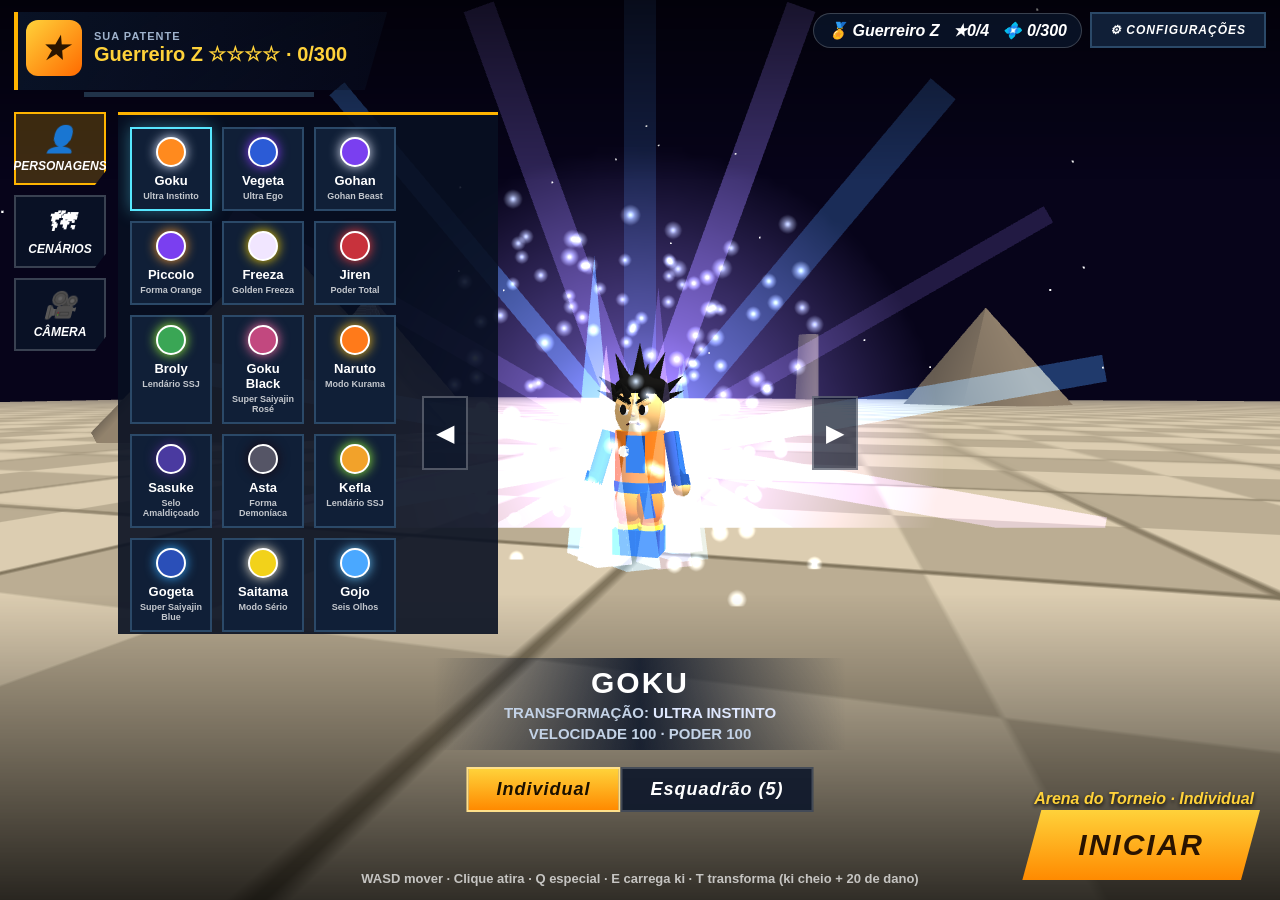
==== index.html @ 12350e58 "meu primeiro commit" ====
<!DOCTYPE html>
<html lang="pt-BR">
  <head>
    <meta charset="UTF-8" />
    <base href="./" />
    <title>Dragon Ball Royale 3D</title>
    <style>
      html, body {
        margin: 0;
        height: 100%;
        background: #07041a;
        color: white;
        font-family: Arial, sans-serif;
      }
      body {
        display: grid;
        place-items: center;
      }
      .msg {
        text-align: center;
        padding: 20px 32px;
        border: 1px solid rgba(255,255,255,0.15);
        background: rgba(255,255,255,0.04);
      }
      a {
        color: #ffd23a;
      }
    </style>
    <script>
      window.addEventListener('DOMContentLoaded', () => {
        const target = new URL('./_t.html', window.location.href).href;
        window.location.replace(target);
      });
    </script>
  </head>
  <body>
    <div class="msg">
      <p>Carregando o jogo...</p>
      <p><a href="./_t.html">Clique aqui se a página não abrir automaticamente.</a></p>
    </div>
  </body>
</html>
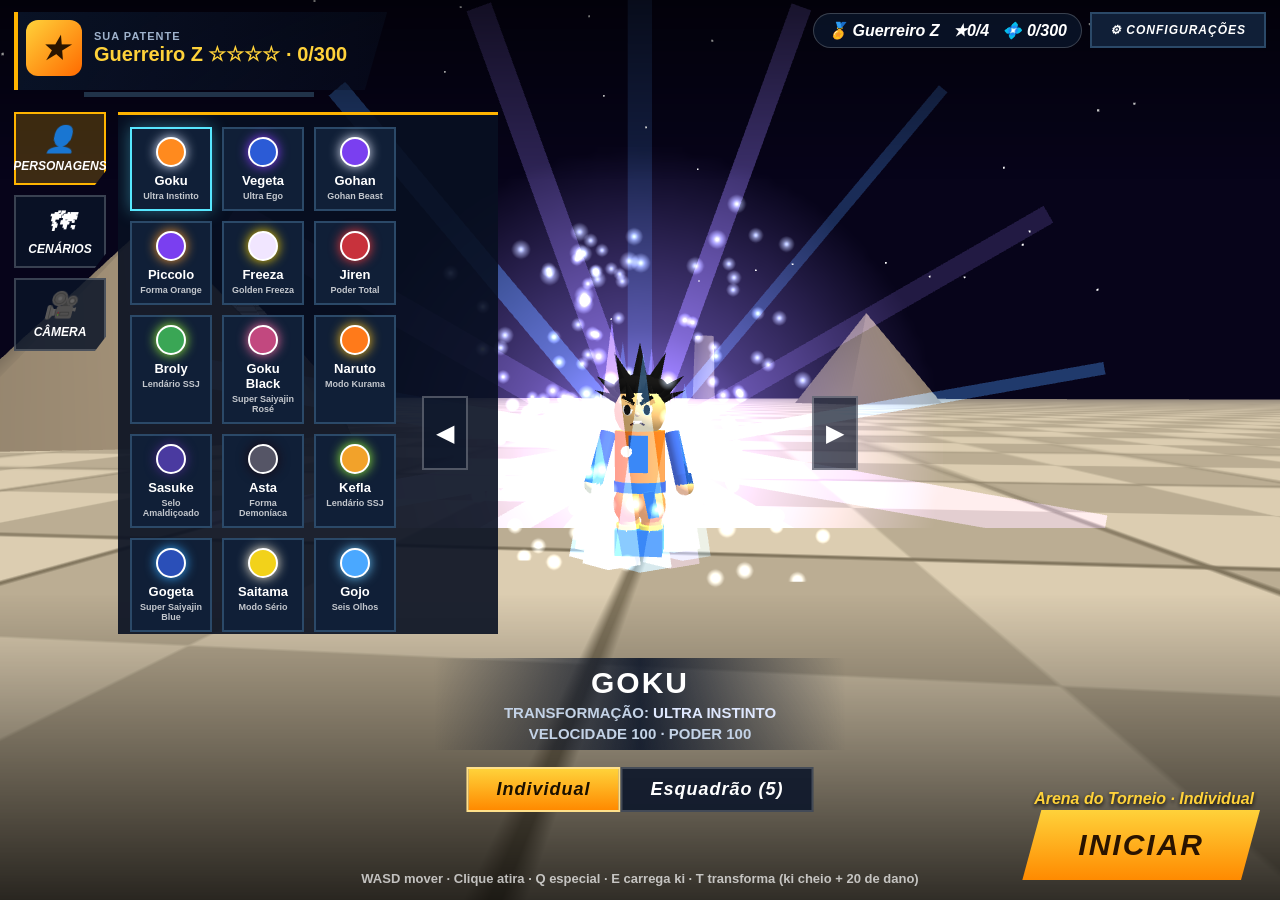
==== commit fcbc539c: "test" ====
--- a/index.html
+++ b/index.html
@@ -1,42 +1,997 @@
 <!DOCTYPE html>
-<html lang="pt-BR">
-  <head>
-    <meta charset="UTF-8" />
-    <base href="./" />
-    <title>Dragon Ball Royale 3D</title>
-    <style>
-      html, body {
-        margin: 0;
-        height: 100%;
-        background: #07041a;
-        color: white;
-        font-family: Arial, sans-serif;
-      }
-      body {
-        display: grid;
-        place-items: center;
-      }
-      .msg {
-        text-align: center;
-        padding: 20px 32px;
-        border: 1px solid rgba(255,255,255,0.15);
-        background: rgba(255,255,255,0.04);
-      }
-      a {
-        color: #ffd23a;
-      }
-    </style>
-    <script>
-      window.addEventListener('DOMContentLoaded', () => {
-        const target = new URL('./_t.html', window.location.href).href;
-        window.location.replace(target);
-      });
-    </script>
-  </head>
-  <body>
-    <div class="msg">
-      <p>Carregando o jogo...</p>
-      <p><a href="./_t.html">Clique aqui se a página não abrir automaticamente.</a></p>
-    </div>
-  </body>
-</html>
+<!-- saved from url=(0092)https://4a681928-9f82-4ae0-ad4b-dd89c631c37a.frame.claudeusercontent.com/_f/1793658716-8a2f/ -->
+<html lang="pt-BR" data-theme="dark" style="color-scheme: dark;"><head><meta http-equiv="Content-Type" content="text/html; charset=UTF-8"><!-- frame-runtime --><script>window.__FRAME_PREAMBLE={"v":1,"cred":"cookie","capabilities":{"artifact":"artifact.CVa6a1-R.js","assets":"assets.DG69nuOE.js","comments":"comments.BnsN5UXJ.js","db":"db.CCPy_cYa.js","desktop":"desktop.DuQm2Hig.js","dictation":"dictation.C9bJoIZV.js","downloads":"downloads.BLg1QCW0.js","embed":"embed.DL8CVLpf.js","endpoints":"endpoints.Cgd32w2P.js","files":"files.BWjhUR2a.js","mcp":"mcp.RT0IhfK0.js","network":"network.B5UA9Su4.js","paste":"paste.BXT-6GsY.js","permissions":"permissions.YN66judO.js","reads":"reads.Ch7Jwxh7.js","room":"room.DcZfm17Q.js","sample":"sample.DwGzO02I.js","self":"artifact.CVa6a1-R.js","tts":"tts.DT7xqCtz.js","user":"user.DWCNmu2k.js"},"transforms":"_transforms.Das7Hqys.js","comments":"_comments.BA-4Fjvp.js","translate":"_translate.DnEmLa3t.js","ldx":"_ldx.CwGHU7dr.js"}                                                                                                                                                                        </script><script>(function(){"use strict";function pr(t){return t==="cookie"||t==="query"?t:void 0}function mr(t){return typeof t=="number"&&Number.isSafeInteger(t)&&t>0?t:void 0}var so=3e5;function vr(t,e){try{const r=t("navigation")[0],n=[r.responseStart,r.redirectEnd-r.redirectStart,r.domContentLoadedEventStart,e(),r.connectEnd-r.domainLookupStart,r.responseStart-r.requestStart];r.requestStart>0||(n.length=4);for(let a=0;a<n.length;a++)if(n[a]>=0&&n[a]<=3e5)n[a]=n[a]|0;else{if(a<4)return;n.length=4}return n}catch{return}}var _r=["light","dark","system"],yr=/^[A-Za-z0-9_-]{1,64}$/,Ot=/^[a-zA-Z_:][a-zA-Z0-9_:.-]{0,127}$/,gr=new Set(["class","hidden","value","checked","style","title","alt","placeholder","lang","dir","role","tabindex","disabled","readonly","contenteditable","open","colspan","rowspan"]);function wr(t){const e=t.toLowerCase();return e.startsWith("data-")||e.startsWith("aria-")||gr.has(e)}var Pt="data-ldx-props";function br(t,e){if(e.toLowerCase()===Pt)return!0;const r=t.getAttribute(Pt);if(r===null)return!1;try{const n=JSON.parse(r);if(n===null||typeof n!="object"||Array.isArray(n))return!0;const a=e.toLowerCase();return Object.keys(n).some(s=>s.toLowerCase()===a)}catch{return!0}}var io="http://www.w3.org/1999/xhtml",Er="http://www.w3.org/2000/svg",Sr=new Set(["script","style","iframe","noscript","noframes","noembed","xmp","plaintext","template","title","textarea","object","embed"]),kr=new Set(["script","style"]);function Ar(t){const e=t.localName.toLowerCase();return t.namespaceURI==="http://www.w3.org/1999/xhtml"?!Sr.has(e):t.namespaceURI===Er?!kr.has(e):!1}function at(t,e){return t===e||(t===160||t===32)&&(e===160||e===32)}function Rr(t,e){const r=t.length,n=e.length;let a=0;for(;a<r&&a<n&&at(t.charCodeAt(a),e.charCodeAt(a));)a++;let s=0;for(;s<r-a&&s<n-a&&at(t.charCodeAt(r-1-s),e.charCodeAt(n-1-s));)s++;return{p:a,s}}function Tr(t,e){const r=t.firstChild;if(t.childNodes.length!==1||r===null||r.nodeType!==Node.TEXT_NODE){t.textContent=e;return}const n=r.data,a=n.length,s=e.length,{p:l,s:u}=Rr(n,e);l===a&&u===0&&a===s||r.replaceData(l,a-l-u,e.slice(l,s-u));const A=r.data,E=t.ownerDocument.getSelection?.()??null,v=E!==null&&E.rangeCount>0&&(E.anchorNode===r||E.focusNode===r)?{anchor:E.anchorNode,anchorOffset:E.anchorOffset,focus:E.focusNode,focusOffset:E.focusOffset}:null;let h=-1,R=-1;for(let g=0;g<A.length&&g<e.length;g++){const O=A.charCodeAt(g),S=e.charCodeAt(g);O!==S&&at(O,S)&&(h<0&&(h=g),R=g)}const M=h>=0;if(M&&r.replaceData(h,R-h+1,e.slice(h,R+1)),M&&v!==null&&v.anchor!==null&&v.focus!==null)try{E.setBaseAndExtent(v.anchor,v.anchorOffset,v.focus,v.focusOffset)}catch{}}var Lr=new Set(["html","head","body","frameset"]);function Or(t){return t.namespaceURI==="http://www.w3.org/1999/xhtml"&&Lr.has(t.localName)}function Pr(t){if(t===null||typeof t!="object")return!1;const e=t;if(typeof e.target!="string"||!yr.test(e.target)||e.text!==void 0&&typeof e.text!="string")return!1;if(e.attrsSet!==void 0){if(e.attrsSet===null||typeof e.attrsSet!="object")return!1;for(const[r,n]of Object.entries(e.attrsSet))if(!Ot.test(r)||typeof n!="string")return!1}if(e.attrsRemoved!==void 0){if(!Array.isArray(e.attrsRemoved))return!1;for(const r of e.attrsRemoved)if(typeof r!="string"||!Ot.test(r))return!1}return!0}function Mr(t,e){if(t===null||typeof t!="object")return!1;const{seq:r,elements:n}=t;if(typeof r!="number"||!Number.isSafeInteger(r)||!Array.isArray(n)||n.length===0||n.length>64)return!1;for(let a=0;a<n.length;a++)if(!e(n[a]))return!1;return!0}function Nr(t){return t===null||typeof t!="object"?!1:Mr(t.__frame_patch,Pr)}function Cr(t){if(t===null||typeof t!="object")return!1;const e=t.__frame_init;return e!==null&&typeof e=="object"}function Fr(t){return t!==null&&typeof t=="object"&&t.__frame_size_poke===!0}function Hr(t){if(t===null||typeof t!="object")return!1;const e=t.__frame_host_visible;return e!==null&&typeof e=="object"&&typeof e.visible=="boolean"}function Ir(t){if(t===null||typeof t!="object")return!1;const e=t.__frame_theme;if(e===null||typeof e!="object")return!1;const r=e.theme;return typeof r=="string"&&_r.includes(r)}var jr=["ok","empty","snapshot_error","snapshot_timeout","unclonable","oversize","unavailable","restore_error","withheld"],xr=["TypeError","RangeError","ReferenceError","SyntaxError","DataCloneError","QuotaExceededError","AbortError","TimeoutError","SecurityError","Error","other"];function Dr(t){return typeof t=="string"&&xr.includes(t)?t:"other"}var Br=Object.freeze({until:null,now:!1}),qr="__claude_hot",Ur="__claude_hot_in",Kr=/^__claude_hot(?:_in)?(?::|$)/,Mt=/^[0-9a-z]{1,32}$/,st=t=>t===void 0?qr:"__claude_hot:"+t,Me=t=>t===void 0?Ur:"__claude_hot_in:"+t;function $r(t,e){const r=[];for(let n=0;n<t.length;n++){const a=t.key(n);a!==null&&a!==e&&Kr.test(a)&&r.push(a)}for(const n of r)t.removeItem(n)}function zr(t){let e=null;try{e=q(JSON.parse(t)?.hot)}catch{return null}return e===null||typeof e.k!="string"||!Mt.test(e.k)?null:ve(e.g)?{k:e.k,g:e.g}:{k:e.k}}var lo=262144,Gr=3e3,Wr=5e3,Nt=/^[a-z0-9._:-]{1,64}$/,Vr=["none","hot-restart","hard-reload"],Xr=["asset","doc","added","removed"],Yr=1500,Jr=/^[0-9a-f]{64}$/;function q(t){return t!==null&&typeof t=="object"?t:null}function ve(t){return typeof t=="number"&&Number.isInteger(t)&&t>=0&&t<2**31}function Ct(t){return t===void 0||typeof t=="number"&&Number.isFinite(t)}function Zr(t){return t===void 0||typeof t=="string"&&Nt.test(t)}function Ft(t){const e=q(t);return e!==null&&(e.until===null||typeof e.until=="number"&&Number.isFinite(e.until))&&typeof e.now=="boolean"}function it(t){const e=q(t);return e!==null&&typeof e.ver=="string"&&e.ver.length<=128&&Ct(e.seq)&&typeof e.handoff=="string"&&jr.includes(e.handoff)&&Zr(e.note)}function Ht(t){const e=q(t);return e!==null&&ve(e.gen)&&(e.phase==="final"||e.phase==="pending")&&(e.from===null||it(e.from))}function Qr(t){const e=q(t);return e!==null&&e.kv===1&&ve(e.gen)&&it(e.from)&&Object.hasOwn(e,"data")}function en(t){const e=q(t);return e!==null&&e.__frame_hot_snapshot===!0&&ve(e.gen)&&typeof e.timeoutMs=="number"&&e.timeoutMs>=0&&e.timeoutMs<=6e4&&(e.handoff===void 0||typeof e.handoff=="boolean")&&(e.deadline===void 0||Ft(e.deadline))&&Ct(e.seq)&&(e.note===void 0||typeof e.note=="string")&&(e.key===void 0||typeof e.key=="string")}function tn(t){const e=q(t);return e!==null&&e.__frame_hot_start===!0&&ve(e.gen)&&it(e.from)}function rn(t){return typeof t=="string"&&t.length>=1&&t.length<=128}function It(t){return q(t)!==null&&!Array.isArray(t)}function nn(t){const e=q(t);return e!==null&&e.__frame_cap_grant===!0&&typeof e.cap=="string"&&rn(e.ver)&&(e.grant===void 0||It(e.grant))&&(e.budgets===void 0||It(e.budgets)&&Object.values(e.budgets).every(Number.isFinite))&&(e.brokerGen===void 0||ve(e.brokerGen))}function on(t){const e=q(t);return e!==null&&e.__frame_cap_rewired===!0&&(e.caps===void 0||Array.isArray(e.caps)&&e.caps.every(r=>typeof r=="string"))&&(e.brokerGen===void 0||ve(e.brokerGen))}function We(t){const e=q(t);return e!==null&&typeof e.ver=="string"&&e.ver.length<=128&&Number.isFinite(e.seq)}function jt(t){if(t==null||typeof t=="string")return!0;const e=q(t);return e!==null&&typeof e.doc=="string"&&typeof e.profile=="string"}function an(t){const e=q(t);return e!==null&&typeof e.path=="string"&&Xr.includes(e.kind)&&jt(e.from)&&jt(e.to)}function sn(t){return t===null?null:Object.freeze(t.filter(an))}function ln(t){const e=q(t);return e!==null&&e.__frame_hot_update===!0&&Number.isFinite(e.id)&&We(e.from)&&We(e.to)&&(e.changed===null||Array.isArray(e.changed))&&Vr.includes(e.required)&&Ft(e.deadline)&&typeof e.verdictTimeoutMs=="number"&&e.verdictTimeoutMs>=0&&e.verdictTimeoutMs<=6e4&&(e.preflight===void 0||typeof e.preflight=="string"&&Jr.test(e.preflight))}function cn(t){const e=q(t);return e!==null&&e.__frame_hot_readdress===!0&&We(e.from)&&We(e.to)}var _e=/^[\w.-]+\.js$/;function un(t,e,r){return r?"inert":typeof e=="string"&&_e.test(e)?t?[e]:"inert":t?"inert":"framed"}var xt=Object.freeze({[Symbol("claude.hot.restart")]:!0});function Dt(t,e){let r;try{r=t??sessionStorage}catch{return null}const n=st(e?.k),a=Me(e?.k);let s=null;try{s=r.getItem(n)}catch{}try{r.removeItem(n)}catch{}try{$r(r,a)}catch{}let l=null;if(s!==null&&!(e!==null&&e.g===void 0))try{const u=JSON.parse(s);Qr(u)&&(e===null||u.gen===e.g)&&(l=u)}catch{}if(l===null)try{r.removeItem(a)}catch{}return l}function Bt(){const t=/^\/_f\/([^/]{1,128})\//.exec(location.pathname);return t?t[1]:""}var fn=/^[^/\\?#]{1,128}$/,lt=t=>fn.test(t)&&t!=="."&&t!=="..";function qt(t,e,r){const n=new URL(t),a="/_f/"+e+"/";if(!e||!n.pathname.startsWith(a)||!lt(r))return null;const s=n.search.slice(1).split("&").filter(l=>!/^__frame_t(?:=|$)/.test(l)).join("&");return n.origin+"/_f/"+r+"/"+n.pathname.slice(a.length)+(s?"?"+s:"")+n.hash}var Ve="{}";function Ne(t){if(!t)return null;const e={ver:t.ver,handoff:t.handoff};return t.seq!==void 0&&(e.seq=t.seq),t.note!==void 0&&(e.note=t.note),e}function Ut(t,e){return t!==null&&t.note===void 0&&e?.note!==void 0?{...t,note:e.note}:t}function Kt(t){const e=t?.k;return e!==null&&typeof e=="object"?e:void 0}function dn(t,e,r,n=null){const a=setTimeout,s=clearTimeout,l=queueMicrotask,u=performance.now.bind(performance),A=new TextEncoder;let E=null,v=null;try{E=history,v=E.replaceState.bind(E)}catch{}const h=(...o)=>{try{console.warn(...o)}catch{}};let R=Bt(),M=null;try{M=sessionStorage}catch{}const g={storage:M,fetch:typeof fetch=="function"?fetch.bind(globalThis):null,entry:location.origin+location.pathname+location.search,ver:R,priors:[],key:n?.k};let O=n?.k;const S=typeof requestAnimationFrame=="function"?requestAnimationFrame:o=>a(()=>o(u()),16);let p=e?.data??{},B=Ne(e?.from),z=e?.gen??0,G=e!==null,J=!1,W=!1,D=null,T=!1;const x=new AbortController;let V=null,j=null,ne=null,ge=!1,se=()=>{};const X=new Promise(o=>{se=o});let we=!1,Qe=!1,Ae=!1,c,m=null,w=!1,N=!1,H=!1,U=!1,K=!1,oe=!1;const le=o=>{for(const f of[st(o),Me(o)])try{M?.removeItem(f)}catch{}},$=(o,f)=>{try{f!==null&&r.post(o,f)}catch{}},be=()=>K||=H&&(j===null||U),ie=()=>{const o={__frame_hot:!0,ready:j!==null,accept:ne!==null,demand:!0};oe=!K,oe&&(o.booting=!0),we&&(o.readData=!0),Ae&&(o.threw=!0),m?.assess&&(o.preflight=!0),$(o,D)};let xe=!1,De=!1,me=!1,Be=!1;const ce=()=>{xe||!T||me||(xe=!0,$({__frame_reveal_hold:!0},"*"))},Re=()=>new Promise(o=>{let f,d=0;const y=C=>{if(f===void 0)f=C;else if(C!==f||++d>=8){o();return}try{S(y)}catch{o()}};try{S(y)}catch{o()}}),qe=()=>{me=!0,$({__frame_reveal_ready:!0},"*")},Ue=o=>{De||(De=!0,o.then(f=>{if(f===!1)return;let d=null;try{d=m?.settle?.()??null}catch{}return(d===null?Re():new Promise(y=>{a(y,50),Promise.resolve(d).then(y,y)}).then(Re)).then(qe)}))},Ke=()=>{if(Be||!me)return;Be=!0;const o=()=>{try{m?.afterReveal?.()}catch{}};o(),Re().then(()=>{o(),qe()})},Ee=(o=!1)=>{if(ge||j===null||!G||!W)return;ge=!0;const f=j,d=p;l(()=>{let y;try{y=f(d)}catch(F){throw se(!1),F}let C=!1;try{C=typeof y?.then=="function"}catch{}if(!C){se(!0);return}Promise.resolve(y).then(()=>se(!0),F=>{se(!1),l(()=>{throw F})})}),Ue(o?X:r.dcl.then(()=>X))},Se=o=>typeof o=="string"&&Nt.test(o)?o:void 0,$e=o=>{const f={__frame_hot_restart:!0},d=Se(o?.note);d!==void 0&&(f.note=d),o?.required==="hard-reload"&&(f.required="hard-reload"),$(f,D)},et=Object.freeze({get data(){return W||(Qe=!0),!G&&!we&&(we=!0,W&&ie()),p},get from(){return B},get gen(){return z},signal:x.signal,snapshot(o){typeof o=="function"&&(V=o)},ready(o){typeof o!="function"||j!==null||(j=o,ce(),ie(),J&&$({__frame_hot_ready:!0,gen:z},D),Ee())},accept(o){typeof o=="function"&&(ne=o,ie())},restart(o){const f={note:o?.note,required:o?.required};if(W){$e(f);return}const d=c;c={note:Se(d?.note)??f.note,required:d?.required==="hard-reload"||f.required==="hard-reload"?"hard-reload":void 0}}});let ae=null,Te=()=>{};const tt=new Promise(o=>{Te=o});let Et=null;const ze=()=>Et??=r.dcl.then(()=>{let o=!1;try{o=ae!==null&&ae.expect()}catch{}if(!o)return;const f=ae.maxMs;return new Promise(d=>{tt.then(d),a(d,f)})}),Ge=()=>{if(!w||N||m===null)return;N=!0;const o=m;ze().then(()=>{try{me||o.afterStart(Kt(e),!1)}catch{}})},i=o=>{e!==null&&Qe&&(we=!0),p={},B=null,z=0;try{M?.removeItem(Me(n?.k))}catch{}e!==null&&!o&&Ue(r.dcl.then(()=>j!==null?X:void 0))},_=()=>{w=!0,Ue(ze().then(()=>j!==null?X:void 0)),Ge()};try{addEventListener("error",()=>{Ae||j!==null||(Ae=!0,ie())})}catch{}const b=()=>{a(()=>{!K&&be()&&oe&&ie()},0)};try{H=document.readyState==="complete",H||addEventListener("load",()=>{H=!0,b()},{once:!0})}catch{H=!0}be(),X.then(()=>{U=!0,b()});let k=-1,te,Y,Z=!0,St=!1,kt,rt=null;const At=o=>{const f=rt===null;rt=Z&&o[0]!=="withheld"?o:["withheld",o[1],Ve];let d=o[0];if(Z&&d!=="withheld"){const C={ver:R,handoff:d};te!==void 0&&(C.seq=te),Y!==void 0&&(C.note=Y);try{if(M===null)throw new Error("no storage");M.setItem(st(O),'{"kv":1,"gen":'+k+',"from":'+JSON.stringify(C)+(kt!==void 0?',"k":'+JSON.stringify(kt):"")+',"data":'+(d==="ok"?o[2]:Ve)+"}")}catch{d="unavailable"}}else{d="withheld",le(O);try{m?.release?.()}catch{}}const y={__frame_hot_snapshotted:!0,gen:k,handoff:d,bytes:o[1]};o[3]!==void 0&&(y.errName=o[3]),$(y,D),f&&(d==="snapshot_error"||d==="unclonable"||d==="oversize")&&h("claude.hot: snapshot",d,o[3])},Le=o=>{try{return Dr(o?.name)}catch{return"other"}},Oe=(o,f,d=0)=>At(f===void 0?[o,d,Ve]:[o,d,Ve,Le(f)]),Jn=o=>{if(o.gen<=k)return;const f=k>=0;if(k=o.gen,te=o.seq,Y=Se(o.note),typeof o.key=="string"&&Mt.test(o.key)&&o.key!==O&&(le(O),O=o.key),Z&&=o.handoff!==!1,f){rt!==null?At(rt):St&&$({__frame_hot_held:!0,gen:k},D);return}x.abort();const d=Object.freeze({handoff:Z,timeoutMs:o.timeoutMs,deadline:o.deadline??Br}),y=V,C=()=>{if(Z)try{kt=m?.capture()}catch{}if(y===null){Oe("empty");return}let L=!1;const Q=a(()=>{L||(L=!0,Oe("snapshot_timeout"))},Math.max(0,d.timeoutMs));Promise.resolve().then(()=>y(d)).then(Pe=>{if(L)return;L=!0,s(Q);let ue;try{ue=JSON.stringify(Pe)}catch(Rt){Oe("unclonable",Rt);return}if(typeof ue!="string"){Oe("unclonable");return}let fe=ue.length;try{fe=A.encode(ue).length}catch{}if(fe>262144){Oe("oversize",void 0,fe);return}At(["ok",fe,ue])},Pe=>{L||(L=!0,s(Q),Oe("snapshot_error",Pe))})};let F=null;try{F=m?.holdForIme()??null}catch{}if(F===null)C();else{St=!0,$({__frame_hot_held:!0,gen:k},D);const L=()=>{St=!1,C()};F.then(L,L)}},Zn=o=>{if(!J||G||j===null||o.gen!==z)return;let f=null;try{f=Dt(M,n&&{k:n.k,g:o.gen})}catch{}if(f!==null&&f.gen!==o.gen){f=null;try{M?.removeItem(Me(n?.k))}catch{}}p=f?.data??{},B=Ut(Ne(f?.from??o.from),Ne(o.from)),f!==null&&(z=f.gen),G=!0,J=!1;const d=Kt(f);X.then(y=>{try{y&&m?.afterStart(d,!0)}catch{}}),Ee(!0)},ur=o=>{const f=R,d=g.entry;let y="",C,F=null;try{if(y=location.href,C=E.state,F=qt(y,f,o),F!==null)if(v(C,"",F),location.pathname.startsWith("/_f/"+o+"/"))F=location.href;else return{failed:"navigate event canceled"}}catch(L){return{failed:Le(L)}}R=g.ver=o,g.priors.push(f)>8&&g.priors.splice(1,1);try{g.entry=qt(d,f,o)??d}catch{}return[F,f,d,y,C]},Qn=({from:o,to:f})=>{let d,y;if(!lt(f.ver))d="adopt_failed",y="not a version path segment";else if(f.ver===R)d="adopted";else if(!R||o.ver!==R)d="stale";else{const F=ur(f.ver);"failed"in F?(d="adopt_failed",y=F.failed):d=F[0]===null?"adopt_skipped":"adopted"}y!==void 0&&h(`claude.hot: could not move this page's URL to its new version folder /_f/${f.ver}/ (${y})`);const C={__frame_hot_readdressed:!0,to:f.ver,at:R,outcome:d};$(C,D)};let nt=0;const eo=o=>{const f=ne;if(f===null||o.id<=nt)return;nt=o.id;const d=m?.assess;if(o.preflight===void 0||d===void 0){fr(o,f);return}let y=!1;const C=Q=>{y||(y=!0,s(L),o.id===nt&&fr(o,f,Q))},F=()=>C(d.timeout(o)),L=a(F,Yr+100);d.run(o,window).then(C,F)},fr=(o,f,d)=>{let y,C=!1,F=!1,L,Q,Pe=null;const ue=I=>{if(F)return!1;if(L!==void 0&&L!==I)return h(`claude.hot: u.${I}() ignored - u.${L}() was called first`),!1;const de=L===void 0;return L=I,de},fe=I=>{L="restart",h(`claude.hot: ${I} - restarting`)},Rt=()=>{if(!ue("adopt")||o.id!==nt)return;const I=o.to.ver;if(ot.required!=="none"){fe(`u.adopt() needs required 'none', it is '${ot.required}'`);return}if(!lt(I)){fe("u.adopt() cannot address this version");return}if(!R||I===R)return;const de=ur(I);if("failed"in de){Q="adopt_failed",fe(`adopt_failed ${de.failed}; URL not changed`);return}const[re,Lt,no,hr,oo]=de;re===null?(Q="adopt_skipped",h(`claude.hot: adopt_skipped - page already left /_f/${Lt}/; URL not changed, update still applied`)):Q="adopted",Pe=()=>{if(R===I){if(re!==null)try{if(location.href!==re)h("claude.hot: adopt_revert_skipped - update not applied; URL left where the page navigated");else{if(v(oo,"",hr),location.href!==hr){h("claude.hot: adopt_revert_failed navigate event canceled - URL still at the new version");return}Q="adopt_reverted",h("claude.hot: adopt_reverted - adopt() was called but the handler threw; URL restored")}}catch(ao){h(`claude.hot: adopt_revert_failed ${Le(ao)} - URL still at the new version`);return}R=g.ver=Lt,g.entry=no,g.priors[g.priors.length-1]===Lt&&g.priors.pop(),re===null&&(Q=void 0)}}},ot=Object.freeze({from:{ver:o.from.ver,seq:o.from.seq},to:{ver:o.to.ver,seq:o.to.seq},changed:sn(o.changed),required:o.required,deadline:o.deadline,adopt:Rt,defer(){return ue("defer")&&ot.deadline.now&&fe("u.defer() past the deadline"),xt},restart(I){return ue("restart"),L==="restart"&&!F&&(y??=Se(I?.note),C||=I?.required==="hard-reload"),xt},...d?.update}),to=(I,de)=>{F=!0,I==="threw"?(Pe?.(),y??=Le(de).toLowerCase()):L===void 0&&h(I==="timeout"?"claude.hot: accept handler did not answer in time - restarting":"claude.hot: accept handler settled without defer/restart/adopt - restarting");const re={__frame_hot_verdict:!0,id:o.id};re.verdict=I==="threw"||L===void 0||L==="restart"?"restart":L==="adopt"?"applied":"deferred",re.verdict==="restart"&&(C&&(re.required="hard-reload"),y!==void 0&&(re.note=y)),Q!==void 0&&(re.verdict==="applied"||Q!=="adopted")&&(re.adopt=Q),$(Object.assign(re,d?.verdict),D)};let dr=!1;const Tt=(I,de)=>dr?!1:(dr=!0,s(ro),to(I,de),!0),ro=a(()=>Tt("timeout"),o.verdictTimeoutMs);Promise.resolve().then(()=>f(ot)).then(()=>Tt("settled"),I=>{!Tt("threw",I)&&L==="adopt"&&$e({note:Le(I).toLowerCase()}),h("claude.hot: accept",Le(I))})};try{t.hot===void 0&&Object.defineProperty(t,"hot",{value:et,writable:!1,configurable:!1,enumerable:!1})}catch{}return{hot:et,boot:g,afterConnect(){T=!0,(e!==null||j!==null)&&ce()},onInit(o,f){D=f,W=!0;const d=Ht(o)?o:null;d?.phase==="final"&&e!==null&&e.gen===d.gen?(G=!0,B=Ut(B,Ne(d.from)),_()):(J=d?.phase==="pending",i(J),G=!J,z=d?.gen??0,B=Ne(d?.from)),ie(),oe&&a(()=>{K||(K=!0,ie())},Wr),J&&j!==null&&$({__frame_hot_ready:!0,gen:z},f),c!==void 0&&($e(c),c=void 0),Ee()},onNoInit(){W=!0,i(!1),G=!0,Ee()},onShell(o){return o?.__frame_revealed===!0?(Ke(),!1):en(o)?(Jn(o),!0):tn(o)?(Zn(o),!0):ln(o)?(eo(o),!0):cn(o)?(Qn(o),!0):!1},attachExtras(o){m=o,Ge(),o.assess&&ie()},inSlot:()=>Me(O),hydration(o,f){ae??={expect:o,maxMs:f}},hydrated(){Te()},carried(){return G?p:{}},presented:()=>me}}var co="frame_ldx_runtime",hn="frame_ldx_build",uo="script#an-form",pn=256;function ct(t,e,r){for(const n of t)r(n)&&t.delete(n);t.size>=pn&&!t.has(e)&&t.delete(t.values().next().value),t.add(e)}function Ce(t,e,r,n){try{const a=t[e];if(typeof a!="function")return;t[e]=function(...s){if(n){let u;try{u=n(this)}catch{}if(u!==void 0)return u}const l=a.apply(this,s);try{r?.(this)}catch{}return l}}catch{}}var mn=()=>{},ut;function vn(){if(ut)return ut;const t={media:new Set,contexts:new Set,wakeLocks:new Set,gate:null,refuse:null,onStart:null,onStop:null};ut=t;const e=l=>t.gate?.(l),r=l=>{t.onStop?.(l)},n=window.HTMLMediaElement?.prototype;n&&(Ce(n,"play",l=>{ct(t.media,l,u=>u.paused),t.onStart?.(l)},e),Ce(n,"pause",r));const a=window.AudioContext,s=window.AudioNode?.prototype;a&&s&&(Ce(s,"connect",l=>{const u=l.context;u instanceof a&&(ct(t.contexts,u,A=>A.state==="closed"),t.onStart?.(u))}),Ce(a.prototype,"resume",void 0,e),Ce(a.prototype,"suspend",r));try{const l=window.WakeLock?.prototype,u=l?.request;l&&typeof u=="function"&&(l.request=function(...A){if(t.refuse)return t.refuse();const E=u.apply(this,A);return Promise.resolve(E).then(v=>{ct(t.wakeLocks,v,h=>h.released),t.onStart?.(v)},mn),E})}catch{}return t}function _n(t){let e=window;for(let r=0;e.parent&&e.parent!==e&&r<8;r++)if(e=e.parent,t(e))return!0;return!1}function yn(){let t=null;const e=()=>t??parent,r=n=>t?n===t:_n(a=>a===n);return{post(n,a){if(t){e().postMessage(n,a);return}let s=parent;for(let l=0;l<8&&(s.postMessage(n,a),!(!s.parent||s.parent===s));l++)s=s.parent},on(n){const a=s=>{const l=s.source;r(l)&&n(s.data,s.origin,s.isTrusted,()=>{t??=l})};return addEventListener("message",a),()=>removeEventListener("message",a)},port:n=>({post(a,s){if(s?.activation){e().postMessage(a,{targetOrigin:n,includeUserActivation:!0});return}if(s?.transfer){e().postMessage(a,n,s.transfer);return}e().postMessage(a,n)},on(a,s){const l=u=>{r(u.source)&&u.origin===n&&a(u.data,u)};return addEventListener("message",l,s),()=>removeEventListener("message",l,s)}})}}function gn(){const t={post:()=>{},on:()=>()=>{}};return{...t,port:()=>t}}var wn=500,bn=2e4,En="data-token-reads",Sn="data-frame-refused-watch",kn="data-frame-unsupported",An=/(?:^|\s)stylesheet(?:\s|$)/i;function Rn(t,e){let r="";if(t instanceof HTMLScriptElement?r=t.src:t instanceof HTMLLinkElement&&An.test(t.rel)&&(r=t.href),!r)return null;try{const n=new URL(r);return n.origin===location.origin&&n.pathname.startsWith(e)?n.origin+n.pathname:null}catch{return null}}function Tn(t,e,r){if(!t||e!=="query")return;const n="/_f/"+t+"/";document.documentElement.setAttribute(Sn,"");const a=location.href,s=fetch,l=setTimeout,u={method:"HEAD",cache:"no-store",credentials:"same-origin"},A=g=>g.ok||g.status===304;let E=!1,v=!1;const h=()=>removeEventListener("error",M,!0),R=async g=>{const O=await s(g,u);if(A(O))v=!0;else if(O.status===403){const S=await s(a,u);if(A(S)){const p=(await s(g,u)).status;p===403?(v=!0,document.documentElement.setAttribute(kn,""),r()):p<500&&(v=!0)}else S.status>=400&&S.status<500&&(v=!0)}},M=g=>{if(v||E)return;if(document.documentElement.hasAttribute(En)){v=!0,h();return}const O=Rn(g.target,n);O&&(E=!0,l(()=>{R(O).catch(()=>{}).finally(()=>{E=!1,v&&h()})},wn))};addEventListener("error",M,!0),addEventListener("load",h,{once:!0}),l(h,bn)}var $t="__frame_scroll",zt="__frame_scroll_framed",Ln=150,On=310,Pn=160,Mn=3e4,Gt="p,h1,h2,h3,h4,h5,h6,li,pre,blockquote,tr,dt,dd,figcaption,summary",Wt=()=>innerWidth<=On&&innerHeight<=Pn,Vt=t=>{const e=document.createTreeWalker(t,NodeFilter.SHOW_TEXT);let r="";for(;r.length<600&&e.nextNode();)r+=e.currentNode.nodeValue.slice(0,600-r.length);const n=r.replace(/\s+/g," ").trim().slice(0,120);let a=2166136261;for(let s=0;s<n.length;s++)a=Math.imul(a^n.charCodeAt(s),16777619);return n.length>11?a>>>0||1:0},Xt=t=>{for(let e=t;e&&e!==document.scrollingElement;e=e.parentElement){const r=getComputedStyle(e).position;if(r==="fixed"||r==="sticky"||e!==t&&e.scrollTop)return!1}return!0},Nn=()=>{const t=[],e=[];try{for(let r=0;r<16;r++){const n=document.elementFromPoint(innerWidth/(r%2?4:2),innerHeight*(r>>1)/8+1);let a=n?.closest(Gt)??n;for(;a&&!a.matches(Gt)&&![...a.childNodes].some(l=>l.nodeType===3&&l.nodeValue?.trim());)a=a.parentElement;const s=a&&!e.includes(a)?Vt(a):0;s&&!t.some(l=>l[0]===s&&l[2]===a.tagName)&&Xt(a)&&(e.push(a),t.push([s,Math.round(a.getBoundingClientRect().top),a.tagName]))}}catch{}return t.sort((r,n)=>+(r[1]<0)-+(n[1]<0)),t.length?t.slice(0,3):void 0},Cn=t=>{try{for(const[e,r,n]of t.a??[]){const a=document.getElementsByTagName(n);let s;for(let u=0;u<a.length&&a.length<5e3;u++)Vt(a[u])===e&&(s=s===void 0||s?.contains(a[u])?a[u]:null);const l=s?.getBoundingClientRect();if(l?.height&&s.checkVisibility?.()!==!1&&Xt(s)&&isFinite(r))return Math.max(0,Math.round(scrollY+l.top-r))}}catch{}return t.y};function Fn(){try{const t=location.ancestorOrigins;return t&&(origin==="null"||t[0]!==origin)?{frame:null}:{frame:frameElement??null,nested:t&&t[1]===origin}}catch{return{frame:null}}}function Hn(){const{frame:t,nested:e}=Fn(),r=t!==null,n=()=>{try{return t.inert===!0||(e??!!t?.ownerDocument.defaultView?.frameElement)}catch{return!0}};let a;const s=()=>{if(a===void 0)try{a=location.pathname.replace(/^\/_f\/[^/]{1,128}\//,"")}catch{a=null}return a};let l=0,u=!1,A=!1,E=!1,v={y:0},h=null;const R=T=>{try{if(!r){sessionStorage.setItem($t,JSON.stringify(T));return}const x=s();x!==null&&!n()&&sessionStorage.setItem(zt,JSON.stringify({...T,p:x}))}catch{}},M=T=>{if(clearTimeout(l),h===null)return;const x=h;h=null,R({y:x,a:T&&x>0?Nn():void 0})},g=()=>{if(u){u=!1;return}A=!0,h=scrollY,clearTimeout(l),l=setTimeout(M,Ln,!0)};try{addEventListener("scroll",g,{passive:!0}),addEventListener("pagehide",()=>M())}catch{}const O=()=>{if(r&&n())return null;const T=r?zt:$t;let x;try{x=sessionStorage.getItem(T)}catch{return null}if(x===null)return null;let V;try{V=JSON.parse(x)}catch{V=null}const{y:j,a:ne,p:ge}=V??{};if(!(typeof j=="number"&&Number.isFinite(j)&&j>=0)){try{sessionStorage.removeItem(T)}catch{}return null}if(r&&ge!==s())return null;const se=X=>Array.isArray(X)&&typeof X[0]=="number"&&Number.isFinite(X[1])&&typeof X[2]=="string";return{y:j,a:Array.isArray(ne)&&ne.length<4&&ne.every(se)?ne:void 0}};let S=!1,p=-1;const B=T=>{try{const x=scrollY,V=Cn(T);scrollTo({top:V,left:0,behavior:"instant"}),v=Wt()?T:{y:V,a:T.a},E=!0,clearTimeout(l),h=null,R(v),p=scrollY,p!==x&&(u=!0);const j=V!==T.y&&document.readyState!=="complete";(p!==V||j)&&!S&&(S=!0,addEventListener("load",()=>{try{scrollY===p&&B(O()??v)}catch{}},{once:!0}))}catch{}},z=()=>{try{return!!location.hash}catch{return!0}};let G=!1;const J=()=>{try{if(G||!Wt())return;G=!0;const T=Date.now(),x=()=>{try{removeEventListener("resize",x)}catch{}Date.now()-T>Mn||A||z()||B(O()??v)};addEventListener("resize",x)}catch{}};let W=!1,D=!1;return{restore(){if(W)return;if(W=!0,r&&O()===null){R({y:0});return}if(z())return;const T=O();T!==null&&(B(T),J())},promoted(){if(D||(D=!0,z()))return;const T=O();T!==null?(B(T),J()):E&&B(v)}}}function In(t,e,r,n){let a=null;try{a=window.trustedTypes?.createPolicy("frame-runtime",{createScriptURL:A=>A})??null}catch{}const s=window.Worker,l=s?.prototype,u=Object.freeze({Worker:s,workerOn:l?.addEventListener,workerPost:l?.postMessage,workerTerminate:l?.terminate,fetch:window.fetch.bind(window),preventDefault:Event.prototype.preventDefault,now:Date.now,policy:a,origins:e});r(t).then(A=>A?.bootTopLevel?A.bootTopLevel(u,n):n.settle()).catch(()=>n.settle())}var fo="modulepreload",ho=function(t){return"/"+t},po={},mo=function(e){return e.pathname.endsWith(".css")},vo=function(e,r,n){if(r in e)return e[r];const a=n();if(!a){e[r]=void 0;return}const s=a.then(()=>{e[r]=void 0},l=>{throw e[r]=void 0,l});return e[r]=s,s},jn=function(e,r,n){let a=Promise.resolve();function s(l){const u=new Event("vite:preloadError",{cancelable:!0});if(u.payload=l,window.dispatchEvent(u),!u.defaultPrevented)throw l}return a.then(l=>{for(const u of l||[])u.status==="rejected"&&s(u.reason);return e().catch(s)})},xn=window===top,Yt=Object.getOwnPropertyDescriptor(window,"claude"),Xe=un(xn,window.__FRAME_PREAMBLE?.topLevel,Yt?.writable===!1),ft=typeof Xe=="object"&&Xe[0],P=ft?gn():yn();(function(){const t=Object.defineProperty,e=globalThis,r=["RTCPeerConnection","webkitRTCPeerConnection","RTCDataChannel","RTCIceCandidate","RTCSessionDescription","RTCRtpSender","RTCRtpReceiver"];let n=0;for(let a=0;a<r.length;a++){const s=r[a];try{t(e,s,{value:void 0,writable:!1,configurable:!1})}catch{try{delete e[s]}catch{}try{t(e,s,{value:void 0,writable:!1,configurable:!0})}catch{}}typeof e[s]=="function"&&n++}if(n&&Xe==="framed")try{P.post({__frame_rtc_lockdown_failed:n},"*")}catch{}})();var Jt=1e4,Dn=2e3,dt=2e3,ht=Object.freeze([...window.__FRAME_PREAMBLE?.origins??["https://claude.ai","https://preview.claude.ai"]]),Bn="https://*.";function Zt(t){for(const e of ht)if(e.endsWith(":*"))try{const r=new URL(t);if(`${r.protocol}//${r.hostname}:*`===e)return!0}catch{}else if(e.startsWith(Bn)){if(qn(e.slice(10),t))return!0}else if(t===e)return!0;return!1}function qn(t,e){if(!/^[a-z0-9-]+(\.[a-z0-9-]+)+$/.test(t))return!1;let r;try{r=new URL(e)}catch{return!1}if(r.protocol!=="https:"||r.port!==""||r.origin!==e)return!1;const n=r.hostname;if(!n.endsWith(`.${t}`))return!1;const a=n.slice(0,n.length-t.length-1);return/^[a-z0-9-]+$/.test(a)}var Fe=Object.freeze({...window.__FRAME_PREAMBLE?.capabilities}),He=window.__FRAME_PREAMBLE?.transforms,pt=window.__FRAME_PREAMBLE?.comments,mt=window.__FRAME_PREAMBLE?.translate,ye=window.__FRAME_PREAMBLE?.ldx,Ye=pr(window.__FRAME_PREAMBLE?.cred),Qt=(()=>{try{const[t]=performance.getEntriesByType("navigation"),e=t?.serverTiming?.find(r=>r.name==="frame-cred-exp");return e!==void 0&&/^\d{1,15}$/.test(e.description)?mr(Number(e.description)):void 0}catch{return}})();function er(t){return jn(()=>import("/_runtime/"+t),void 0)}var Ie=new Set,tr=setTimeout,Un=fetch,Kn=AbortController,$n=800+800*Math.random(),zn=3e3,Je=null,rr=new Map;function Gn(t,e){let r=rr.get(t);return r||rr.set(t,r=Wn(t,e)),r}function Wn(t,e){if(Je?.has(t))return Promise.resolve("csp");if(navigator.onLine===!1)return Promise.resolve("offline");const r=new Kn;let n=!1;return tr(()=>{n=!0,r.abort()},zn),Un("/_runtime/"+t,{signal:r.signal}).then(a=>(r.abort(),a.ok?/javascript/i.test(a.headers.get("content-type")??"")?e instanceof Error&&/:\d+:\d+\)?$/m.test(e.stack??"")?"eval":"served":"mime":"http"),()=>n?"timeout":Je?.has(t)?"csp":"net")}function he(t){if(!Je){const e=Je=new Set;try{document.addEventListener("securitypolicyviolation",r=>{const n=/\/_runtime\/([^/?#]+)/.exec(r.blockedURI);n&&r.disposition!=="report"&&e.add(n[1])})}catch{}}return er(t).catch(()=>new Promise(e=>tr(e,$n)).then(()=>er(t+"?r=1")).then(e=>(e!==void 0&&Ie.add(t),e)))}function nr(t,e,r){return{contract:t.contract,changes:new Set(t.changes??[]),flags:new Set(t.flags??[]),capabilities:t.capabilities??{},capBudgets:t.capBudgets??{},brokerGen:t.brokerGen,transforms:new Map,shellOrigin:e,shell:r,mount:bt,hooks:Ze,pipe:()=>({wrap:(n,a)=>(...s)=>{try{return a(...s)}catch(l){return Promise.reject(l)}}})}}var ke=null,ee=null;function or(t,e,r){try{Object.defineProperty(t,e,{value:r,writable:!1,configurable:!1,enumerable:!0})}catch{try{Object.defineProperty(t,e,{value:r,writable:!1,configurable:!0,enumerable:!0})}catch{}}}var vt=!1,Ze={editBefore:null,edit:null};function Vn(t,e,r=!1){const n=[];let a;if(r)try{Ze.editBefore?.(t)}catch{}for(const s of t.elements){const l=document.querySelector(`[data-id="${s.target}"]`);if(!l){a=s.target;break}if([...Object.keys(s.attrsSet??{}),...s.attrsRemoved??[]].some(u=>!wr(u)||br(l,u))){a=s.target;break}if(s.text!==void 0&&(!Ar(l)||Or(l))){a=s.target;break}for(const[u,A]of Object.entries(s.attrsSet??{}))if(!sr(l,u)){try{l.setAttribute(u,A)}catch{}ar(l,u,A)}for(const u of s.attrsRemoved??[])sr(l,u)||(l.removeAttribute(u),ar(l,u,null));typeof s.text=="string"&&Tr(l,s.text),n.push(s.target)}if(r)try{Ze.edit?.(t.seq,n,a)}catch{}if(a!==void 0){P.post({__frame_patch_miss:{seq:t.seq}},e);return}try{document.dispatchEvent(new CustomEvent("claude:edit",{detail:{seq:t.seq,targets:n}}))}catch{}}function ar(t,e,r){if(!(t instanceof HTMLInputElement))return;const n=e.toLowerCase();n==="checked"?t.checked=r!==null:n==="value"&&t.type!=="file"&&(t.value=r??"")}function sr(t,e){const r=e.toLowerCase(),n=t;return r==="data-id"||(r==="value"||r==="checked")&&(n.__artifactSecret===!0||/^(password|hidden|file)$/.test(n.type??"")||/(^|\s)(cc-|one-time-code|current-password|new-password)/i.test(`${t.getAttribute("autocomplete")??""} ${n.autocomplete??""}`))}function ir(t){const e=document.documentElement;t==="light"||t==="dark"?(e.dataset.theme=t,e.style.colorScheme=t,vt=!0):vt&&(delete e.dataset.theme,e.style.colorScheme="",vt=!1)}var pe=new Map,lr=(t,e)=>Array.isArray(t)&&t.includes(e),_t=null;function yt(){let t;const e={u:new Promise(r=>{t=r}),r:r=>{e.done=!0,t(r)},done:!1,nulled:!1};return e}function je(t,e){t.nulled=!0,t.ver=e,t.r(null)}function gt(t,e){for(const[r,n]of pe)n.done||(e&&n.asked?e(r,n):je(n,t))}function Xn(){for(const t of pe.values())if(t.asked&&!t.done)return!0;return!1}var Yn=Object.freeze(Object.assign(Object.create(null),{call:Function.prototype.call,apply:Function.prototype.apply,bind:Function.prototype.bind})),wt=!1,bt=(t,e)=>{let r=pe.get(t);if(r?.nulled&&wt)r=yt(),pe.set(t,r);else if(!r||r.done){r?.nulled&&ee&&P.post({__frame_cap_telemetry:{kind:"cap-load-error",cap:t,phase:"install"}},ee);return}const n=typeof e=="function"?Object.setPrototypeOf(e,Yn):Object.assign(Object.create(null),e);typeof n.then=="function"&&delete n.then,r.want=void 0,r.r(Object.freeze(n))};function cr(){const t=Yt?.value??{};or(window,"claude",t);for(const e of Object.keys(Fe)){if(t[e]!==void 0){or(t,e,t[e]);continue}pe.set(e,yt())}if(t.use===void 0){const e=r=>{if(typeof r!="string"||!Object.hasOwn(Fe,r))return Promise.resolve(null);let n=pe.get(r);return n?(_t&&(n.nulled||n.want!==void 0)&&(n=_t(r,n)),n.asked=!0,n.u):Promise.resolve(t[r]??null)};try{Object.defineProperty(t,"use",{value:e,writable:!0,configurable:!0,enumerable:!1})}catch{}}return t}if(Xe==="framed"){let t;const e=He&&_e.test(He)?he(He).catch(c=>{t={f:He,e:c}}):Promise.resolve(void 0),r=c=>{if(c.type==="auxclick"&&c.button!==1)return;const m=c.target,w=m&&m.closest?m.closest("a[href],area[href]"):null;if(!w)return;const N=w.getAttribute("href");if(!N)return;let H;try{H=new URL(N,document.baseURI)}catch{return}if((H.protocol==="http:"||H.protocol==="https:")&&H.origin!==location.origin){c.preventDefault();const U=(w.getAttribute("target")??"").toLowerCase(),K=c.type==="auxclick"||c.metaKey||c.ctrlKey||c.shiftKey||c.altKey||!["","_self","_top","_parent"].includes(U);P.post({__frame_nav:!0,url:H.href,newTab:K},"*")}};addEventListener("click",r,!0),addEventListener("auxclick",r,!0);const n={},a=c=>{c.isTrusted&&(n.pointer=!0)},s=c=>{c.isTrusted&&(n.click=!0)};addEventListener("pointermove",a,{capture:!0,passive:!0}),addEventListener("click",s,{capture:!0,passive:!0});const l={cb:null};addEventListener("keydown",c=>l.cb?.(c),!0);const u={cb:null};addEventListener("keydown",c=>u.cb?.(c));const A=vn();e.then(c=>c?.installEscapeForward?.(l,m=>{ee&&P.post(m,ee)})),e.then(c=>{try{c?.installFocusKeep?.()}catch{}}),e.then(c=>{if(!c?.wireNav)return;const m=P.port("*");c.wireNav(m,()=>p&&Object.hasOwn(p,"nativeNewTab")?p.nativeNewTab:void 0),removeEventListener("click",r,!0),removeEventListener("auxclick",r,!0),removeEventListener("pointermove",a,!0),removeEventListener("click",s,!0),c.wireEngagement?.(n,m,A)});let E=null;try{E=Hn()}catch{}const v=document.readyState==="loading"?new Promise(c=>document.addEventListener("DOMContentLoaded",()=>c(),{once:!0})):Promise.resolve();let h="dcl",R=!1;v.then(()=>{R=!0});let M=null,g=null;try{g=zr(window.name),M=Dt(null,g)}catch{}const O=cr();let S=null;try{S=dn(O,M,{post:(c,m)=>P.post(c,m),dcl:v},g)}catch{}e.then(c=>{try{S&&c?.installHotExtras?.(S)}catch{}});let p=null;const B=()=>lr(p?.flags,"frame_ldx_runtime")&&!!ye&&_e.test(ye)&&document.querySelector("script#an-form")!==null;try{S?.hydration(B,Gr)}catch{}let z=null,G=0;const J=P.on((c,m,w,N)=>{Zt(m)&&Cr(c)&&(N(),p=c.__frame_init,ee=m,J(),clearTimeout(G),z?.())});if(Ye){const c=Qt===void 0?{__frame_cred:Ye}:{__frame_cred:Ye,exp:Qt};for(const m of ht)try{m.includes("*")||P.post(c,m)}catch{}}P.post({__frame_connect:!0},"*");try{S?.afterConnect()}catch{}const W=setTimeout,D=clearTimeout,T=()=>new Promise(c=>W(c,0));let x=()=>NaN,V=()=>[];try{x=performance.now.bind(performance),V=performance.getEntriesByType.bind(performance)}catch{}let j=0;const ne=()=>{try{P.post({__frame_alive:!0},"*")}catch{}j=W(ne,Dn)},ge=()=>D(j);ne(),addEventListener("load",ge,{once:!0});const se=new Promise(c=>{z=c,G=setTimeout(()=>{J(),c()},Jt)}),X=new WeakSet;addEventListener("error",c=>{c.target&&X.add(c.target)},!0);try{Tn(Bt(),Ye,()=>{e.then(c=>{try{c?.drawRefusedNotice?.()}catch{}})})}catch{}const we=()=>{let c=[];try{c=[...document.querySelectorAll("link[rel~=stylesheet]:not([rel~=alternate])")].filter(w=>!w.sheet&&!w.disabled&&!X.has(w)&&w.getAttribute("href")&&URL.canParse(w.href)&&(!w.media||matchMedia(w.media).matches))}catch{}let m=c.length;return m===0?Promise.resolve():new Promise(w=>{try{const N=dt-x();N>0&&(h="sheets");const H=W(w,N>0?N<dt?N:dt:0),U=()=>{--m===0&&(D(H),w())};for(const K of c)K.addEventListener("load",U,{once:!0}),K.addEventListener("error",U,{once:!0})}catch{w()}})};v.then(()=>{try{E?.restore()}catch{}});const Qe=Promise.all([se,v,e]).then(c=>{if(p?.hostOverlays!==!0||!ee)return;const m=c[2],w=U=>{try{return U?.()===!0}catch{return!1}},N={cover:w(m?.declaresCover),...p.hostSides===!0&&{sides:w(m?.declaresSides)},...m?.answerLayoutCheck&&{checks:!0}};if(P.post({__frame_layout:N},ee),p.hostBackground!==!0)return;const H=ee;return T().then(we).then(()=>{try{m?.watchBackground?.(U=>P.post({__frame_layout:{...N,background:U}},H))}catch{}})}),Ae={cb:null};P.on((c,m)=>{if(Zt(m)&&Fr(c)){try{E?.promoted()}catch{}Ae.cb?.()}}),se.then(async()=>{if(!p||!ee){gt();try{S?.onNoInit()}catch{}return}if(ir(p.theme),p.hostVisible===!1&&e.then(i=>i?.applyHostVisible?.(!1,A)),p.hostKeys!==void 0){const i=ee,_=p.hostKeys;e.then(b=>b?.installHostKeyForward?.(u,_,k=>P.post(k,i),P.port(i)))}try{S?.onInit(p.hot,ee)}catch{}let c;const m=()=>{try{!c&&ye&&B()&&(c=he(ye),c.then(i=>i?.prefetch?.()).catch(()=>{}))}catch{}};m(),v.then(m);const w=ee,N=P.port(w),H=(i,_)=>P.post({__frame_cap_telemetry:{kind:"cap-load-error",cap:i,phase:_}},w),U=(i,_,b)=>{new Promise(k=>k(Gn(_,b))).then(k=>H(i,k),()=>H(i))},K=i=>P.post({__frame_cap_recovered:{cap:i}},w);let oe=p.brokerGen;const le=()=>S?.boot.ver??"",$=le(),be=(i,_)=>{const b=le();D(_.t),_.sent=!0,_.want=b,_.t=W(()=>{_.done||(_.sent=!1,je(_,b))},Jt),P.post({__frame_cap_want:!0,cap:i,ver:b},w)},ie=(i,_)=>{const b=pe.get(i.cap),k=Fe[i.cap];if(!_||!b||b.done||b.want!==i.ver||!_e.test(k))return;if(D(b.t),b.want=void 0,oe=i.brokerGen??oe,i.ver!==le()){be(i.cap,b);return}if(!i.grant||i.cap==="network"){je(b,i.ver);return}const te=ke,Y=ke={...te,capabilities:{...te.capabilities,[i.cap]:i.grant},capBudgets:{...te.capBudgets,[i.cap]:{...te.capBudgets[i.cap],...i.budgets}}};he(k).then(Z=>{Ie.has(k)&&K(i.cap),Y.brokerGen=oe,wt=!0;try{Z?.install?.(Y)}catch{H(i.cap,"install")}finally{wt=!1}},Z=>U(i.cap,k,Z)).then(()=>{b.done||je(b,i.ver)})};let xe=!1,De=!1;P.on((i,_,b)=>{if(_!==w)return;try{if(S?.onShell(i))return}catch{}if(Ir(i)&&ir(i.__frame_theme.theme),nn(i)&&ie(i,b),b&&on(i)&&(oe=i.brokerGen??oe),Hr(i)){const Y=i.__frame_host_visible.visible;e.then(Z=>Z?.applyHostVisible?.(Y,A))}i?.__frame_native_new_tab_off&&delete p?.nativeNewTab,i?.__frame_layout_check&&e.then(Y=>Y?.answerLayoutCheck?.(i,Z=>P.post({__frame_layout_verdict:Z},w))),Nr(i)&&Vn(i.__frame_patch,w,b);const k=i?.__fc_mode;k&&typeof k=="object"&&!xe&&pt&&_e.test(pt)&&(xe=!0,he(pt).then(Y=>Y.install?.(w,k.on===!0,N)).catch(()=>{}));const te=i?.__ft_cmd;te&&typeof te=="object"&&!De&&mt&&_e.test(mt)&&(De=!0,he(mt).then(Y=>Y.install?.(w,te,N)).catch(()=>{}))});const me=Object.keys(p.capabilities??{}),Be=me.filter(i=>Object.hasOwn(Fe,i)).map(i=>[i,Fe[i]]).filter(i=>typeof i[1]=="string"&&_e.test(i[1])),ce=w;let Re=!1,qe=()=>{};const Ue=new Promise(i=>{qe=()=>{Re=!0,i()}}),Ke=()=>(Re||(h="caps"),Ue),Ee=M!==null||Ht(p.hot)||p.hostVisible===!1||p.hostOverlays===!0;R&&(h="init");const Se=p.hostBackground===!0,$e=v.then(()=>(Se&&Ke(),Se?Qe:void 0)).then(()=>Ee?Ke():T()).then(we).then(()=>{let i=!0;try{i=Ee||Xn()}catch{}return i?Ke():void 0}).then(()=>{ge();const i=vr(V,x);P.post(i?{__frame_ready:!0,nav:i,gate:h}:{__frame_ready:!0,gate:h},ce),e.then(_=>{_?.installSizeReporter?.(ce,Ae,N),_?.installPaintReporter?.(N)})}),et=await Promise.allSettled(Be.map(([,i])=>he(i))),ae=await e;if(ae?.buildBoot||(t?U("_transforms",t.f,t.e):H("_transforms")),ae?.buildBoot)try{ke=ae.buildBoot(p,ae.TRANSFORMS??{},{shellOrigin:ce,mount:bt,hooks:Ze,shell:N},i=>P.post({__frame_cap_telemetry:i},ce))}catch{H("_transforms","install"),ke=nr(p,ce,N)}else ke=nr(p,ce,N);ae?.buildBoot&&Ie.has(He??"")&&K("_transforms");const Te=ke;Te.brokerGen=oe;try{ae?.installAnchorMirror?.(N)}catch{}et.forEach((i,_)=>{const[b,k]=Be[_];if(i.status!=="fulfilled"){U(b,k,i.reason);return}Ie.has(k)&&K(b);try{i.value?.install?.(Te)}catch{H(b,"install")}});const tt=p.capWants===!0,Et=p.usable,ze=i=>!!le()&&lr(Et,i)&&!me.includes(i);tt&&(_t=(i,_)=>{const b=le();if(!b)return _;if(!_.nulled)return _.want!==b&&be(i,_),_;if(b===_.ver&&(_.sent||!ze(i)))return _;const k=yt();return pe.set(i,k),be(i,k),k}),gt($,tt?(i,_)=>le()!==$||ze(i)?be(i,_):je(_,$):void 0),qe(),await $e;let Ge=!1;try{Ge=B()}catch{}ye&&Ge?(c??he(ye)).then(i=>i?.boot?.({shellOrigin:w,build:Te.flags.has(hn),hot:S?.hot??null,carried:S?.carried(),presented:()=>S?.presented()??!0})).catch(()=>!1).then(i=>{S?.hydrated(),i!==!0?H("_ldx"):Ie.has(ye)&&K("_ldx")}):S?.hydrated()})}else ft&&(cr(),In(ft,ht,he,{settle:gt,mount:bt}))})();</script><!-- /frame-runtime --><meta name="viewport" content="width=device-width,initial-scale=1,viewport-fit=cover"><title>Dragon Ball Royale 3D</title>
+<link rel="stylesheet" href="./css2">
+<script src="./three.min.js.download"></script>
+<style>
+:root{color-scheme:dark;--o:#ff8a1e;--bg:#0a0618}
+*{box-sizing:border-box}html,body{margin:0;height:100%;background:var(--bg);color:#fff;font-family:Impact,Arial Black,sans-serif;overflow:hidden;user-select:none}
+canvas#gl{position:fixed;inset:0;display:none}
+#lobby,#end{position:fixed;inset:0;display:flex;flex-direction:column;align-items:center;padding:20px 20px 90px;background:radial-gradient(ellipse at 50% 0,#3a1a6e,#0a0618 70%);overflow:auto;z-index:3}
+#end{display:none;justify-content:center;background:rgba(5,3,15,.88);padding-bottom:20px;text-align:center;z-index:4}
+h1{margin:0;font-size:clamp(28px,6vw,56px);color:var(--o);text-shadow:0 3px 0 #7a2a00,0 0 24px #ff8a1e88;letter-spacing:2px;text-align:center}
+.sub{font-family:Arial,sans-serif;opacity:.7;margin:4px 0 14px;font-size:14px;text-align:center}
+.row{display:flex;gap:10px;flex-wrap:wrap;justify-content:center;margin:6px 0}
+.btn{font:inherit;font-size:16px;padding:9px 18px;border:2px solid #ffffff44;background:#ffffff12;color:#fff;border-radius:10px;cursor:pointer}
+.btn.on{border-color:var(--o);background:#ff8a1e33}
+.card{width:120px;padding:10px;border:2px solid #ffffff33;border-radius:12px;background:#ffffff0d;cursor:pointer;text-align:center}
+.card.on{border-color:var(--o);box-shadow:0 0 18px #ff8a1e88}
+.card i{display:block;width:46px;height:46px;border-radius:50%;margin:0 auto 6px;border:3px solid #fff}
+.card small{display:block;font-family:Arial,sans-serif;font-size:11px;opacity:.75;margin-top:3px}
+#rank{font-size:18px;margin:8px 0;text-align:center}#rank b{color:#ffd23a;font-size:24px}
+.bar{width:260px;height:10px;background:#ffffff22;border-radius:6px;margin:6px auto;overflow:hidden}.bar div{height:100%;background:linear-gradient(90deg,#ffb100,#ff5a00)}
+#go{position:fixed;right:max(20px,env(safe-area-inset-right));bottom:max(20px,env(safe-area-inset-bottom));font-size:24px;padding:16px 34px;background:linear-gradient(#ff9a2e,#e65a00);border:3px solid #fff;border-radius:14px;color:#fff;font-family:inherit;cursor:pointer;box-shadow:0 0 24px #ff8a1eaa;z-index:5}
+.help{font-family:Arial,sans-serif;font-size:12px;opacity:.65;max-width:660px;text-align:center;margin-top:10px;line-height:1.5}
+#hud{position:fixed;inset:0;display:none;pointer-events:none;z-index:2}
+#hud .box{position:absolute;left:10px;top:10px;background:#000a;padding:8px 12px;border-radius:6px;font-size:18px;line-height:1.3}
+#hud .box small{font:12px Arial}
+#bars{position:absolute;left:50%;transform:translateX(-50%);bottom:24px;width:min(340px,90vw)}
+#bars div{height:16px;background:#333;margin-top:5px;border:2px solid #000a}#bars i{display:block;height:100%}
+#msg{position:absolute;top:70px;width:100%;text-align:center;font-size:22px;color:#ffd23a;text-shadow:0 2px 4px #000}
+#feed{position:absolute;right:10px;top:160px;text-align:right;font:13px Arial}#feed div{background:#000a;margin:2px 0;padding:2px 7px;display:inline-block}
+#mm{position:absolute;right:10px;top:10px;width:130px;height:130px;border:2px solid #fff}
+#cross{position:absolute;left:50%;top:50%;width:8px;height:8px;margin:-4px;border:2px solid #fff8;border-radius:50%}
+canvas#gl{display:block}
+#lobby{padding:5vh 6vw 120px;align-items:flex-start;justify-content:center;font-family:Rajdhani,sans-serif;background:linear-gradient(90deg,rgba(3,8,20,.94),rgba(3,8,20,.62) 48%,rgba(3,8,20,.04)),linear-gradient(0deg,rgba(3,8,20,.75),transparent 45%)}
+#end{background:rgba(3,8,20,.88)}
+.brand{font:900 22px Orbitron,sans-serif;letter-spacing:3px}.brand span{color:#57e7ff}
+.eyebrow{font:700 12px Orbitron,sans-serif;letter-spacing:4px;color:var(--o);margin:22px 0 10px}
+.hero{font:800 clamp(32px,5vw,64px)/1.04 Orbitron,sans-serif;letter-spacing:-2px;text-shadow:0 4px 35px #000;max-width:760px}.hero span{color:#57e7ff}
+.intro{font-size:20px;color:#b6c6da;max-width:480px;margin:16px 0 20px}
+.menu-panel{width:min(640px,92vw);padding:18px;background:rgba(6,17,35,.76);border:1px solid rgba(87,231,255,.24);border-left:3px solid #57e7ff;backdrop-filter:blur(10px)}
+.menu-panel label{display:block;font:700 10px Orbitron,sans-serif;letter-spacing:1.2px;color:#8ea6c3;margin:6px 0}
+.menu-panel .row{justify-content:flex-start;margin:0 0 12px}
+.btn{border-radius:0;font-family:Orbitron,sans-serif;font-size:12px;letter-spacing:1px;background:#101f37;border-color:#2b4968}.btn.on{border-color:#57e7ff;background:#57e7ff22}
+.card{width:82px;padding:8px 4px;border-radius:0;background:#101f37;border-color:#2b4968;font:700 13px Rajdhani,sans-serif}.card.on{border-color:#57e7ff;box-shadow:0 0 16px #57e7ff66}.card i{width:30px;height:30px;border-width:2px}.card small{font-size:9px}
+#info .nm{font:800 24px Orbitron,sans-serif}#info .fm{font:600 15px Rajdhani,sans-serif;color:#b6c6da;margin-top:4px}
+.help{text-align:left;max-width:640px;font-family:Rajdhani,sans-serif;font-size:14px;margin-top:14px}
+.menu-footer{position:fixed;left:6vw;bottom:26px;z-index:6}
+#rank{display:flex;gap:12px;align-items:center;margin:0;text-align:left}
+.ri{display:grid;place-items:center;width:42px;height:42px;border:1px solid #b4b9c6;color:#c7cbd4;font-size:25px;background:#1b2433}
+#rank small{display:block;font:10px Orbitron,sans-serif;color:#8398b2;letter-spacing:1px}#rank strong{font:700 17px Rajdhani,sans-serif}
+.rbar{width:230px;height:5px;background:#203248;margin-top:8px}.rbar div{height:100%;background:#57e7ff}
+#go{background:linear-gradient(100deg,#50dff8,#a4f3ff);color:#071525;border:0;border-radius:0;font:800 15px Orbitron,sans-serif;letter-spacing:1px;padding:18px 28px;clip-path:polygon(0 0,100% 0,100% 75%,90% 100%,0 100%);box-shadow:none}#go span{margin-left:12px}
+#cfgb{position:fixed;right:24px;top:24px;z-index:6}
+#cfg{position:fixed;inset:0;z-index:8;background:rgba(3,8,20,.92);display:none;align-items:center;justify-content:center;font-family:Rajdhani,sans-serif}
+.cbox{width:min(680px,94vw);max-height:90vh;overflow:auto;padding:22px;background:#08142a;border:1px solid #57e7ff55;border-left:3px solid #57e7ff}
+.cbox h3{font:800 14px Orbitron,sans-serif;color:#57e7ff;letter-spacing:2px;margin:18px 0 8px}
+.crow{display:flex;justify-content:space-between;align-items:center;gap:12px;padding:4px 0;font-size:17px}
+.crow input[type=range]{width:55%}.crow button{min-width:150px}
+#touch{position:absolute;inset:0;display:none;pointer-events:none;--s:1;--o:.7;opacity:var(--o)}
+#joy{pointer-events:auto;touch-action:none;position:absolute;left:4vw;bottom:5vh;width:calc(150px*var(--s));height:calc(150px*var(--s));border-radius:50%;border:2px solid #fff8;background:#ffffff14}
+#joy i{position:absolute;left:50%;top:50%;width:46%;height:46%;margin:-23%;border-radius:50%;background:#57e7ff88}
+#tbtns{position:absolute;right:3vw;bottom:5vh;display:grid;grid-template-columns:repeat(3,calc(62px*var(--s)));gap:8px}
+#tbtns b{pointer-events:auto;touch-action:none;height:calc(62px*var(--s));border-radius:50%;background:#ffffff22;border:2px solid #fff8;display:grid;place-items:center;font:700 calc(18px*var(--s)) Orbitron,sans-serif;color:#fff}
+#tlook{position:absolute;right:0;top:0;width:55%;height:55%;pointer-events:auto;touch-action:none}
+</style><style>
+#lobby{padding:0;overflow:hidden;background:linear-gradient(180deg,rgba(0,0,0,.6),transparent 20%,transparent 66%,rgba(0,0,0,.78));font-family:Rajdhani,sans-serif;font-style:italic;font-weight:700}
+.ffp{position:absolute;left:14px;top:12px;display:flex;gap:12px;align-items:center;background:linear-gradient(90deg,rgba(10,20,40,.9),rgba(10,20,40,.35));padding:8px 40px 14px 8px;clip-path:polygon(0 0,100% 0,94% 100%,0 100%);border-left:4px solid #ffb400}
+.ffa{width:56px;height:56px;border-radius:12px;background:linear-gradient(135deg,#ffd23a,#ff6a00);display:grid;place-items:center;font-size:30px;color:#2a1400}
+#rank .ri{display:none}#rank strong{color:#ffd23a;font:900 20px Rajdhani,sans-serif}#rank small{font:700 11px Rajdhani,sans-serif;color:#9fb2cc}
+.fftr{position:absolute;right:14px;top:12px;display:flex;gap:8px;align-items:center}
+.chip{background:rgba(10,20,40,.85);border:1px solid #ffffff33;padding:7px 14px;border-radius:20px;font-size:16px}
+#cfgb{position:static;font-style:italic}
+.ffm{position:absolute;left:14px;top:112px;display:flex;flex-direction:column;gap:10px}
+.ffm button{width:92px;padding:10px 4px;background:rgba(10,20,40,.85);border:2px solid #ffffff33;color:#fff;font:inherit;font-size:12px;cursor:pointer;display:flex;flex-direction:column;align-items:center;gap:4px;clip-path:polygon(0 0,100% 0,100% 80%,88% 100%,0 100%)}
+.ffm button b{font-size:26px}.ffm button.on{border-color:#ffb400;background:rgba(255,180,0,.22)}
+.ffpn{position:absolute;left:118px;top:112px;width:min(380px,58vw);max-height:58vh;overflow:auto;background:rgba(8,16,34,.9);border-top:3px solid #ffb400;padding:12px;display:none}
+.ffpn .row{justify-content:flex-start;margin:0}
+.arw{position:absolute;top:44%;width:46px;height:74px;background:rgba(10,20,40,.7);border:2px solid #ffffff44;color:#fff;font-size:24px;cursor:pointer;z-index:2}.arw.l{left:33vw}.arw.r{right:33vw}
+#info{position:absolute;left:50%;bottom:150px;transform:translateX(-50%);text-align:center;background:linear-gradient(90deg,transparent,rgba(10,20,40,.88),transparent);padding:8px 70px;white-space:nowrap}
+#info .nm{font:900 30px Rajdhani,sans-serif;letter-spacing:2px}#info .fm{font:600 15px Rajdhani,sans-serif;color:#c3d2e6}
+#modes{position:absolute;left:50%;bottom:88px;transform:translateX(-50%);display:flex}
+#modes .btn{border-radius:0;font:900 18px Rajdhani,sans-serif;font-style:italic;padding:10px 28px;background:rgba(10,20,40,.88);border:2px solid #ffffff33;letter-spacing:1px}
+#modes .btn.on{background:linear-gradient(#ffd23a,#ff8a00);color:#1a1000;border-color:#ffe08a}
+#slots{position:absolute;right:14px;top:72px;display:flex;flex-direction:column;gap:8px}
+.slot{width:150px;background:rgba(10,20,40,.85);border-left:4px solid #ffb400;padding:6px 10px;display:flex;gap:8px;align-items:center;font-size:15px}.slot i{width:26px;height:26px;border-radius:50%;border:2px solid #fff}
+#hint{position:absolute;left:50%;bottom:14px;transform:translateX(-50%);font:600 13px Rajdhani,sans-serif;font-style:normal;opacity:.7;white-space:nowrap}
+#golbl{position:absolute;right:26px;bottom:92px;font-size:16px;color:#ffd23a;text-shadow:0 2px 4px #000}
+#go{position:absolute;right:20px;bottom:20px;padding:18px 56px;font:900 30px Rajdhani,sans-serif;font-style:italic;background:linear-gradient(#ffd23a,#ff8a00);color:#2a1400;border:0;border-radius:0;clip-path:polygon(8% 0,100% 0,92% 100%,0 100%);letter-spacing:2px;box-shadow:none}
+@media(max-width:700px){.arw.l{left:4px;top:30%}.arw.r{right:4px;top:30%}#hint{display:none}#slots{display:none}.ffm button{width:70px}.ffpn{left:96px;width:60vw}}
+</style></head><body>
+<canvas id="gl" width="1023" height="977" style="width: 819px; height: 782px;"></canvas>
+<div id="hud"><div class="box"><span id="h1"></span><br><span id="h2"></span><br><small id="h3"></small></div><canvas id="mm" width="130" height="130"></canvas><div id="feed"></div><div id="cross"></div><div id="camb" style="position:absolute;right:10px;bottom:12px;font:12px Arial;background:#000a;padding:4px 8px"></div><div id="touch" style="--s: 1; --o: 0.7;"><div id="tlook"></div><div id="joy" style="left: 14%; top: 78%; bottom: auto; transform: translate(-50%, -50%);"><i></i></div><div id="tbtns" style="position: absolute; inset: 0px; display: block; pointer-events: none;"><b data-a="fire" style="position: absolute; transform: translate(-50%, -50%); width: calc(62px*var(--s)); left: 90%; top: 64%;">🔥</b><b data-a="melee" style="position: absolute; transform: translate(-50%, -50%); width: calc(62px*var(--s)); left: 79%; top: 74%;">👊</b><b data-a="spec" style="position: absolute; transform: translate(-50%, -50%); width: calc(62px*var(--s)); left: 91%; top: 80%;">⭐</b><b data-a="charge" style="position: absolute; transform: translate(-50%, -50%); width: calc(62px*var(--s)); left: 80%; top: 88%;">⚡</b><b data-a="tr" style="position: absolute; transform: translate(-50%, -50%); width: calc(62px*var(--s)); left: 68%; top: 82%;">T</b><b data-a="dash" style="position: absolute; transform: translate(-50%, -50%); width: calc(62px*var(--s)); left: 68%; top: 68%;">💨</b><b data-a="up" style="position: absolute; transform: translate(-50%, -50%); width: calc(62px*var(--s)); left: 56%; top: 76%;">▲</b><b data-a="down" style="position: absolute; transform: translate(-50%, -50%); width: calc(62px*var(--s)); left: 56%; top: 90%;">▼</b><b data-a="guard" style="position: absolute; transform: translate(-50%, -50%); width: calc(62px*var(--s)); left: 44%; top: 84%;">🛡</b><b data-a="spec2" style="position: absolute; transform: translate(-50%, -50%); width: calc(62px*var(--s)); left: 58%; top: 60%;">🌀</b></div></div><div id="msg"></div><button id="exitb" class="btn" style="position:absolute;left:50%;top:10px;transform:translateX(-50%);pointer-events:auto;display:none">SAIR DO TREINO</button><div id="cut" style="position:absolute;inset:0;display:none;pointer-events:none"><div style="position:absolute;left:0;right:0;top:0;height:0;background:#000"></div><div style="position:absolute;left:0;right:0;bottom:0;height:0;background:#000"></div><div id="ctitle" style="position:absolute;bottom:16vh;width:100%;text-align:center;font:900 clamp(26px,5vw,52px) Orbitron,sans-serif;text-shadow:0 0 20px #000;opacity:0;transition:opacity .4s;line-height:1.2"></div></div><div id="flash" style="position:absolute;inset:0;background:#fff;opacity:0;pointer-events:none"></div><div id="bars"><div><i id="hp" style="background:#4cd964"></i></div><div><i id="ki" style="background:#35a7ff"></i></div></div></div>
+<div id="lobby"><div class="ffp"><div class="ffa">★</div><div id="rank"><span class="ri">✦</span><div><small>SUA PATENTE</small><strong>Guerreiro Z ★☆☆☆ · 94/300</strong></div></div></div><div class="rbar" style="position:absolute;left:84px;top:84px"><div id="rb" style="width: 31.3333%;"></div></div>
+<div class="fftr"><div class="chip" id="chips">🏅 Guerreiro Z &nbsp; ★1/4 &nbsp; 💠 94/300</div><button class="btn" id="cfgb">⚙ CONFIGURAÇÕES</button></div>
+<div class="ffm"><button data-p="chars" class="on"><b>👤</b>PERSONAGENS</button><button data-p="maps"><b>🗺</b>CENÁRIOS</button><button data-p="cam"><b>🎥</b>CÂMERA</button></div>
+<div class="ffpn" id="pchars" style="display:block"><div class="row" id="cards"><div class="card on"><i style="background:#ff8a1e;box-shadow:0 0 12px #dfe8ff"></i>Goku<small>Ultra Instinto</small></div><div class="card"><i style="background:#2b5bd6;box-shadow:0 0 12px #8a3dff"></i>Vegeta<small>Ultra Ego</small></div><div class="card"><i style="background:#7a3ff0;box-shadow:0 0 12px #e8ecff"></i>Gohan<small>Gohan Beast</small></div><div class="card"><i style="background:#7a3ff0;box-shadow:0 0 12px #ff9d2e"></i>Piccolo<small>Forma Orange</small></div><div class="card"><i style="background:#f1e6ff;box-shadow:0 0 12px #ffd700"></i>Freeza<small>Golden Freeza</small></div><div class="card"><i style="background:#c8323c;box-shadow:0 0 12px #ff3b3b"></i>Jiren<small>Poder Total</small></div><div class="card"><i style="background:#3aa655;box-shadow:0 0 12px #9dff3a"></i>Broly<small>Lendário SSJ</small></div><div class="card"><i style="background:#c2487f;box-shadow:0 0 12px #ff6fa6"></i>Goku Black<small>Super Saiyajin Rosé</small></div><div class="card"><i style="background:#ff7a1a;box-shadow:0 0 12px #ffc21a"></i>Naruto<small>Modo Kurama</small></div><div class="card"><i style="background:#4a3aa0;box-shadow:0 0 12px #4a2a8a"></i>Sasuke<small>Selo Amaldiçoado</small></div><div class="card"><i style="background:#555566;box-shadow:0 0 12px #1a0a14"></i>Asta<small>Forma Demoníaca</small></div><div class="card"><i style="background:#f2a22a;box-shadow:0 0 12px #9dff3a"></i>Kefla<small>Lendário SSJ</small></div><div class="card"><i style="background:#2a4fb8;box-shadow:0 0 12px #35a7ff"></i>Gogeta<small>Super Saiyajin Blue</small></div><div class="card"><i style="background:#f2d21a;box-shadow:0 0 12px #fff4d8"></i>Saitama<small>Modo Sério</small></div><div class="card"><i style="background:#4aa8ff;box-shadow:0 0 12px #6ac8ff"></i>Gojo<small>Seis Olhos</small></div><div class="card"><i style="background:#e0505e;box-shadow:0 0 12px #ff4a5a"></i>Itadori<small>Fluxo Negro</small></div><div class="card"><i style="background:#2a2a44;box-shadow:0 0 12px #2a1a4a"></i>Megumi<small>Jardim das Sombras</small></div></div></div><div class="ffpn" id="pmaps"><div class="row" id="scns"><button class="btn on">Arena do Torneio</button><button class="btn">Cidade em Ruínas</button><button class="btn">Floresta</button><button class="btn">Gelo</button><button class="btn">Treino</button></div></div><div class="ffpn" id="pcam"><div class="row" id="cams"><button class="btn on">3ª Pessoa</button><button class="btn">1ª Pessoa</button></div></div>
+<button class="arw l" id="pl">◀</button><button class="arw r" id="pr">▶</button>
+<div id="info"><div class="nm">GOKU</div><div class="fm">TRANSFORMAÇÃO: <b style="color:#dfe8ff">ULTRA INSTINTO</b></div><div class="fm">VELOCIDADE 100 · PODER 100</div></div><div id="modes"><button class="btn on">Individual</button><button class="btn">Esquadrão (5)</button></div><div id="slots"></div>
+<div id="hint">WASD mover · Clique atira · Q especial · E carrega ki · T transforma (ki cheio + 20 de dano)</div>
+<div id="golbl">Arena do Torneio · Individual</div><button id="go">INICIAR</button></div>
+<div id="cfg"><div class="cbox" id="cbox"></div></div><div id="end"><h1 id="et"></h1><div id="ed" style="font-family:Arial;font-size:18px;line-height:1.7;margin:12px 0"></div><div class="bar"><div id="eb"></div></div><div id="er" style="font-size:20px"></div><div class="row" style="margin-top:18px"><button class="btn on" id="back">VOLTAR AO LÓBI</button></div></div>
+<script>
+const $=i=>document.getElementById(i);
+const CH=[
+{n:'Goku',c:0xff8a1e,h:0x111111,f:'Ultra Instinto',fc:0xdfe8ff,sp:1,dm:1},
+{n:'Vegeta',c:0x2b5bd6,h:0x111111,f:'Ultra Ego',fc:0x8a3dff,sp:.96,dm:1.1},
+{n:'Gohan',c:0x7a3ff0,h:0x111111,f:'Gohan Beast',fc:0xe8ecff,sp:1,dm:1.05},
+{n:'Piccolo',c:0x7a3ff0,h:0x5fb85a,f:'Forma Orange',fc:0xff9d2e,sp:.95,dm:1.1},
+{n:'Freeza',c:0xf1e6ff,h:0x7a3fb0,f:'Golden Freeza',fc:0xffd700,sp:1.1,dm:.95},
+{n:'Jiren',c:0xc8323c,h:0x9a9aa5,f:'Poder Total',fc:0xff3b3b,sp:.9,dm:1.2},
+{n:'Broly',c:0x3aa655,h:0x2a2a2a,f:'Lendário SSJ',fc:0x9dff3a,sp:.88,dm:1.25},
+{n:'Goku Black',c:0xc2487f,h:0x111111,f:'Super Saiyajin Rosé',fc:0xff6fa6,sp:1.05,dm:1.1},
+{n:'Naruto',c:0xff7a1a,h:0xffd84a,f:'Modo Kurama',fc:0xffc21a,sp:1.1,dm:1},
+{n:'Sasuke',c:0x4a3aa0,h:0x111111,f:'Selo Amaldiçoado',fc:0x4a2a8a,sp:1.12,dm:1.05,ts:0x8a7a8a},
+{n:'Asta',c:0x555566,h:0xcfcfd8,f:'Forma Demoníaca',fc:0x1a0a14,sp:1.05,dm:1.2,ts:0x1a1218},
+{n:'Kefla',c:0xf2a22a,h:0x111111,f:'Lendário SSJ',fc:0x9dff3a,sp:1,dm:1.2},
+{n:'Gogeta',c:0x2a4fb8,h:0x111111,f:'Super Saiyajin Blue',fc:0x35a7ff,sp:1.05,dm:1.3},
+{n:'Saitama',c:0xf2d21a,h:0xf1c27d,f:'Modo Sério',fc:0xfff4d8,sp:1.2,dm:1.4},
+{n:'Gojo',c:0x4aa8ff,h:0xf2f6ff,f:'Seis Olhos',fc:0x6ac8ff,sp:1.1,dm:1.15},
+{n:'Itadori',c:0xe0505e,h:0xe89aa8,f:'Fluxo Negro',fc:0xff4a5a,sp:1.15,dm:1.15},
+{n:'Megumi',c:0x2a2a44,h:0x1a1a22,f:'Jardim das Sombras',fc:0x2a1a4a,sp:1.1,dm:1.1}];
+const hx=c=>'#'+c.toString(16).padStart(6,'0');
+const RANKS=['Guerreiro Z','Saiyajin','Super Saiyajin','Super Saiyajin God','Ultra Instinto','Lenda do Torneio'];
+let save={pts:0,rank:0};try{save=JSON.parse(localStorage.getItem('dbr3'))||save}catch(e){}
+const persist=()=>{try{localStorage.setItem('dbr3',JSON.stringify(save))}catch(e){}};
+// ---- lobby estilo Free Fire
+document.head.insertAdjacentHTML('beforeend',`<style>
+#lobby{padding:0;overflow:hidden;background:linear-gradient(180deg,rgba(0,0,0,.6),transparent 20%,transparent 66%,rgba(0,0,0,.78));font-family:Rajdhani,sans-serif;font-style:italic;font-weight:700}
+.ffp{position:absolute;left:14px;top:12px;display:flex;gap:12px;align-items:center;background:linear-gradient(90deg,rgba(10,20,40,.9),rgba(10,20,40,.35));padding:8px 40px 14px 8px;clip-path:polygon(0 0,100% 0,94% 100%,0 100%);border-left:4px solid #ffb400}
+.ffa{width:56px;height:56px;border-radius:12px;background:linear-gradient(135deg,#ffd23a,#ff6a00);display:grid;place-items:center;font-size:30px;color:#2a1400}
+#rank .ri{display:none}#rank strong{color:#ffd23a;font:900 20px Rajdhani,sans-serif}#rank small{font:700 11px Rajdhani,sans-serif;color:#9fb2cc}
+.fftr{position:absolute;right:14px;top:12px;display:flex;gap:8px;align-items:center}
+.chip{background:rgba(10,20,40,.85);border:1px solid #ffffff33;padding:7px 14px;border-radius:20px;font-size:16px}
+#cfgb{position:static;font-style:italic}
+.ffm{position:absolute;left:14px;top:112px;display:flex;flex-direction:column;gap:10px}
+.ffm button{width:92px;padding:10px 4px;background:rgba(10,20,40,.85);border:2px solid #ffffff33;color:#fff;font:inherit;font-size:12px;cursor:pointer;display:flex;flex-direction:column;align-items:center;gap:4px;clip-path:polygon(0 0,100% 0,100% 80%,88% 100%,0 100%)}
+.ffm button b{font-size:26px}.ffm button.on{border-color:#ffb400;background:rgba(255,180,0,.22)}
+.ffpn{position:absolute;left:118px;top:112px;width:min(380px,58vw);max-height:58vh;overflow:auto;background:rgba(8,16,34,.9);border-top:3px solid #ffb400;padding:12px;display:none}
+.ffpn .row{justify-content:flex-start;margin:0}
+.arw{position:absolute;top:44%;width:46px;height:74px;background:rgba(10,20,40,.7);border:2px solid #ffffff44;color:#fff;font-size:24px;cursor:pointer;z-index:2}.arw.l{left:33vw}.arw.r{right:33vw}
+#info{position:absolute;left:50%;bottom:150px;transform:translateX(-50%);text-align:center;background:linear-gradient(90deg,transparent,rgba(10,20,40,.88),transparent);padding:8px 70px;white-space:nowrap}
+#info .nm{font:900 30px Rajdhani,sans-serif;letter-spacing:2px}#info .fm{font:600 15px Rajdhani,sans-serif;color:#c3d2e6}
+#modes{position:absolute;left:50%;bottom:88px;transform:translateX(-50%);display:flex}
+#modes .btn{border-radius:0;font:900 18px Rajdhani,sans-serif;font-style:italic;padding:10px 28px;background:rgba(10,20,40,.88);border:2px solid #ffffff33;letter-spacing:1px}
+#modes .btn.on{background:linear-gradient(#ffd23a,#ff8a00);color:#1a1000;border-color:#ffe08a}
+#slots{position:absolute;right:14px;top:72px;display:flex;flex-direction:column;gap:8px}
+.slot{width:150px;background:rgba(10,20,40,.85);border-left:4px solid #ffb400;padding:6px 10px;display:flex;gap:8px;align-items:center;font-size:15px}.slot i{width:26px;height:26px;border-radius:50%;border:2px solid #fff}
+#hint{position:absolute;left:50%;bottom:14px;transform:translateX(-50%);font:600 13px Rajdhani,sans-serif;font-style:normal;opacity:.7;white-space:nowrap}
+#golbl{position:absolute;right:26px;bottom:92px;font-size:16px;color:#ffd23a;text-shadow:0 2px 4px #000}
+#go{position:absolute;right:20px;bottom:20px;padding:18px 56px;font:900 30px Rajdhani,sans-serif;font-style:italic;background:linear-gradient(#ffd23a,#ff8a00);color:#2a1400;border:0;border-radius:0;clip-path:polygon(8% 0,100% 0,92% 100%,0 100%);letter-spacing:2px;box-shadow:none}
+@media(max-width:700px){.arw.l{left:4px;top:30%}.arw.r{right:4px;top:30%}#hint{display:none}#slots{display:none}.ffm button{width:70px}.ffpn{left:96px;width:60vw}}
+</style>`);
+$('lobby').innerHTML=`<div class="ffp"><div class="ffa">★</div><div id="rank"></div></div><div class="rbar" style="position:absolute;left:84px;top:84px"><div id="rb"></div></div>
+<div class="fftr"><div class="chip" id="chips"></div><button class="btn" id="cfgb">⚙ CONFIGURAÇÕES</button></div>
+<div class="ffm"><button data-p="chars" class="on"><b>👤</b>PERSONAGENS</button><button data-p="maps"><b>🗺</b>CENÁRIOS</button><button data-p="cam"><b>🎥</b>CÂMERA</button></div>
+<div class="ffpn" id="pchars" style="display:block"><div class="row" id="cards"></div></div><div class="ffpn" id="pmaps"><div class="row" id="scns"></div></div><div class="ffpn" id="pcam"><div class="row" id="cams"></div></div>
+<button class="arw l" id="pl">◀</button><button class="arw r" id="pr">▶</button>
+<div id="info"></div><div id="modes"></div><div id="slots"></div>
+<div id="hint">WASD mover · Clique atira · Q especial · E carrega ki · T transforma (ki cheio + 20 de dano)</div>
+<div id="golbl"></div><button id="go">INICIAR</button>`;
+const PN=['chars','maps','cam'];
+document.querySelectorAll('.ffm button').forEach(b=>b.onclick=()=>{const n=b.dataset.p;PN.forEach(k=>{$('p'+k).style.display=(k==n&&$('p'+k).style.display!='block')?'block':'none'});document.querySelectorAll('.ffm button').forEach(x=>x.classList.toggle('on',$('p'+x.dataset.p).style.display=='block'))});
+$('pl').onclick=()=>{sel=(sel+CH.length-1)%CH.length;ui();prev()};$('pr').onclick=()=>{sel=(sel+1)%CH.length;ui();prev()};
+function ffUpd(){
+ const st=Math.min(3,Math.floor(save.pts/75));
+ $('chips').innerHTML='🏅 '+RANKS[save.rank]+' &nbsp; ★'+st+'/4 &nbsp; 💠 '+save.pts+'/300';
+ $('slots').innerHTML=mode=='squad'?[0,1,2,3,4].map(i=>'<div class="slot"><i style="background:'+(i==0?hx(CH[sel].c):'#33405a')+'"></i>'+(i==0?'VOCÊ':'BOT '+(i+1))+'</div>').join(''):'';
+ $('golbl').textContent=['Arena do Torneio','Cidade em Ruínas','Floresta','Gelo','Treino'][scn]+' · '+(mode=='squad'?'Esquadrão':'Individual')}
+let sel=0,mode='solo',fp=false,slk=false,scn=0,TRAIN=false,ICE=false;
+// ---- configurações
+const KBD={fwd:'KeyW',back:'KeyS',left:'KeyA',right:'KeyD',up:'Space',down:'KeyC',melee:'KeyF',spec:'KeyQ',charge:'KeyE',tr:'KeyT',dash:'KeyX',lock:'ShiftLeft',cam:'KeyV',guard:'KeyR',spec2:'KeyZ',fire:''};
+const GPD={fire:7,melee:2,spec:3,charge:6,tr:4,dash:5,up:0,down:1,lock:10,cam:11,guard:8,spec2:12};
+const CFG={vol:.6,sens:1,touch:0,tsz:1,top:.7},KB={...KBD},GP={...GPD},gpd={f:0,r:0},tch={f:0,r:0};
+let waitK=null,waitG=null,pl=false,pcm=false,AC=null;
+try{const s=JSON.parse(localStorage.getItem('dbr3cfg'));if(s){Object.assign(CFG,s.CFG);Object.assign(KB,s.KB);Object.assign(GP,s.GP)}}catch(e){}
+const HUDD={joy:[14,78],fire:[90,64],melee:[79,74],spec:[91,80],charge:[80,88],tr:[68,82],dash:[68,68],up:[56,76],down:[56,90],guard:[44,84],spec2:[58,60]};CFG.hud=Object.assign({},HUDD,CFG.hud||{});
+const act=a=>K[KB[a]]||gpd[a]||tch[a];
+const showTouch=()=>CFG.touch==1||(CFG.touch==0&&('ontouchstart' in window||navigator.maxTouchPoints>0));
+function sfx(f,d,type,v){if(!CFG.vol)return;try{AC=AC||new AudioContext();const o=AC.createOscillator(),g=AC.createGain(),t=AC.currentTime;o.type=type||'sawtooth';o.frequency.setValueAtTime(f,t);o.frequency.exponentialRampToValueAtTime(Math.max(30,f*.4),t+d);g.gain.setValueAtTime(CFG.vol*(v||.15),t);g.gain.exponentialRampToValueAtTime(.001,t+d);o.connect(g);g.connect(AC.destination);o.start();o.stop(t+d)}catch(e){}}
+function applyCfg(){$('touch').style.setProperty('--s',CFG.tsz);$('touch').style.setProperty('--o',CFG.top);applyHud()}
+function saveCfg(){try{localStorage.setItem('dbr3cfg',JSON.stringify({CFG,KB,GP}))}catch(e){}applyCfg()}
+function applyHud(){const j=$('joy'),h=CFG.hud;j.style.left=h.joy[0]+'%';j.style.top=h.joy[1]+'%';j.style.bottom='auto';j.style.transform='translate(-50%,-50%)';$('tbtns').querySelectorAll('b').forEach(b=>{const p=h[b.dataset.a];if(p){b.style.left=p[0]+'%';b.style.top=p[1]+'%'}})}
+function openHudEd(){
+ $('cfg').style.display='none';
+ let ed=$('hudEd');if(!ed){ed=document.createElement('div');ed.id='hudEd';ed.style.cssText='position:fixed;inset:0;z-index:9;background:rgba(3,8,20,.92);touch-action:none;font-family:Rajdhani,sans-serif';document.body.appendChild(ed)}
+ ed.style.display='block';let tmp={};for(const k in CFG.hud)tmp[k]=CFG.hud[k].slice();
+ const LB={joy:'\ud83d\udd79',fire:'\ud83d\udd25',melee:'\ud83d\udc4a',spec:'\u2b50',charge:'\u26a1',tr:'T',dash:'\ud83d\udca8',up:'\u25b2',down:'\u25bc'};
+ const back=()=>{ed.style.display='none';renderCfg();$('cfg').style.display='flex'};
+ const draw=()=>{
+  ed.innerHTML='<div style="position:absolute;top:14px;width:100%;text-align:center;font:700 22px Rajdhani,sans-serif;color:#ffd23a">EDITAR HUD \u00b7 arraste cada bot\u00e3o para onde quiser</div><div style="position:absolute;bottom:14px;width:100%;text-align:center"><button class="btn on" id="hs">SALVAR</button> <button class="btn" id="hr">RESETAR</button> <button class="btn" id="hc">CANCELAR</button></div>';
+  for(const k in tmp){const d=document.createElement('div'),s=(k=='joy'?150:62)*CFG.tsz;d.textContent=LB[k];
+   d.style.cssText='position:absolute;transform:translate(-50%,-50%);width:'+s+'px;height:'+s+'px;border-radius:50%;border:2px dashed #ffd23a;background:rgba(255,255,255,.15);display:grid;place-items:center;font:700 '+s*.3+'px Orbitron,sans-serif;cursor:grab;touch-action:none;left:'+tmp[k][0]+'%;top:'+tmp[k][1]+'%';
+   d.onpointerdown=e=>{d.setPointerCapture(e.pointerId);d.dragging=true};
+   d.onpointermove=e=>{if(!d.dragging)return;tmp[k]=[Math.max(4,Math.min(96,e.clientX/innerWidth*100)),Math.max(6,Math.min(94,e.clientY/innerHeight*100))];d.style.left=tmp[k][0]+'%';d.style.top=tmp[k][1]+'%'};
+   d.onpointerup=d.onpointercancel=()=>d.dragging=false;ed.appendChild(d)}
+  $('hs').onclick=()=>{CFG.hud=tmp;saveCfg();back()};
+  $('hr').onclick=()=>{tmp={};for(const k in HUDD)tmp[k]=HUDD[k].slice();draw()};
+  $('hc').onclick=back};
+ draw()}
+function resetCfg(){CFG.hud=Object.assign({},HUDD);Object.assign(CFG,{vol:.6,sens:1,touch:0,tsz:1,top:.7});Object.assign(KB,KBD);Object.assign(GP,GPD);saveCfg();renderCfg()}
+const getSafeGamepads=()=>{
+  if(!navigator||typeof navigator.getGamepads!='function')return [];
+  try{return [...navigator.getGamepads()]||[]}catch(error){return []}
+};
+function pollGp(dt){
+ const pads=getSafeGamepads(),g0=pads.find(x=>x);
+ for(const k in GP)gpd[k]=false;gpd.f=gpd.r=0;if(!g0)return;
+ const dz=v=>Math.abs(v)<.15?0:v;gpd.r=dz(g0.axes[0]);gpd.f=-dz(g0.axes[1]);
+ yaw-=dz(g0.axes[2]||0)*dt*2.6*CFG.sens;pitch=Math.max(-.9,Math.min(1,pitch+dz(g0.axes[3]||0)*dt*2*CFG.sens));
+ for(const k in GP){const b=g0.buttons[GP[k]];gpd[k]=!!(b&&b.pressed)}
+ if(waitG)for(let i=0;i<g0.buttons.length;i++)if(g0.buttons[i].pressed){GP[waitG]=i;waitG=null;saveCfg();renderCfg();break}
+ if(state=='play'){if(gpd.lock&&!pl)slk=!slk;if(gpd.cam&&!pcm)fp=!fp}pl=gpd.lock;pcm=gpd.cam}
+const ACT=[['fwd','Frente'],['back','Trás'],['left','Esquerda'],['right','Direita'],['up','Subir / voar'],['down','Descer'],['melee','Soco'],['spec','Golpe especial'],['charge','Carregar ki'],['tr','Transformar'],['dash','Dash'],['lock','Shift Lock'],['cam','1ª / 3ª pessoa'],['guard','Defesa'],['spec2','Segundo especial (domínio)']];
+const GPN=[['fire','Rajada de ki'],['melee','Soco'],['spec','Golpe especial'],['charge','Carregar ki'],['tr','Transformar'],['dash','Dash'],['up','Subir'],['down','Descer'],['lock','Shift Lock'],['cam','Câmera'],['guard','Defesa'],['spec2','Segundo especial']];
+const kn=c=>c.replace('Key','').replace('Digit','').replace('Left',' Esq').replace('Right',' Dir').replace('Arrow','Seta ');
+function renderCfg(){
+ const sl=(l,k,mn,mx,st)=>`<div class="crow"><span>${l}</span><input type="range" min="${mn}" max="${mx}" step="${st}" value="${CFG[k]}" oninput="CFG.${k}=+this.value;saveCfg();${k=='vol'?"sfx(440,.15,'sine',.25)":''}"></div>`;
+ $('cbox').innerHTML=`<h1 style="font-size:28px;text-align:left">CONFIGURAÇÕES</h1><h3>ÁUDIO</h3>${sl('Volume','vol',0,1,.05)}<h3>SENSIBILIDADE</h3>${sl('Sensibilidade (mouse, controle e toque)','sens',.3,3,.1)}<h3>TECLADO</h3>${ACT.map(([a,l])=>`<div class="crow"><span>${l}</span><button class="btn" onclick="waitK='${a}';waitG=null;renderCfg()">${waitK==a?'Pressione uma tecla...':kn(KB[a])}</button></div>`).join('')}<div class="crow"><span>Rajada de ki</span><span>Botão esquerdo do mouse</span></div><h3>CONTROLE (GAMEPAD)</h3><div class="crow"><span>Analógico esquerdo: mover · direito: mirar</span></div>${GPN.map(([a,l])=>`<div class="crow"><span>${l}</span><button class="btn" onclick="waitG='${a}';waitK=null;renderCfg()">${waitG==a?'Pressione um botão...':'Botão '+GP[a]}</button></div>`).join('')}<h3>HUD (CELULAR)</h3><div class="crow"><span>Controles na tela</span><button class="btn" onclick="CFG.touch=(CFG.touch+1)%3;saveCfg();renderCfg()">${['Automático','Sempre ligado','Desligado'][CFG.touch]}</button></div><div class=\"crow\"><span>Posição dos botões</span><button class=\"btn\" onclick=\"openHudEd()\">✎ EDITAR HUD</button></div>${sl('Tamanho dos botões','tsz',.6,1.6,.1)}${sl('Opacidade','top',.2,1,.05)}<div class="row" style="margin-top:18px"><button class="btn on" onclick="$('cfg').style.display='none';waitK=waitG=null">VOLTAR</button><button class="btn" onclick="resetCfg()">RESTAURAR PADRÕES</button></div>`}
+$('cfgb').onclick=()=>{renderCfg();$('cfg').style.display='flex'};
+(function(){
+ const joy=$('joy'),dot=joy.firstChild;let jid=null;
+ const jm=e=>{const b=joy.getBoundingClientRect(),dx=(e.clientX-b.left-b.width/2)/(b.width/2),dy=(e.clientY-b.top-b.height/2)/(b.height/2),l=Math.max(1,Math.hypot(dx,dy));tch.r=dx/l;tch.f=-dy/l;dot.style.transform='translate('+dx/l*40+'%,'+dy/l*40+'%)'};
+ joy.onpointerdown=e=>{jid=e.pointerId;joy.setPointerCapture(jid);jm(e)};joy.onpointermove=e=>{if(e.pointerId==jid)jm(e)};
+ joy.onpointerup=joy.onpointercancel=()=>{jid=null;tch.r=tch.f=0;dot.style.transform=''};
+ [['fire','🔥'],['melee','👊'],['spec','⭐'],['charge','⚡'],['tr','T'],['dash','💨'],['up','▲'],['down','▼'],['guard','🛡'],['spec2','🌀']].forEach(([a,l])=>{const b=document.createElement('b');b.textContent=l;b.dataset.a=a;b.style.cssText='position:absolute;transform:translate(-50%,-50%);width:calc(62px*var(--s))';b.onpointerdown=e=>{tch[a]=true;b.setPointerCapture(e.pointerId)};b.onpointerup=b.onpointercancel=()=>tch[a]=false;$('tbtns').appendChild(b)});
+ let lx,ly,lid=null;const tl=$('tlook');
+ tl.onpointerdown=e=>{lid=e.pointerId;tl.setPointerCapture(lid);lx=e.clientX;ly=e.clientY};
+ tl.onpointermove=e=>{if(e.pointerId!=lid)return;yaw-=(e.clientX-lx)*.005*CFG.sens;pitch=Math.max(-.9,Math.min(1,pitch+(e.clientY-ly)*.005*CFG.sens));lx=e.clientX;ly=e.clientY};
+ tl.onpointerup=tl.onpointercancel=()=>lid=null;$('tbtns').style.cssText='position:absolute;inset:0;display:block;pointer-events:none';applyCfg()})();
+function ui(){
+ const st=Math.min(3,Math.floor(save.pts/75));
+ $('rank').innerHTML='<span class="ri">✦</span><div><small>SUA PATENTE</small><strong>'+RANKS[save.rank]+' '+'★'.repeat(st)+'☆'.repeat(4-st)+' · '+save.pts+'/300</strong></div>';
+ $('rb').style.width=save.pts/3+'%';ffUpd();
+ $('modes').innerHTML='';[['solo','Individual'],['squad','Esquadrão (5)']].forEach(([k,l])=>{const b=document.createElement('button');b.className='btn'+(mode==k?' on':'');b.textContent=l;b.onclick=()=>{mode=k;ui()};$('modes').appendChild(b)});
+ $('scns').innerHTML='';['Arena do Torneio','Cidade em Ruínas','Floresta','Gelo','Treino'].forEach((n,i)=>{const b=document.createElement('button');b.className='btn'+(scn==i?' on':'');b.textContent=n;b.onclick=()=>{scn=i;setScene(i);ui()};$('scns').appendChild(b)});
+ $('cams').innerHTML='';[[false,'3ª Pessoa'],[true,'1ª Pessoa']].forEach(([v,l])=>{const b=document.createElement('button');b.className='btn'+(fp==v?' on':'');b.textContent=l;b.onclick=()=>{fp=v;ui()};$('cams').appendChild(b)});
+ $('cards').innerHTML='';CH.forEach((c,i)=>{const d=document.createElement('div');d.className='card'+(sel==i?' on':'');d.innerHTML='<i style="background:'+hx(c.c)+';box-shadow:0 0 12px '+hx(c.fc)+'"></i>'+c.n+'<small>'+c.f+'</small>';d.onclick=()=>{sel=i;ui();prev()};$('cards').appendChild(d)});
+}
+ui();
+// ---- three.js
+const ren=new THREE.WebGLRenderer({canvas:$('gl'),antialias:true});
+const scene=new THREE.Scene();scene.background=new THREE.Color(0x07041a);scene.fog=new THREE.Fog(0x07041a,60,330);
+const cam=new THREE.PerspectiveCamera(70,1,.1,900);
+function rs(){ren.setSize(innerWidth,innerHeight);ren.setPixelRatio(Math.min(devicePixelRatio,1.25));cam.aspect=innerWidth/innerHeight;cam.updateProjectionMatrix()}addEventListener('resize',rs);rs();
+scene.add(new THREE.AmbientLight(0xffffff,.75));const sun=new THREE.DirectionalLight(0xfff0d0,.8);sun.position.set(80,150,50);scene.add(sun);
+const AH=200,Z=[190,135,95,60,35,14];const gArena=new THREE.Group();scene.add(gArena);
+// arena de pedra estilo Torneio do Poder
+const tc=document.createElement('canvas');tc.width=tc.height=128;const tg=tc.getContext('2d');
+tg.fillStyle='#9a9488';tg.fillRect(0,0,128,128);tg.fillStyle='#837d71';tg.fillRect(0,0,64,64);tg.fillRect(64,64,64,64);tg.strokeStyle='#5b5548';tg.lineWidth=3;tg.strokeRect(0,0,128,128);
+const tex=new THREE.CanvasTexture(tc);tex.wrapS=tex.wrapT=THREE.RepeatWrapping;tex.repeat.set(30,30);
+const slab=new THREE.Mesh(new THREE.BoxGeometry(AH*2,8,AH*2),new THREE.MeshLambertMaterial({map:tex}));slab.position.y=-4;scene.add(slab);
+const under=new THREE.Mesh(new THREE.ConeGeometry(AH*1.3,120,4),new THREE.MeshLambertMaterial({color:0x4a4438}));under.rotation.y=Math.PI/4;under.rotation.x=Math.PI;under.position.y=-68;scene.add(under);
+const pm=new THREE.MeshLambertMaterial({color:0x6d675a});
+for(const [a,b] of [[1,1],[1,-1],[-1,1],[-1,-1],[0,1],[0,-1],[1,0],[-1,0]]){const p=new THREE.Mesh(new THREE.CylinderGeometry(3,3.6,22,8),pm);p.position.set(a*(AH-6),9,b*(AH-6));gArena.add(p)}
+const sp=[];for(let i=0;i<500;i++){const a=Math.random()*6.283,b=Math.acos(Math.random()*2-1);sp.push(450*Math.sin(b)*Math.cos(a),450*Math.cos(b),450*Math.sin(b)*Math.sin(a))}
+const sg=new THREE.BufferGeometry();sg.setAttribute('position',new THREE.Float32BufferAttribute(sp,3));const starsPts=new THREE.Points(sg,new THREE.PointsMaterial({color:0xffffff,size:1.6,fog:false}));scene.add(starsPts);
+const zone=new THREE.Mesh(new THREE.BoxGeometry(1,70,1),new THREE.MeshBasicMaterial({color:0xff2020,transparent:true,opacity:.16,side:THREE.DoubleSide,depthWrite:false}));zone.position.y=30;scene.add(zone);
+const MT=[[0,0,26,34],[-120,100,26,34],[130,-90,28,36],[-110,-130,22,28],[95,125,24,30],[-160,-20,20,24],[150,40,22,26],[40,-150,18,22],[-60,150,20,24],[-45,-35,16,18],[70,35,14,16],[-150,160,16,20],[160,160,18,22],[-165,-160,18,22],[165,-160,16,20],[20,90,14,16]];
+const flatLambert=(color,extra={})=>{const material=new THREE.MeshLambertMaterial({color,...extra});material.flatShading=true;return material};
+const rmat=flatLambert(0x6d6458),smat=flatLambert(0xf2f5fa);
+for(const [x,z,r,h] of MT){const m=new THREE.Mesh(new THREE.ConeGeometry(r,h,7),rmat);m.position.set(x,h/2,z);m.rotation.y=x;gArena.add(m);if(h>24){const c=new THREE.Mesh(new THREE.ConeGeometry(r*.3,h*.3,7),smat);c.position.set(x,h*.85,z);c.rotation.y=x;gArena.add(c)}}
+// partículas, ondas de choque e efeitos de ki
+const NP=300,pgeo=new THREE.BufferGeometry(),ppos=new Float32Array(NP*3),parts=[],waves=[],gW=new THREE.RingGeometry(.85,1,40);
+pgeo.setAttribute('position',new THREE.BufferAttribute(ppos,3));
+const ptsM=new THREE.Points(pgeo,new THREE.PointsMaterial({color:0xaee8ff,size:.7,transparent:true,opacity:.9,depthWrite:false,fog:false}));ptsM.frustumCulled=false;scene.add(ptsM);
+function spawnP(x,y,z,vx,vy,vz,l){if(parts.length<NP)parts.push({x,y,z,vx,vy,vz,l})}
+function wave(x,y,z,col,size){const m=new THREE.Mesh(gW,new THREE.MeshBasicMaterial({color:col,transparent:true,opacity:.8,side:THREE.DoubleSide,depthWrite:false}));m.rotation.x=-Math.PI/2;m.position.set(x,y+.1,z);scene.add(m);waves.push({m,t:0,size})}
+function burst(p){wave(p.x,p.y,p.z,p.tf?p.ch.fc:p.ch.c,p.tf?14:10);for(let i=0;i<28;i++){const a=Math.random()*6.283,s=6+Math.random()*10;spawnP(p.x,p.y+1.5,p.z,Math.cos(a)*s,Math.random()*6,Math.sin(a)*s,.7)}if(p===me){shake=Math.max(shake,.5);sfx(260,.6,'triangle',.25);if(p.tf){const f=$('flash');f.style.transition='none';f.style.opacity=.7;requestAnimationFrame(()=>{f.style.transition='opacity .7s';f.style.opacity=0})}}}
+function updP(dt){
+ for(let i=parts.length-1;i>=0;i--){const q=parts[i];q.l-=dt;if(q.l<=0){parts.splice(i,1);continue}q.x+=q.vx*dt;q.y+=q.vy*dt;q.z+=q.vz*dt}
+ parts.forEach((q,i)=>{ppos[i*3]=q.x;ppos[i*3+1]=q.y;ppos[i*3+2]=q.z});pgeo.setDrawRange(0,parts.length);pgeo.attributes.position.needsUpdate=true;
+ for(let i=waves.length-1;i>=0;i--){const w=waves[i];w.t+=dt;const k=w.t/.7;w.m.scale.setScalar(1+k*w.size);w.m.material.opacity=.8*(1-k);if(k>=1){scene.remove(w.m);waves.splice(i,1)}}
+ for(const q of P)q.dsl=false;
+ for(let i=doms.length-1;i>=0;i--){const d=doms[i];d.t+=dt;const k=Math.min(1,d.t/.8);d.g.scale.setScalar(.1+d.R*k);d.g.children[1].rotation.y+=dt*.5;
+  if(d.t<5)for(const q of P){if(!q.alive||q.team==d.o.team)continue;const dx=d.x-q.x,dz=d.z-q.z,r=Math.hypot(dx,dz);if(r<d.R*1.9){if(r>d.R&&r>1){q.kx+=dx/r*18*dt*3;q.kz+=dz/r*18*dt*3}if(r<d.R){q.dsl=true;hit(q,16*dt*mul(d.o),d.o,0,0,0)}}}
+  if(d.t>=5.4){scene.remove(d.g);doms.splice(i,1)}else if(d.t>5)d.g.children[0].material.opacity=.62*(1-(d.t-5)/.4)}
+ for(let i=beams.length-1;i>=0;i--){const b=beams[i];b.t+=dt;const u=b.t/b.d,w=Math.min(1,b.t/.12)*(1-u*u*u)*(1+.12*Math.sin(b.t*60));b.m[0].scale.set(b.W*w,b.LEN,b.W*w);b.m[1].scale.set(b.W*.43*w,b.LEN,b.W*.43*w);b.m[0].material.opacity=.75*(1-u);b.m[1].material.opacity=.95*(1-u);if(u>=1){b.m.forEach(m=>scene.remove(m));beams.splice(i,1)}}}
+// barra de vida flutuante (aparece quando o lutador é acertado)
+function drawBar(p){const c=p.bar.userData.cv,g=c.getContext('2d'),f=Math.max(0,p.hp)/100;p.barHp=p.hp;g.clearRect(0,0,128,32);g.fillStyle='rgba(0,0,0,.7)';g.fillRect(0,14,128,16);g.fillStyle=f>.5?'#4cd964':f>.25?'#ffcc00':'#ff3b30';g.fillRect(2,16,124*f,12);g.fillStyle='#fff';g.font='bold 13px Arial';g.textAlign='center';g.fillText(p.name+' '+Math.ceil(Math.max(0,p.hp)),64,11);p.bar.userData.tex.needsUpdate=true}
+function showBar(p){if(p===me)return;if(!p.bar){const c=document.createElement('canvas');c.width=128;c.height=32;const t=new THREE.CanvasTexture(c),s=new THREE.Sprite(new THREE.SpriteMaterial({map:t,transparent:true,depthTest:false}));s.scale.set(4.5,1.1,1);s.position.y=5.3;s.renderOrder=5;s.userData={cv:c,tex:t};p.m.add(s);p.bar=s}p.bar.visible=true;p.barT=3;drawBar(p)}
+function mtCol(p){for(const [x,z,r,h,t] of MT){if(p.y>=h)continue;const dx=p.x-x,dz=p.z-z;
+ if(t=='b'){const e=r+.8;if(Math.abs(dx)<e&&Math.abs(dz)<e){if(Math.abs(dx)>Math.abs(dz))p.x=x+Math.sign(dx||1)*e;else p.z=z+Math.sign(dz||1)*e}}
+ else{const d=Math.hypot(dx,dz)||.01,ry=(t=='y'?r:r*(1-Math.max(0,p.y)/h))+.8;if(d<ry){p.x=x+dx/d*ry;p.z=z+dz/d*ry}}}}
+function inMt(x,z,y,m){for(const [mx,mz,r,h,t] of MT){if(y>=h)continue;if(t=='b'){if(Math.abs(x-mx)<r+(m||0)&&Math.abs(z-mz)<r+(m||0))return true}else if(Math.hypot(x-mx,z-mz)<(t=='y'?r:r*(1-y/h))+(m||0))return true}return false}
+// ---- cenários
+const gCity=new THREE.Group(),gFor=new THREE.Group(),gIce=new THREE.Group();[gCity,gFor,gIce].forEach(g=>{g.visible=false;scene.add(g)});
+const MT0=MT.map(a=>a.slice());let sd=7;const srn=()=>(sd=(sd*16807)%2147483647)/2147483647;
+function mkTex(a,b,c){const cv=document.createElement('canvas');cv.width=cv.height=128;const g=cv.getContext('2d');g.fillStyle=a;g.fillRect(0,0,128,128);g.fillStyle=b;g.fillRect(0,0,64,64);g.fillRect(64,64,64,64);g.strokeStyle=c;g.lineWidth=3;g.strokeRect(0,0,128,128);const t=new THREE.CanvasTexture(cv);t.wrapS=t.wrapT=THREE.RepeatWrapping;t.repeat.set(30,30);return t}
+const TX=[mkTex('#9a9488','#837d71','#5b5548'),mkTex('#4a4f58','#42464e','#2b2e34'),mkTex('#3f7a3a','#386d34','#2a5527'),mkTex('#cfefff','#bfe6f9','#8fc9e6')];
+const matIce=new THREE.MeshPhongMaterial({map:TX[3],shininess:100,specular:0xffffff}),matBase=slab.material;
+const SKY=[0x07041a,0x3b4a6b,0x86c2e6,0xb9e3f7];
+function buildCity(){
+ const wc=document.createElement('canvas');wc.width=64;wc.height=128;const w=wc.getContext('2d');w.fillStyle='#2d3345';w.fillRect(0,0,64,128);for(let y=6;y<124;y+=14)for(let x=6;x<60;x+=14){w.fillStyle=Math.random()<.5?'#ffe9a0':'#1c2233';w.fillRect(x,y,8,8)}
+ const wt=new THREE.CanvasTexture(wc);wt.wrapS=wt.wrapT=THREE.RepeatWrapping;const cols=[0x8d93a0,0xa8a39c,0x7b8494,0x9a8f88],list=[];sd=11;
+ for(let gx=-160;gx<=160;gx+=40)for(let gz=-160;gz<=160;gz+=40){if(Math.hypot(gx,gz)<28||srn()<.3)continue;const hs=9+srn()*6,h=18+srn()*45,x=gx+(srn()-.5)*8,z=gz+(srn()-.5)*8,t=wt.clone();t.needsUpdate=true;t.repeat.set(Math.round(hs/4),Math.round(h/12));
+  const m=new THREE.Mesh(new THREE.BoxGeometry(hs*2,h,hs*2),new THREE.MeshLambertMaterial({map:t,color:cols[(srn()*4)|0]}));m.position.set(x,h/2,z);gCity.add(m);list.push([x,z,hs,h,'b'])}
+ for(let i=0;i<12;i++){const a=srn()*6.283,d=25+srn()*135,r=7+srn()*7,x=Math.cos(a)*d,z=Math.sin(a)*d;if(list.some(o=>Math.abs(o[0]-x)<o[2]+r&&Math.abs(o[1]-z)<o[2]+r))continue;
+  const c=new THREE.Mesh(new THREE.CircleGeometry(r,28),new THREE.MeshBasicMaterial({color:0x151313}));c.rotation.x=-Math.PI/2;c.position.set(x,.08,z);gCity.add(c);
+  const rim=new THREE.Mesh(new THREE.RingGeometry(r,r*1.3,28),new THREE.MeshBasicMaterial({color:0x4d4036}));rim.rotation.x=-Math.PI/2;rim.position.set(x,.07,z);gCity.add(rim)}
+ gCity.userData.ob=list}
+function buildFor(){sd=23;const list=[],tm=new THREE.MeshLambertMaterial({color:0x6b4a2b}),fm=[0x2f7d32,0x276b2a,0x358a38].map(c=>flatLambert(c)),gt=new THREE.CylinderGeometry(1,1.3,1,7),gf=new THREE.ConeGeometry(1,1,8);
+ for(let i=0;i<160;i++){const x=(srn()*2-1)*190,z=(srn()*2-1)*190;if(Math.hypot(x,z)<22||list.some(o=>Math.hypot(o[0]-x,o[1]-z)<7))continue;const h=14+srn()*10,t=new THREE.Mesh(gt,tm);t.scale.set(1,h*.5,1);t.position.set(x,h*.25,z);gFor.add(t);
+  for(let j=0;j<3;j++){const c=new THREE.Mesh(gf,fm[(srn()*3)|0]),s=6.5-j*1.6;c.scale.set(s,h*.42,s);c.position.set(x,h*.5+j*h*.2,z);gFor.add(c)}list.push([x,z,1.4,h*.6,'y'])}
+ for(let i=0;i<24;i++){const x=(srn()*2-1)*190,z=(srn()*2-1)*190;if(Math.hypot(x,z)<18||list.some(o=>Math.hypot(o[0]-x,o[1]-z)<6))continue;const s=2+srn()*2.5,m=new THREE.Mesh(new THREE.DodecahedronGeometry(s,0),flatLambert(0x7d7d78));m.position.set(x,s*.5,z);gFor.add(m);list.push([x,z,s*.9,s*1.2,'y'])}
+ gFor.userData.ob=list}
+function buildIce(){sd=31;const list=[],m=new THREE.MeshPhongMaterial({color:0x9fdcff,transparent:true,opacity:.75,shininess:100});m.flatShading=true;
+ for(let i=0;i<30;i++){const x=(srn()*2-1)*185,z=(srn()*2-1)*185;if(Math.hypot(x,z)<24||list.some(o=>Math.hypot(o[0]-x,o[1]-z)<14))continue;const r=4+srn()*6,h=12+srn()*22,c=new THREE.Mesh(new THREE.ConeGeometry(r,h,6),m);c.position.set(x,h/2,z);c.rotation.y=srn()*3;gIce.add(c);list.push([x,z,r,h,'c'])}
+ for(let i=0;i<70;i++){const x=(srn()*2-1)*195,z=(srn()*2-1)*195,s=.8+srn()*1.4,c=new THREE.Mesh(new THREE.OctahedronGeometry(s,0),m);c.position.set(x,s,z);gIce.add(c)}
+ gIce.userData.ob=list}
+function setScene(i){
+ scn=i;TRAIN=i==4;ICE=i==3;const e=TRAIN?0:i;
+ if(e==1&&!gCity.userData.ob)buildCity();if(e==2&&!gFor.userData.ob)buildFor();if(e==3&&!gIce.userData.ob)buildIce();
+ gArena.visible=e==0;gCity.visible=e==1;gFor.visible=e==2;gIce.visible=e==3;starsPts.visible=e==0;
+ slab.material=e==3?matIce:matBase;matBase.map=TX[e==3?3:e];matBase.needsUpdate=true;
+ under.material.color.setHex([0x4a4438,0x3a3c44,0x3d2f20,0x7fb8d8][e]);
+ scene.background.setHex(SKY[e]);scene.fog.color.setHex(SKY[e]);scene.fog.far=e==0?450:400;
+ MT.length=0;(e==0?MT0:[gCity,gFor,gIce][e-1].userData.ob).forEach(o=>MT.push(o))}
+$('exitb').onclick=()=>$('back').onclick();setScene(0);
+// ---- jogo
+let P,me,items,pr,feed,zc,zi,zph,zt,zfrom,zto,state='lobby',T,yaw=0,pitch=.3,last=0;
+const R=(a,b)=>a+Math.random()*(b-a),K={};let md=false,mx=innerWidth/2,my=innerHeight/2,locked=false;
+const gB=new THREE.CylinderGeometry(.5,.6,1.4,10),gH=new THREE.SphereGeometry(.38,10,8),gC=new THREE.ConeGeometry(.16,.7,5),gA=new THREE.SphereGeometry(2.4,16,12),gR=new THREE.RingGeometry(1.1,1.4,24),gS=new THREE.SphereGeometry(1,10,8);
+const MC={};const U={b:new THREE.BoxGeometry(1,1,1),c:new THREE.CylinderGeometry(.5,.5,1,10),s:new THREE.SphereGeometry(.5,12,10),k:new THREE.ConeGeometry(.5,1,5)};
+const O={
+Goku:{sk:0xf1c27d,top:0xf57c1f,arm:0x1f4fa8,pants:0xf57c1f,belt:0x1f4fa8,boot:0x1f4fa8,gl:0xf1c27d,wr:0x1f4fa8},
+Vegeta:{sk:0xf1c27d,top:0xf2f2f2,arm:0x2a4fb8,pants:0x2a4fb8,belt:0xf2f2f2,boot:0xf2f2f2,gl:0xf2f2f2,wr:0xf2f2f2},
+Gohan:{sk:0xf1c27d,top:0x5b2a9e,arm:0x5b2a9e,pants:0x5b2a9e,belt:0xc9302c,boot:0x222233,gl:0xf1c27d,wr:0xc9302c},
+Piccolo:{sk:0x5fb85a,top:0x6a2fb0,arm:0x6a2fb0,pants:0x6a2fb0,belt:0xc9302c,boot:0x3b1d6b,gl:0x5fb85a,wr:0x3b1d6b},
+Freeza:{sk:0xf2eef8,top:0xf2eef8,arm:0xf2eef8,pants:0xf2eef8,belt:0xf2eef8,boot:0x7a3fb0,gl:0xf2eef8,wr:0x7a3fb0},
+Jiren:{sk:0x9a9aa5,top:0xc8323c,arm:0xc8323c,pants:0x1c1c22,belt:0xeeeeee,boot:0x1c1c22,gl:0x9a9aa5,wr:0x1c1c22},
+Broly:{sk:0xf0a890,top:0xf0a890,arm:0xf0a890,pants:0x6a2a8e,belt:0x6aa83a,boot:0xf2f2f2,cuff:0x222222,toe:0x2e8b3a,gl:0xf0a890,wr:0x222222},
+GokuB:{sk:0xf1c27d,top:0x15151c,arm:0xb8b8c4,pants:0x15151c,belt:0xe0558c,boot:0x2a2a35,cuff:0xe0558c,gl:0xf1c27d,wr:0xe0558c},
+NarutoB:{sk:0xf1c27d,top:0xff7a1a,arm:0xff7a1a,pants:0xff7a1a,belt:0x222222,boot:0x20306a,cuff:0x20306a,gl:0xf1c27d,wr:0xdddddd},
+SasukeB:{sk:0xf3d5b5,top:0x1d2a4a,arm:0x1d2a4a,pants:0xe8e8ee,belt:0x6a4a9a,boot:0x202030,gl:0xf3d5b5,wr:0x202030},
+AstaB:{sk:0xe0b890,top:0x2a2a34,arm:0xe0b890,pants:0x3a3a44,belt:0xdddddd,boot:0x2a2a34,gl:0xe0b890,wr:0x888888},
+KeflaB:{sk:0xf1c27d,top:0xf2a22a,arm:0xf1c27d,pants:0x222230,belt:0xe0e0e8,boot:0xf2f2f2,cuff:0xf2a22a,gl:0xf2f2f2,wr:0xf2a22a},
+GogetaB:{sk:0xf1c27d,top:0x1f4fb0,arm:0xf1c27d,pants:0xf2f2f2,belt:0xff8a1e,boot:0x1f4fb0,cuff:0xff8a1e,gl:0xf1c27d,wr:0xf2f2f2},
+SaitamaB:{sk:0xf1c27d,top:0xf2d21a,arm:0xf2d21a,pants:0xf2d21a,belt:0x333333,boot:0xd02020,gl:0xd02020,wr:0xf2d21a},
+GojoB:{sk:0xf3d5b5,top:0x16161f,arm:0x16161f,pants:0x16161f,belt:0x16161f,boot:0x0e0e14,cuff:0x16161f,gl:0xf3d5b5,wr:0x16161f},
+ItadoriB:{sk:0xf1c27d,top:0x1b2440,arm:0x1b2440,pants:0x1b2440,belt:0x1b2440,boot:0x151a2c,gl:0xf1c27d,wr:0x1b2440},
+MegumiB:{sk:0xf3d5b5,top:0x1b2440,arm:0x1b2440,pants:0x1b2440,belt:0x1b2440,boot:0x151a2c,cuff:0x1b2440,gl:0xf3d5b5,wr:0x1b2440}};
+// personagens estilo anime, forma base
+function mkMuscle(ch,tag){
+ const g=new THREE.Group(),body=new THREE.Group(),hair=[],o=O[ch.n],k=ch.n,H=ch.h,sr=k=='Piccolo'||k=='Jiren',L=c=>MC[c]||(MC[c]=new THREE.MeshLambertMaterial({color:c}));g.add(body);
+ const nd=(par,x,y,z)=>{const q=new THREE.Group();q.position.set(x,y,z);par.add(q);return q};
+ const pt=(par,t,c,sx,sy,sz,x,y,z,rec,rx,rz)=>{const m=new THREE.Mesh(U[t],L(c));m.scale.set(sx,sy,sz);m.position.set(x,y,z);m.rotation.set(rx||0,0,rz||0);par.add(m);if(rec){m.material=new THREE.MeshLambertMaterial({color:c});hair.push(m)}return m};
+ const sp=(x,y,z,w,h,rx,rz)=>pt(body,'k',H,w,h,w,x,y+.2,z,true,rx,rz);
+ const rig={hip:[],knee:[],sh:[],el:[]};
+ [-1,1].forEach(s=>{
+  const hip=nd(body,s*.3,1.35,0),kn=nd(hip,0,-.8,0),sh=nd(body,s*.9,2.45,0),el=nd(sh,0,-.7,0);
+  pt(hip,'c',o.pants,.56,.85,.56,0,-.4,0);pt(kn,'c',o.pants,.46,.75,.46,0,-.37,0);pt(kn,'c',o.cuff||o.boot,.52,.4,.52,0,-.5,0);pt(kn,'b',o.boot,.5,.45,.75,0,-.82,.1);pt(kn,'b',o.toe||o.boot,.5,.2,.3,0,-.9,.4);
+  pt(sh,'s',o.arm,.7,.7,.7,0,0,0);pt(sh,'c',o.arm,.46,.8,.46,0,-.35,0);pt(el,'c',o.arm,.4,.7,.4,0,-.32,0);pt(el,'c',o.wr,.46,.22,.46,0,-.55,0);pt(el,'s',o.gl,.42,.42,.42,0,-.85,0,sr);
+  pt(body,'s',0xffffff,.22,.26,.08,s*.2,3.0,.43);pt(body,'s',0x111111,.11,.18,.08,s*.2,2.99,.47);
+  rig.hip.push(hip);rig.knee.push(kn);rig.sh.push(sh);rig.el.push(el);
+  if(k=='Freeza')pt(el,'c',H,.44,.45,.44,0,-.45,0,true)});
+ pt(body,'c',o.pants,1.05,.5,.7,0,1.2,0);pt(body,'c',o.top,1.45,1,.85,0,2,0);pt(body,'s',o.top,.75,.6,.45,-.36,2.15,.3);pt(body,'s',o.top,.75,.6,.45,.36,2.15,.3);
+ pt(body,'c',o.top,1,.65,.65,0,1.55,0);pt(body,'c',o.belt,1.1,.22,.72,0,1.3,0);pt(body,'c',o.sk,.3,.3,.3,0,2.62,0,sr);pt(body,'s',o.sk,1,1.05,.92,0,2.95,0,sr);
+ if(k=='Goku'){pt(body,'b',0x1f4fa8,.4,.75,.06,0,2,.45);sp(0,3.5,0,.5,1.1);[-1,1].forEach(s=>{sp(s*.3,3.4,0,.45,1,0,-s*.4);sp(s*.5,3.15,0,.4,.85,0,-s*.9);sp(s*.15,3.1,.4,.28,.7,.9,-s*.1)});sp(0,3.3,-.35,.45,.9,-.6,0)}
+ if(k=='Vegeta'){pt(body,'c',0x2a4fb8,.95,.5,.6,0,1.6,0);[-1,1].forEach(s=>{pt(body,'s',0xf5c518,.6,.45,.6,s*.9,2.55,0);sp(s*.3,3.55,0,.45,1.2,0,-s*.25);sp(s*.5,3.3,0,.4,.9,0,-s*.7)});sp(0,3.65,0,.5,1.4);sp(0,3.15,.42,.3,.6,.7,0)}
+ if(k=='Gohan'){[-1,1].forEach(s=>{sp(s*.3,3.3,0,.4,.8,0,-s*.5);sp(s*.5,3.1,0,.35,.6,0,-s*.9)});sp(0,3.4,0,.45,.9);sp(0,3.1,.42,.3,.8,1,0)}
+ if(k=='Broly'){pt(body,'c',0x6aa83a,1.4,.6,.98,0,1.1,0);pt(body,'b',0xc9b48a,.7,.8,.1,0,1.0,.5);pt(body,'k',0x6aa83a,1.45,.5,1.0,0,.72,0,0,3.14);[-1,1].forEach(s=>{sp(s*.3,3.55,0,.5,1.3,0,-s*.3);sp(s*.5,3.35,0,.45,1.1,0,-s*.7);sp(s*.65,3.1,0,.4,.8,0,-s*1.1)});sp(0,3.7,0,.55,1.5);sp(0,3.3,-.35,.5,1,-.6,0);sp(0,3.1,.4,.3,.7,.9,0)}
+ if(k=='Piccolo'){pt(body,'b',0xf2f2f2,1.8,1.5,.14,0,2,-.5);pt(body,'s',0xf2f2f2,1.04,.55,.96,0,3.32,-.02);[-1,1].forEach(s=>{pt(body,'b',0xf2f2f2,.75,.22,.8,s*.9,2.65,0,0,0,-s*.1);pt(body,'k',H,.1,.7,.1,s*.15,3.75,.1,true,0,-s*.3);pt(body,'k',H,.18,.5,.18,s*.52,3,0,true,0,-s*1.5)})}
+ if(k=='Freeza'){pt(body,'s',H,.98,.55,.92,0,3.2,-.02,true);pt(body,'c',H,1.46,.6,.86,0,2.2,0,true);pt(body,'k',0xf2eef8,.3,1.5,.3,0,.8,-.6,0,-1.2,0);[-1,1].forEach(s=>{pt(body,'k',0xf2eef8,.2,.8,.2,s*.38,3.55,.05,0,0,-s*.35);pt(body,'s',H,.6,.45,.6,s*.9,2.55,0,true)})}
+ if(k=='Jiren'){[-1,1].forEach(s=>pt(body,'b',0x111111,.26,.07,.1,s*.2,3.22,.43,0,0,s*.35))}
+ const au=new THREE.Mesh(gA,new THREE.MeshBasicMaterial({color:ch.fc,transparent:true,opacity:.3,depthWrite:false}));au.position.y=1.9;au.visible=false;g.add(au);
+ const r=new THREE.Mesh(gR,new THREE.MeshBasicMaterial({color:tag,side:THREE.DoubleSide}));r.rotation.x=-Math.PI/2;r.position.y=.05;g.add(r);
+ g.userData={hair,au,ring:r,rig};return g}
+// animação fluida do corpo
+function anim(p,dt){
+ if(p===pvp){limbs(p,dt);return}const u=p.m.userData;
+ if(!u.rig){
+  const mv=Math.min(1,Math.hypot(p.vx||0,p.vz||0)/14),air=p.y>.4,chg=p.charge&&!p.tf&&p.ki<100;p.m.rotation.order='YXZ';
+  p.ph=(p.ph||0)+dt*(2+mv*8);
+  const fx=Math.sin(p.m.rotation.y),fz=Math.cos(p.m.rotation.y),fwd=((p.vx||0)*fx+(p.vz||0)*fz)/14,side=((p.vx||0)*fz-(p.vz||0)*fx)/14;
+  let tx=fwd*(air?.7:.25),tz=-side*(air?.5:.2),by=0,sc=1;
+  if(air){by=Math.sin(T*3+p.x)*.12;tx+=.1}else if(mv>.05){by=Math.abs(Math.sin(p.ph))*.12;tz+=Math.sin(p.ph)*.05*mv}else by=Math.sin(T*2+p.x)*.02;
+  if(chg){tx=-.12+Math.sin(T*30)*.02;by=-.1+Math.sin(T*25)*.03;sc=.94}
+  if(p.sh>0)tx=-.15;
+  if(p.mc>0){const w=Math.sin((1-p.mc/.4)*Math.PI);tx=.3*w;tz+=.15*w*(Math.floor(T/.4)%2?1:-1)}
+  if(p.land>0){p.land-=dt;sc=1-.12*Math.sin(Math.max(0,p.land)/.25*Math.PI)}
+  if(Math.hypot(p.kx,p.kz)>15)spawnP(p.x,p.y+1.8,p.z,0,0,0,.3);
+  if(p.tf&&Math.random()<.6)spawnP(p.x+(Math.random()-.5)*3,p.y+Math.random()*3,p.z+(Math.random()-.5)*3,0,3+Math.random()*3,0,.8);
+  if(u.eyes)u.eyes.forEach(m=>m.material.color.setHex(p.tf?EYE[p.ch.n]:(EYEB[p.ch.n]||0x111111)));
+  if(u.sk2)u.sk2.forEach(m=>m.material.color.setHex(p.tf?p.ch.ts:u.sk0));
+  if(u.tfx){u.tfx.visible=p.tf;if(p.tf)u.tfx.children.forEach(m=>{if(!m.userData.st)m.rotation.z=m.userData.rz+Math.sin(T*3+m.userData.ph)*.12})}
+  if(u.hideTf)u.hideTf.forEach(m=>m.visible=!p.tf);
+  if(p.gd){let sh=u.shield;if(!sh){sh=u.shield=new THREE.Mesh(gS,new THREE.MeshBasicMaterial({color:0xffffff,transparent:true,opacity:.3,blending:THREE.AdditiveBlending,depthWrite:false,side:THREE.DoubleSide}));p.m.add(sh)}
+   const st=SHD[p.ch.n]||{},sz=st.s||[2.8,2.8,2.8];sh.visible=true;sh.material.color.setHex(st.c||p.ch.fc);sh.scale.set(sz[0],sz[1],sz[2]);sh.position.set(0,1.9,st.z||0);sh.material.opacity=.25+.08*Math.sin(T*18)}
+  else if(u.shield)u.shield.visible=false;
+  u.hair.forEach(h=>{if(h.geometry!==U.k)return;const s0=h.userData.s0||(h.userData.s0=h.scale.clone()),f=p.tf?1.18:1;h.scale.set(s0.x*f,s0.y*f,s0.z*f)});
+  if(u.flames){const on=p.tf||chg;u.flames.visible=on;if(on){const col=p.tf?(AU[p.ch.n]?AU[p.ch.n][0]:p.ch.fc):0xaee8ff,gr=p.tf?1:.5+Math.min(p.cc||0,2.5)*.2;u.flames.children.forEach((m,i)=>{const d=m.userData,sy=d.h*gr*(1+.25*Math.sin(T*14+d.ph));m.scale.set(gr+.2,sy,gr+.2);m.position.y=sy/2-.3;m.rotation.z=Math.cos(d.a)*.12;m.rotation.x=-Math.sin(d.a)*.12;m.material.color.setHex(col);m.material.opacity=.35+.15*Math.sin(T*20+i)})}}
+  if(u.bolts){u.bolts.visible=p.tf;if(p.tf&&Math.floor(T*14)!=Math.floor((T-dt)*14))u.bolts.children.forEach(b=>{b.position.set((Math.random()-.5)*2.4,.4+Math.random()*3.2,(Math.random()-.5)*1.6);b.rotation.set(Math.random()*3,0,Math.random()*3);b.scale.set(.08,.6+Math.random()*1.3,.08)})}
+  if(u.shirt){u.shirt.forEach(m=>m.visible=!p.tf);u.bare.forEach(m=>m.visible=p.tf)}
+  if(p.fl>0){p.fl-=dt;const v=p.fl>0?.6:0;p.m.traverse(o=>{if(o.material&&o.material.emissive)o.material.emissive.setRGB(v,v*.3,v*.3)})}
+  const k=1-Math.exp(-14*dt),q=p.mt||(p.mt={x:0,z:0,y:0,s:1,g:1,w:1});
+  q.x+=(tx-q.x)*k;q.z+=(tz-q.z)*k;q.y+=(by-q.y)*k;q.s+=(sc-q.s)*k;q.g+=((p.tf?(BIG[p.ch.n]||1.05):(BASE[p.ch.n]||1))-q.g)*k;q.w+=((p.tf&&(p.ch.n=='Broly'||p.ch.n=='Kefla')?1.2:1)-q.w)*k;
+  if(p.bar&&p.bar.visible){p.barT-=dt;if(p.barT<=0)p.bar.visible=false;else if(p.hp!==p.barHp)drawBar(p)}
+  p.m.rotation.x=q.x;p.m.rotation.z=q.z;p.m.position.y=p.y+q.y;p.m.scale.set(q.g*q.w,q.s*q.g,q.g*q.w);limbs(p,dt);p.sh=(p.sh||0)-dt;return}
+ const r=u.rig;if(!r)return;
+ const mv=Math.min(1,Math.hypot(p.ix,p.iz)),air=p.y>.4,chg=p.charge&&!p.tf&&p.ki<100;p.sh=(p.sh||0)-dt;
+ p.ph=(p.ph||0)+dt*(mv>.05?10*p.ch.sp*(p.tf?1.3:1):2);
+ const s=Math.sin(p.ph),c=Math.cos(p.ph),t={lean:0,twist:0,y:Math.sin(T*2+p.x)*.015,h:[-.1,.1],k:[.15,.15],s:[-.35,-.35],sz:[-.12,.12],e:[-1.2,-1.2]};
+ if(air){t.lean=.15+.5*mv;t.h=[.5,.3];t.k=[.9,.6];t.s=[.5,.5];t.e=[-.3,-.3];t.sz=[-.15,.15];t.y=0}
+ else if(mv>.05){t.lean=.12;t.h=[s*.9,-s*.9];t.k=[Math.max(0,-s)+.1,Math.max(0,s)+.1];t.s=[-s*.7-.2,s*.7-.2];t.e=[-.9,-.9];t.y=Math.abs(c)*.08}
+ if(chg){t.y=-.35;t.h=[-.6,-.6];t.k=[1.1,1.1];t.s=[0,0];t.sz=[-.7,.7];t.e=[-.2,-.2];t.lean=.2}
+ if(p.sh>0){t.s=[-1.55,-1.55];t.e=[-.1,-.1];t.sz=[-.1,.1];t.lean=.1}
+ if(p.mc>0){const u=Math.sin((1-p.mc/.4)*Math.PI),a=Math.floor(T/.4)%2;t.s[a]=-1.6*u-.2;t.e[a]=-.2;t.twist=(a?-1:1)*.5*u;t.s[1-a]=.4*u}
+ const z=p.pz||(p.pz=JSON.parse(JSON.stringify(t))),k=1-Math.exp(-16*dt);
+ for(const q in t){if(Array.isArray(t[q]))for(let i=0;i<2;i++)z[q][i]+=(t[q][i]-z[q][i])*k;else z[q]+=(t[q]-z[q])*k}
+ r.body.rotation.x=z.lean;r.body.rotation.y=z.twist;r.body.position.y=z.y;
+ for(let i=0;i<2;i++){r.hip[i].rotation.x=z.h[i];r.knee[i].rotation.x=z.k[i];r.sh[i].rotation.x=z.s[i];r.sh[i].rotation.z=z.sz[i];r.el[i].rotation.x=z.e[i]}}
+const EYEB={Freeza:0xcc1133},EYE={Goku:0xc8d6ff,'Goku Black':0xff9fc0,Vegeta:0xb070ff,Gohan:0xff3a3a,Naruto:0xff6a00,Sasuke:0xff2020,Asta:0xff2a2a,Kefla:0xffffff,Gogeta:0x26e0d0,Saitama:0xffffff,Gojo:0x6ac8ff,Itadori:0xff2030,Megumi:0x8a5aff,Broly:0xffffff,Jiren:0xff4040,Piccolo:0xffee66,Freeza:0xff2244},BIG={Broly:1.32,Jiren:1.1,Piccolo:1.12,Freeza:1.08,Goku:1,'Goku Black':1,Vegeta:1.12,Gohan:1.1,Naruto:1.08,Sasuke:2.2,Asta:1.12,Kefla:1.5,Gogeta:1.05,Saitama:1.05,Gojo:1.05,Itadori:1.08,Megumi:1.05},BASE={Kefla:.8};
+// novos personagens (usam a estrutura de outro lutador com cores e detalhes próprios)
+const AL={Naruto:['Goku','NarutoB'],Sasuke:['Gohan','SasukeB'],Asta:['Goku','AstaB'],Kefla:['Goku','KeflaB'],Gogeta:['Goku','GogetaB'],Saitama:['Jiren','SaitamaB'],Gojo:['Goku','GojoB'],Itadori:['Gohan','ItadoriB'],Megumi:['Goku','MegumiB']};
+const ACC={Naruto:[0x222222,0x222222,0x20306a],Asta:[0x555566,0xdddddd,0x2a2a34],Kefla:[0xf2a22a,0xe0e0e8,0xf2a22a],Gogeta:[0xf2f2f2,0xff8a1e,0xff8a1e],Gojo:[0x16161f,0x16161f,0x16161f],Megumi:[0x1b2440,0x1b2440,0x1b2440]};
+function mk(ch,tag){
+ const al=AL[ch.n];if(!al)return mkOld3(ch,tag);
+ const b=al[0],c2={...ch,n:b},og=O[b];O[b]=O[al[1]];
+ const g=mkBase(c2,tag);deco(g,c2);deco2(g,c2);O[b]=og;extras(g,ch);extras2(g,ch);rigify(g);if(ch.n=='Asta')attachSword(g);return g}
+function extras(g,ch){
+ const k=ch.n,L=c=>new THREE.MeshLambertMaterial({color:c}),tfx=new THREE.Group();tfx.visible=false;g.add(tfx);g.userData.tfx=tfx;
+ const pt=(t,c,sx,sy,sz,x,y,z,rx,rz)=>{const m=new THREE.Mesh(U[t],L(c));m.scale.set(sx,sy,sz);m.position.set(x,y,z);m.rotation.set(rx||0,0,rz||0);g.add(m);return m};
+ const tf=(t,c,add,sx,sy,sz,x,y,z,rx,rz)=>{const m=new THREE.Mesh(U[t],add?new THREE.MeshBasicMaterial({color:c,transparent:true,opacity:.8,blending:THREE.AdditiveBlending,depthWrite:false}):L(c));m.scale.set(sx,sy,sz);m.position.set(x,y,z);m.rotation.set(rx||0,0,rz||0);m.userData={rz:rz||0,ph:Math.random()*6};tfx.add(m);return m};
+ g.userData.shirt=(g.userData.shirt||[]).filter(m=>{const d=m.geometry===U.c&&Math.abs(m.scale.y-.04)<.001;if(d)m.visible=false;return !d});
+ const A=ACC[k];
+ g.traverse(m=>{if(!m.isMesh||!m.material.color||m.parent===tfx)return;const h=m.material.color.getHex();
+  if(A){if(h==0x1f4fa8)m.material.color.setHex(m.scale.y>.6?A[0]:A[1]);else if(h==0xf5c518)m.material.color.setHex(A[2])}
+  if(k=='Sasuke'||k=='Itadori'){if(h==0xffffff&&m.geometry===U.c&&Math.abs(m.position.y-2.35)<.01)m.material.color.setHex(k=='Sasuke'?0x2a3560:0xc0303a);else if(h==0xc9302c&&m.geometry===U.b)m.material.color.setHex(k=='Sasuke'?0x6a4a9a:0xc0303a)}});
+ if(k=='Naruto'){
+  pt('c',0x2a3f8f,1.08,.16,1,0,3.02,-.02);pt('b',0xc0c8d8,.34,.13,.05,0,3.02,.48);
+  [-1,1].forEach(s=>{for(let i=-1;i<=1;i++)pt('b',0x7a4a2a,.14,.02,.02,s*.4,2.62+i*.05,.3,0,s*i*.3)});
+  for(let i=0;i<5;i++){const a=(i-2)*.5;tf('k',0xffc21a,1,.4,3.4,.4,Math.sin(a)*.9,1.7,-.7,-1.1,a*.9)}
+  [-1,1].forEach(s=>tf('k',0xffc21a,1,.28,.7,.2,s*.32,3.55,0,0,-s*.2))}
+ if(k=='Sasuke'){tf('s',0x7a4aff,1,3.4,4.4,2.8,0,1.9,0);tf('s',0x9a70ff,1,1.5,1.5,1.5,-1.3,2.7,0);tf('s',0x9a70ff,1,1.5,1.5,1.5,1.3,2.7,0);[-1,1].forEach(s=>{tf('k',0xb08aff,1,.5,2,.5,s*.6,4.2,0,0,-s*.3)});tf('b',0xb08aff,1,.35,.35,4.5,1.9,2.2,1.5)}
+ if(k=='Asta'){
+  
+  [-1,1].forEach(s=>{tf('k',0x2a0a18,0,.28,1.2,.28,s*.3,3.5,.05,0,-s*.25);tf('b',0xff2a3a,1,.05,.5,.03,s*.78,1.8,.05,0,s*.2)});
+  [[-.15,2.1],[.2,1.9],[.05,1.6],[-.22,1.75]].forEach(([x,y],i)=>tf('b',0xff2a3a,1,.04,.35,.03,x,y,.42,0,i%2?.5:-.4))}
+ if(k=='Kefla'){
+  g.userData.armX=.53;
+  g.children.slice().forEach(m=>{if(!m.isMesh)return;const x=m.position.x,y=m.position.y,ax=Math.abs(x);
+   if(ax>.55&&ax<.85&&y>1.2&&y<2.5){m.position.x=x*.78;m.scale.x*=.6;m.scale.z*=.6}
+   else if(y<1.2&&Math.abs(ax-.22)<.021){m.scale.x*=.7;m.scale.z*=.7}
+   else if(y>=1.3&&y<2.45&&ax<.1&&m.geometry===U.c){m.scale.x*=.68}
+   else if(m.material.color){const h=m.material.color.getHex();if(h==0x0a0a0a)m.scale.y*=.5;else if(h==0x3a1a1a||(h==0xffffff&&m.geometry===U.b))m.visible=false}});
+  pt('s',0x222230,.95,.6,.62,0,1.2,0);const hrk=g.userData.hair;[-1,1].forEach(s=>hrk.push(pt('k',0x111111,.45,1.7,.45,s*.18,2.85,-.55,-1,0)));
+  [-1,1].forEach(s=>{pt('s',0xf2a22a,.62,.55,.5,s*.22,2.15,.33);pt('s',0x3ac86a,.12,.2,.08,s*.55,2.62,0)});g.userData.shirt=[];g.userData.bare=(g.userData.bare||[]).filter(m=>m.geometry!==U.c);
+  const bg=new THREE.Group();bg.visible=false;g.add(bg);g.userData.bolts=bg;for(let i=0;i<5;i++)bg.add(new THREE.Mesh(U.b,new THREE.MeshBasicMaterial({color:0xbfff66,blending:THREE.AdditiveBlending,transparent:true})))}}
+function mkOld3(ch,tag){
+ const B=ch.n=='Goku Black',c2=B?{...ch,n:'Goku'}:ch,og=O.Goku;if(B)O.Goku=O.GokuB;
+ const g=mkBase(c2,tag);deco(g,c2);deco2(g,c2);if(B)O.Goku=og;rigify(g);
+ if(B){g.traverse(m=>{if(!m.isMesh||!m.material.color)return;const h=m.material.color.getHex();if(h==0x1f4fa8)m.material.color.setHex(m.scale.y>.6?0xb8b8c4:0xe0558c);else if(h==0xf5c518)m.material.color.setHex(0xe0558c)});
+  g.userData.shirt=g.userData.shirt.filter(m=>{const d=m.geometry===U.c&&Math.abs(m.scale.y-.04)<.001;if(d)m.visible=false;return !d});
+  const e=new THREE.Mesh(U.s,new THREE.MeshLambertMaterial({color:0x3ac86a}));e.scale.set(.12,.2,.08);e.position.set(-.55,1.32,0);g.userData.R.up.add(e)}
+ return g}
+function deco(g,ch){
+ const k=ch.n,hr=g.userData.hair,L=c=>new THREE.MeshLambertMaterial({color:c});
+ const pt=(t,c,sx,sy,sz,x,y,z,rec,rx,rz)=>{const m=new THREE.Mesh(U[t],L(c));m.scale.set(sx,sy,sz);m.position.set(x,y,z);m.rotation.set(rx||0,0,rz||0);g.add(m);if(rec)hr.push(m);return m};
+ [-1,1].forEach(s=>pt('b',0x111111,.2,.045,.06,s*.18,2.98,.43,0,0,s*.25));
+ pt('s',0xd9a070,.09,.09,.09,0,2.7,.47);
+ const sk=O[k].sk,dk=(((sk>>16&255)*.82|0)<<16)|(((sk>>8&255)*.82|0)<<8)|((sk&255)*.82|0);
+ const absL=[pt('b',dk,.52,.85,.04,0,1.78,.305)];
+ [-1,1].forEach(s=>{absL.push(pt('s',sk,.34,.28,.2,s*.17,2.17,.3));for(let r=0;r<3;r++)absL.push(pt('b',sk,.2,.2,.07,s*.11,1.95-r*.22,.325))});
+ const hs=(x,y,z,w,h,rx,rz)=>pt('k',ch.h,w,h,w,x,y,z,true,rx,rz);
+ if(k=='Goku'||k=='Vegeta'||k=='Gohan'||k=='Broly')pt('s',ch.h,1.06,.5,.98,0,3.2,-.1,true);
+ if(k=='Goku'){hs(0,3.2,.38,.3,.7,1.9);hs(-.22,3.15,.36,.26,.6,1.8,.3);hs(.22,3.15,.36,.26,.6,1.8,-.3);[-1,1].forEach(s=>{hs(s*.5,3,0,.3,.8,0,-s*1.2);hs(s*.2,3.1,-.4,.36,.9,-1,0)})}
+ if(k=='Vegeta'){hs(0,3.95,0,.55,1.6);[-1,1].forEach(s=>{hs(s*.3,3.8,0,.42,1.4,0,-s*.2);hs(s*.5,3.5,0,.38,1.1,0,-s*.4)})}
+ if(k=='Gohan'){hs(0,3.25,.4,.28,.6,1.8);hs(-.2,3.2,.38,.24,.5,1.7,.3);hs(.2,3.2,.38,.24,.5,1.7,-.3);[-1,1].forEach(s=>hs(s*.5,3,0,.28,.7,0,-s*1.2))}
+ if(k=='Broly'){hs(0,4,0,.6,1.8);hs(0,3.3,-.4,.5,1.1,-.8);hs(0,3.25,.4,.3,.7,1.8);[-1,1].forEach(s=>{hs(s*.35,3.8,0,.5,1.5,0,-s*.3);hs(s*.55,3.5,0,.45,1.3,0,-s*.6);hs(s*.65,3.2,0,.4,1,0,-s*1.1)})}pt('b',k=='Freeza'?0x7a3fb0:0xa8553a,.14,.035,.05,0,2.55,.44);
+ if(k=='Goku'){pt('c',0xffffff,.22,.04,.22,-.22,2,.33,0,Math.PI/2);pt('c',0xffffff,.4,.04,.4,0,2,-.33,0,Math.PI/2);pt('b',0x1f4fa8,.2,.5,.08,.25,1,.35,0,0,.2);[-1,1].forEach(s=>pt('c',0xf5c518,.5,.1,.62,s*.22,.52,.05))}
+ if(k=='Vegeta'){pt('k',0x111111,.3,.4,.2,0,3.08,.4,true,Math.PI);[-1,1].forEach(s=>{pt('b',0xf2f2f2,.4,.35,.62,s*.32,1.1,0,0,0,s*.15);pt('c',0xf5c518,.5,.1,.62,s*.22,.52,.05)})}
+ if(k=='Gohan'){pt('c',0xffffff,.5,.15,.5,0,2.35,0);pt('b',0xc9302c,.2,.5,.08,.25,1,.35,0,0,.2)}
+ if(k=='Freeza')[-1,1].forEach(s=>pt('s',0xcc1133,.12,.2,.05,s*.18,2.79,.5));
+ if(k=='Jiren')[-1,1].forEach(s=>{pt('b',0x111111,.08,.9,.06,s*.3,1.9,.32);pt('b',0x111111,.5,.2,.6,s*.62,2.3,0)});
+ if(k=='Broly'){pt('k',0x6aa83a,1.3,.9,.9,0,1,0);pt('b',0xc9b48a,.5,.6,.06,0,.95,.43)}
+ const eyes=[];[-1,1].forEach(s=>{const m=pt('s',0x111111,.12,.19,.04,s*.18,2.79,.515);m.material=new THREE.MeshBasicMaterial({color:EYEB[k]||0x111111});eyes.push(m)});g.userData.eyes=eyes;
+ const fg=new THREE.Group();fg.visible=false;g.add(fg);g.userData.flames=fg;
+ for(let i=0;i<9;i++){const a=i/9*6.283,m=new THREE.Mesh(U.k,new THREE.MeshBasicMaterial({color:ch.fc,transparent:true,opacity:.5,depthWrite:false,blending:THREE.AdditiveBlending}));m.position.set(Math.cos(a)*.85,1,Math.sin(a)*.85);m.userData={a,ph:Math.random()*6,h:3+Math.random()*2.2};fg.add(m)}
+ if(k=='Gohan'||k=='Broly'){const bg=new THREE.Group();bg.visible=false;g.add(bg);g.userData.bolts=bg;for(let i=0;i<5;i++)bg.add(new THREE.Mesh(U.b,new THREE.MeshBasicMaterial({color:k=='Gohan'?0xffffff:0xbfff66,blending:THREE.AdditiveBlending,transparent:true})))}
+ if(k=='Goku'||k=='Broly'){
+  const sh=[],bare=absL.slice(),sk2=O[k].sk;
+  if(k=='Goku'){
+   g.children.forEach(m=>{if(!m.isMesh)return;const y=m.position.y,x=Math.abs(m.position.x);
+    if(m.geometry===U.c&&Math.abs(y-1.85)<.01&&((x<.01&&Math.abs(m.scale.x-1)<.01)||Math.abs(x-.68)<.01))sh.push(m);
+    else if(m.geometry===U.b&&Math.abs(m.scale.z-.06)<.001&&Math.abs(m.scale.x-.4)<.001)sh.push(m);
+    else if(m.geometry===U.c&&Math.abs(m.scale.y-.04)<.001)sh.push(m)});
+   bare.push(pt('c',sk2,1,1.05,.62,0,1.85,0));[-1,1].forEach(s=>bare.push(pt('c',sk2,.3,1,.3,s*.68,1.85,0,0,0,s*.14)));
+  }else{const sc=0x2f3a4f;sh.push(pt('c',sc,1.06,1.07,.68,0,1.85,0));[-1,1].forEach(s=>sh.push(pt('c',sc,.36,.45,.36,s*.68,2.1,0,0,0,s*.14)))}
+  bare.forEach(m=>m.visible=false);g.userData.shirt=sh;g.userData.bare=bare}
+ if(k!='Goku'&&k!='Broly'){
+  const sh=[],bare=absL.slice(),sk3=O[k].sk,sr2=k=='Piccolo'||k=='Jiren';
+  g.children.forEach(m=>{if(!m.isMesh)return;const y=m.position.y,x=Math.abs(m.position.x),c=m.material.color?m.material.color.getHex():0,gm=m.geometry;
+   if(gm===U.c&&Math.abs(y-1.85)<.01&&((x<.01&&Math.abs(m.scale.x-1)<.01)||Math.abs(x-.68)<.01))sh.push(m);
+   else if(k=='Vegeta'&&((c==0xf5c518&&gm===U.s)||(c==0x2a4fb8&&gm===U.c&&Math.abs(y-1.5)<.01)))sh.push(m);
+   else if(k=='Gohan'&&((gm===U.c&&Math.abs(y-2.35)<.01&&c==0xffffff)||(c==0xc9302c&&gm===U.b&&m.scale.y<.6&&y<1.2)))sh.push(m);
+   else if(k=='Piccolo'&&c==0xf2f2f2&&gm===U.b&&(m.scale.x>1.5||x>.5))sh.push(m);
+   else if(k=='Jiren'&&c==0x111111&&gm===U.b&&(Math.abs(m.scale.x-.08)<.001||Math.abs(m.scale.x-.5)<.001))sh.push(m)});
+  bare.push(pt('c',sk3,1,1.05,.62,0,1.85,0,sr2));[-1,1].forEach(s=>bare.push(pt('c',sk3,.3,1,.3,s*.68,1.85,0,sr2,0,s*.14)));
+  bare.forEach(m=>m.visible=false);g.userData.shirt=sh;g.userData.bare=bare}}
+function mkBase(ch,tag){
+ const g=new THREE.Group(),hair=[],o=O[ch.n],k=ch.n,H=ch.h,sr=k=='Piccolo'||k=='Jiren',L=c=>new THREE.MeshLambertMaterial({color:c});
+ const pt=(t,c,sx,sy,sz,x,y,z,rec,rx,rz)=>{const m=new THREE.Mesh(U[t],L(c));m.scale.set(sx,sy,sz);m.position.set(x,y,z);m.rotation.set(rx||0,0,rz||0);g.add(m);if(rec)hair.push(m);return m};
+ const sp=(x,y,z,w,h,rx,rz)=>pt('k',H,w,h,w,x,y,z,true,rx,rz);
+ for(const s of[-1,1]){pt('c',o.pants,.4,1.1,.42,s*.22,.75,0);pt('b',o.boot,.46,.5,.62,s*.22,.25,.05);pt('c',o.arm,.3,1,.3,s*.68,1.85,0,0,0,s*.14);pt('s',o.gl,.34,.34,.34,s*.78,1.3,0,sr);pt('c',o.wr,.34,.2,.34,s*.77,1.42,0,0,0,s*.14);pt('s',0xffffff,.2,.24,.08,s*.18,2.8,.42);pt('s',0x111111,.1,.17,.08,s*.18,2.79,.46)}
+ pt('c',o.top,1,1.05,.62,0,1.85,0);pt('c',o.belt,1.04,.2,.66,0,1.3,0);pt('c',o.sk,.22,.2,.22,0,2.38,0,sr);pt('s',o.sk,1,1.05,.92,0,2.75,0,sr);
+ if(k=='Goku'){pt('b',0x1f4fa8,.36,.7,.06,0,1.95,.32);sp(0,3.5,0,.5,1.1);for(const s of[-1,1]){sp(s*.3,3.4,0,.45,1,0,-s*.4);sp(s*.5,3.15,0,.4,.85,0,-s*.9);sp(s*.15,3.1,.4,.28,.7,.9,-s*.1)}sp(0,3.3,-.35,.45,.9,-.6,0)}
+ if(k=='Vegeta'){pt('c',0x2a4fb8,.7,.4,.5,0,1.5,0);for(const s of[-1,1]){pt('s',0xf5c518,.5,.38,.5,s*.58,2.3,0);sp(s*.3,3.55,0,.45,1.2,0,-s*.25);sp(s*.5,3.3,0,.4,.9,0,-s*.7)}sp(0,3.65,0,.5,1.4);sp(0,3.15,.42,.3,.6,.7,0)}
+ if(k=='Gohan'){for(const s of[-1,1]){sp(s*.3,3.3,0,.4,.8,0,-s*.5);sp(s*.5,3.1,0,.35,.6,0,-s*.9)}sp(0,3.4,0,.45,.9);sp(0,3.1,.42,.3,.8,1,0)}
+ if(k=='Broly'){pt('c',0xeeeeee,1.1,.14,.74,0,1.45,0);for(const s of[-1,1]){sp(s*.3,3.55,0,.5,1.3,0,-s*.3);sp(s*.5,3.35,0,.45,1.1,0,-s*.7);sp(s*.65,3.1,0,.4,.8,0,-s*1.1)}sp(0,3.7,0,.55,1.5);sp(0,3.3,-.35,.5,1,-.6,0);sp(0,3.1,.4,.3,.7,.9,0)}
+ if(k=='Piccolo'){pt('b',0xf2f2f2,1.6,1.3,.12,0,1.75,-.42);pt('s',0xf2f2f2,1.04,.55,.96,0,3.12,-.02);for(const s of[-1,1]){pt('b',0xf2f2f2,.55,.2,.7,s*.62,2.4,0,0,0,-s*.1);pt('k',H,.1,.7,.1,s*.15,3.55,.1,true,0,-s*.3);pt('k',H,.18,.5,.18,s*.52,2.8,0,true,0,-s*1.5)}}
+ if(k=='Freeza'){pt('s',H,.98,.55,.92,0,3,-.02,true);pt('c',H,1,.6,.66,0,1.95,0,true);pt('k',0xf2eef8,.3,1.4,.3,0,.5,-.55,0,-1.2,0);for(const s of[-1,1]){pt('k',0xf2eef8,.2,.8,.2,s*.38,3.35,.05,0,0,-s*.35);pt('s',H,.5,.4,.5,s*.6,2.3,0,true);pt('c',H,.32,.5,.32,s*.76,1.55,0,true,0,s*.14)}}
+ if(k=='Jiren'){for(const s of[-1,1])pt('b',0x111111,.26,.07,.1,s*.2,3.0,.43,0,0,s*.35)}
+ const au=new THREE.Mesh(gA,new THREE.MeshBasicMaterial({color:ch.fc,transparent:true,opacity:.3,depthWrite:false}));au.position.y=1.8;au.visible=false;g.add(au);
+ const r=new THREE.Mesh(gR,new THREE.MeshBasicMaterial({color:tag,side:THREE.DoubleSide}));r.rotation.x=-Math.PI/2;r.position.y=.05;g.add(r);
+ g.userData={hair,au,ring:r};return g}
+function mkOld(ch,tag){
+ const g=new THREE.Group(),L=c=>new THREE.MeshLambertMaterial({color:c});
+ const b=new THREE.Mesh(gB,L(ch.c));b.position.y=1.1;g.add(b);
+ const h=new THREE.Mesh(gH,L(0xf1c27d));h.position.y=2.1;g.add(h);
+ const hair=[];for(let i=0;i<5;i++){const c=new THREE.Mesh(gC,L(ch.h));const a=i/5*6.28;c.position.set(Math.cos(a)*.22,2.55,Math.sin(a)*.22);c.rotation.set(Math.sin(a)*.5,0,-Math.cos(a)*.5);g.add(c);hair.push(c)}
+ const au=new THREE.Mesh(gA,new THREE.MeshBasicMaterial({color:ch.fc,transparent:true,opacity:.3,depthWrite:false}));au.position.y=1.4;au.visible=false;g.add(au);
+ const r=new THREE.Mesh(gR,new THREE.MeshBasicMaterial({color:tag,side:THREE.DoubleSide}));r.rotation.x=-Math.PI/2;r.position.y=.05;g.add(r);
+ g.userData={hair,au,b};return g}
+function clear(){if(P)P.forEach(p=>scene.remove(p.m));if(items)items.forEach(i=>scene.remove(i.m));if(pr)pr.forEach(b=>scene.remove(b.m))}
+function start(){
+ setScene(scn);endFus();clear();P=[];items=[];pr=[];feed=[];zc=Z[0];zi=0;zph='w';zt=0;T=0;cdn=5;cut=null;if(spcut&&spcut.orb)scene.remove(spcut.orb);spcut=null;beams.forEach(b=>b.m.forEach(m=>scene.remove(m)));beams.length=0;doms.forEach(d=>scene.remove(d.g));doms.length=0;dcut=null;$('cut').style.display='none';parts.length=0;waves.forEach(w=>scene.remove(w.m));waves.length=0;
+ for(let i=0;i<(TRAIN?1:50);i++){const ch=i==0?CH[sel]:CH[Math.random()*CH.length|0],team=mode=='solo'?i:Math.floor(i/5);
+  const p={x:R(-170,170),y:0,z:R(-170,170),vy:0,kx:0,kz:0,ky:0,hp:100,ki:30,team,ch,bot:i>0,alive:true,tf:false,cd:0,mc:0,sc:0,dc:0,kills:0,at:0,wx:0,wz:0,td:1e9,ix:0,iz:0,ad:[0,0,-1],name:i==0?'VOCÊ':ch.n+' '+(i+1)};
+  p.m=mk(ch,i==0?0xffd23a:team==0?0x5cff5c:0xff4040);scene.add(p.m);P.push(p)}
+ me=P[0];yaw=cyw=0;pitch=cpt=.3;P.forEach(p=>{while(inMt(p.x,p.z,0,3)){p.x=R(-170,170);p.z=R(-170,170)}});
+ for(let i=0;i<110;i++){const t=Math.random()<.45?0:1,m=new THREE.Mesh(gS,new THREE.MeshBasicMaterial({color:t?0x3ac8ff:0x5cff5c}));m.scale.setScalar(.55);let x=R(-190,190),z=R(-190,190);while(inMt(x,z,1,2)){x=R(-190,190);z=R(-190,190)}m.position.set(x,1.2,z);scene.add(m);items.push({x,z,t,m})}
+ $('lobby').style.display='none';$('end').style.display='none';$('gl').style.display='block';$('hud').style.display='block';state='play';last=performance.now();
+}
+$('go').onclick=start;
+$('back').onclick=()=>{state='lobby';clear();P=items=pr=null;$('hud').style.display='none';$('end').style.display='none';$('lobby').style.display='flex';try{document.exitPointerLock()}catch(e){};ui();prev()};
+addEventListener('keydown',e=>{if(waitK){KB[waitK]=e.code;waitK=null;saveCfg();renderCfg();e.preventDefault();return}if(e.code=='Backspace'&&TRAIN&&state=='play')$('back').onclick();K[e.code]=1;if(e.code=='Space')e.preventDefault();
+ if(e.code==KB.lock&&!e.repeat&&state=='play'){slk=!slk;if(slk)try{$('gl').requestPointerLock()}catch(x){}}
+ if(e.code==KB.cam&&!e.repeat&&state=='play')fp=!fp});addEventListener('keyup',e=>K[e.code]=0);
+$('gl').addEventListener('click',()=>{try{$('gl').requestPointerLock()}catch(e){}});
+document.addEventListener('pointerlockchange',()=>locked=!!document.pointerLockElement);
+document.addEventListener('mousemove',e=>{mx=e.clientX;my=e.clientY;if(locked||md||(slk&&state=='play')){yaw-=e.movementX*.0025*CFG.sens;pitch=Math.max(-.9,Math.min(1,pitch+e.movementY*.0025*CFG.sens))}});
+addEventListener('mousedown',e=>{if(e.button==0)md=true});addEventListener('mouseup',()=>md=false);
+const mul=p=>p.ch.dm*(p.tf?1.7:1);
+function shootOld(p,big){p.sh=big?.8:.3;if(p===me)sfx(big?180:420,big?.5:.12,'sawtooth');
+ const [a,b,c]=p.ad,v=big?40:50,m=new THREE.Mesh(gS,new THREE.MeshBasicMaterial({color:p.tf?p.ch.fc:p.ch.c}));
+ m.scale.setScalar(big?2:.5);m.position.set(p.x+a*1.5,p.y+2.1+b*1.5,p.z+c*1.5);scene.add(m);
+ pr.push({m,x:m.position.x,y:m.position.y,z:m.position.z,vx:a*v,vy:b*v,vz:c*v,d:(big?40:7)*mul(p),o:p,r:big?2:.5,l:big?1.5:1.2,kn:big?40:10})}
+function hit(p,d,by,kx,kz,ky,why){if(!p.alive)return;
+ if(p.gd&&by&&by!==p){const n=p.ch.n;if(n=='Naruto'&&(p.kw||0)<=0){p.kw=2.5;kawa(p);return}d*=GD[n]!=null?GD[n]:.25;kx*=.3;kz*=.3;p.ki=Math.max(0,p.ki-d*.8-1)}if(d>1){p.fl=.15;p.cc=0;if(p===me){sfx(120,.15,'square',.2);shake=Math.max(shake,.25)}}if(by&&by!==p&&by.team!==p.team)by.dd=(by.dd||0)+d;p.hp-=d;if(d>1)showBar(p);p.kx+=kx;p.kz+=kz;p.ky+=ky||0;if(p.hp<=0)die(p,by,why||'')}
+function die(p,by,why){if(TRAIN&&p===me){p.x=p.z=0;p.y=0;p.vy=0;p.hp=100;p.kx=p.kz=p.ky=p.vx=p.vz=0;return}
+ p.alive=false;p.hp=0;p.m.visible=false;if(by&&by!==p)by.kills++;
+ feed.push({t:6,s:(by&&by!==p?by.name+' eliminou ':'')+p.name+(why?' ('+why+')':'')});
+ const ex=new Set(P.filter(q=>q.alive&&q.team!=me.team).map(q=>q.team)).size;
+ if(p===me)endGame(false,ex+1);else if(me.alive&&ex==0)endGame(true,1)}
+function endGame(win,place){
+ if(state!='play')return;state='end';try{document.exitPointerLock()}catch(e){}
+ const sv=Math.floor(T/10),bonus=place==1?150:place<=3?80:place<=10?40:place<=25?15:0,pts=me.kills*25+bonus+sv;
+ save.pts+=pts;let up='';
+ if(save.pts>=300){if(save.rank<RANKS.length-1){save.rank++;up='🔥 PROMOÇÃO! Nova patente: '+RANKS[save.rank];save.pts-=300}else save.pts=299}
+ persist();$('et').textContent=win?'VITÓRIA! 🏆':'ELIMINADO';
+ $('ed').innerHTML='Posição: <b>#'+place+'</b><br>Eliminações: '+me.kills+' (+'+me.kills*25+')<br>Bônus de posição: +'+bonus+'<br>Sobrevivência: +'+sv+'<br><b>Total: +'+pts+' pts</b>';
+ const st=Math.min(3,Math.floor(save.pts/75));$('eb').style.width=save.pts/3+'%';
+ $('er').innerHTML=(up?up+'<br>':'')+RANKS[save.rank]+' '+'★'.repeat(st)+'☆'.repeat(4-st)+' · '+save.pts+'/300';
+ setTimeout(()=>{if(state=='end')$('end').style.display='flex'},win?600:1200)}
+function ai(p,dt){
+ p.at-=dt;
+ if(p.at<=0){p.at=R(.3,.6);let bd=1e9,b=null;for(const q of P)if(q.alive&&q.team!=p.team){const d=Math.hypot(q.x-p.x,q.z-p.z);if(d<bd){bd=d;b=q}}p.tg=b;p.td=bd;p.it=null;
+  if(p.hp<60||p.ki<40){let bi=45;for(const it of items){const d=Math.hypot(it.x-p.x,it.z-p.z);if(d<bi&&(p.hp<60?it.t==0:it.t==1)){bi=d;p.it=it}}}
+  p.wx=R(-zc*.7,zc*.7);p.wz=R(-zc*.7,zc*.7)}
+ let dx=0,dz=0;p.fire=p.melee=p.spec=p.charge=p.dash=false;p.tr=p.ki>=99.5;p.up=false;p.down=false;p.gt=(p.gt||0)-dt;if(p.gt<=0&&p.hp<50&&p.td<30&&Math.random()<.01)p.gt=1.5;p.guard=p.gt>0;p.spec2=!!(DOM[p.ch.n]&&p.ki>70&&p.td<30&&Math.random()<.004);
+ const t=p.tg,bd=p.td,edge=Math.max(Math.abs(p.x),Math.abs(p.z));let aimed=false;
+ if(edge>zc-8){dx=-p.x;dz=-p.z}
+ else if(p.it){dx=p.it.x-p.x;dz=p.it.z-p.z}
+ else if(p.ki<20&&(!t||bd>50))p.charge=true;
+ else if(t&&bd<65){
+  const v=[t.x-p.x+R(-1,1),t.y-p.y+R(-.5,.5),t.z-p.z+R(-1,1)],l=Math.hypot(...v)||1;p.ad=v.map(c=>c/l);aimed=true;
+  const hz=Math.hypot(v[0],v[2])||1,s=p.team%2?1:-1;
+  if(bd>(CLOSE[p.ch.n]&&!(p.ch.n=='Asta'&&p.tf)?6.5:25)){dx=v[0]/hz;dz=v[2]/hz}else{dx=(-v[2]/hz*s)*.8+(v[0]/hz)*(bd<7?-.3:.5);dz=(v[0]/hz*s)*.8+(v[2]/hz)*(bd<7?-.3:.5)}
+  p.up=t.y>p.y+2;
+  if(bd<6)p.melee=true;else if(bd<55&&Math.random()<.5)p.fire=true;
+  if(p.ki>55&&bd<45&&Math.random()<.02)p.spec=true;
+ }else{
+  if(mode=='squad'&&me.alive&&p.team==0&&Math.hypot(me.x-p.x,me.z-p.z)>35){dx=me.x-p.x;dz=me.z-p.z}else{dx=p.wx-p.x;dz=p.wz-p.z}}
+ if(!p.up&&p.y>.4)p.down=true;const l=Math.hypot(dx,dz)||1;p.ix=dx/l;p.iz=dz/l;
+ if(!aimed)p.ad=[p.ix,0,p.iz]}
+function upd(dt){
+ if(dcut){domUpd(dt);return}
+ if(spcut){spUpd(dt);return}
+ if(cut){cutUpd(dt);return}
+ if(cdn>0){cdn-=dt;introCam();if(cdn<=0)introEnd();return}
+ T+=dt;zt+=dt;if(TRAIN){zt=0;zc=Z[0]}
+ if(zph=='w'&&zt>18){zph='s';zt=0;zfrom=zc;zto=Z[Math.min(zi+1,5)]}
+ else if(zph=='s'){zc=zfrom+(zto-zfrom)*Math.min(1,zt/14);if(zt>=14){zi=Math.min(zi+1,5);zph='w';zt=0;zc=zto}}
+ 
+ for(const p of P){if(!p.alive)continue;
+  if(!p.bot){
+   const f=Math.max(-1,Math.min(1,(act('fwd')?1:0)-(act('back')?1:0)+gpd.f+tch.f)),r=Math.max(-1,Math.min(1,(act('right')?1:0)-(act('left')?1:0)+gpd.r+tch.r));
+   p.fv=f;p.ix=-Math.sin(yaw)*f+Math.cos(yaw)*r;p.iz=-Math.cos(yaw)*f-Math.sin(yaw)*r;const l=Math.hypot(p.ix,p.iz);if(l>1){p.ix/=l;p.iz/=l}
+   {const fx=-Math.sin(cyw)*Math.cos(cpt),fy=-Math.sin(cpt),fz=-Math.cos(cyw)*Math.cos(cpt),tx=cam.position.x+fx*45-p.x,ty=cam.position.y+fy*45-(p.y+2.2),tz=cam.position.z+fz*45-p.z,l=Math.hypot(tx,ty,tz)||1;p.ad=fp?[fx,fy,fz]:[tx/l,ty/l,tz/l]}
+   p.fire=(md&&(locked||slk))||act('fire');p.melee=act('melee');p.spec=act('spec');p.guard=act('guard');p.spec2=act('spec2');p.charge=act('charge');p.dash=act('dash');p.tr=act('tr');p.up=act('up');p.down=act('down');
+  }else ai(p,dt);
+  p.cd-=dt;p.mc-=dt;p.sc-=dt;p.dc-=dt;p.s2c=(p.s2c||0)-dt;p.kw=(p.kw||0)-dt;
+  if(CLOSE[p.ch.n]&&!(p.ch.n=='Asta'&&p.tf)){p.melee=p.melee||p.fire;p.fire=false}
+  p.gd=!!(p.guard&&p.ki>2);if(p.gd)p.ki=Math.max(0,p.ki-6*dt);
+  const chg=p.charge&&!p.tf&&p.ki<100,spd=14*p.ch.sp*(p.tf?1.3:1)*(chg?0:1)*(p.gd?.4:1)*(p.dsl?.5:1);
+  {const ac=1-Math.exp(-(p.y>.4?4:(ICE?1.1:9))*dt);p.vx=(p.vx||0)+(p.ix*spd-(p.vx||0))*ac;p.vz=(p.vz||0)+(p.iz*spd-(p.vz||0))*ac;p.x+=(p.vx+p.kx)*dt;p.z+=(p.vz+p.kz)*dt;mtCol(p)}
+  const inside=Math.abs(p.x)<=AH&&Math.abs(p.z)<=AH;
+  if(!inside||p.y<=.4)p.vy-=30*dt;if(p.up&&!chg)p.vy+=(11-p.vy)*Math.min(1,dt*5);if(p.down)p.vy+=(-11-p.vy)*Math.min(1,dt*5);if(inside&&p.y>.4&&!p.up&&!p.down){const tv=(p.fv||0)*p.ad[1]*14;p.vy+=(tv-p.vy)*Math.min(1,dt*6)}p.vy=Math.max(p.vy,-30);
+  p.y+=(p.vy+p.ky)*dt;if(p.y>45){p.y=45;p.vy=0}
+  if(inside&&p.y<=0){if(p.vy<-13){p.land=.25;for(let i=0;i<8;i++){const a=Math.random()*6.283;spawnP(p.x,.3,p.z,Math.cos(a)*5,1.5,Math.sin(a)*5,.5)}if(p===me)shake=Math.max(shake,.35)}p.y=0;p.vy=0}
+  const f=Math.pow(ICE&&p.y<.4?.3:.02,dt);p.kx*=f;p.kz*=f;p.ky*=f;
+  if(chg){p.cc=(p.cc||0)+dt;p.ki=Math.min(100,p.ki+(14+Math.min(p.cc,2.5)*20)*dt);
+   if(Math.hypot(p.x-me.x,p.z-me.z)<90)for(let i=0;i<1+(p.cc>1.2?2:0);i++){const a=Math.random()*6.283,rr=3.5+Math.random()*2.5,x0=Math.cos(a)*rr,z0=Math.sin(a)*rr,y0=Math.random()*3.5;spawnP(p.x+x0,p.y+y0,p.z+z0,-x0/.55,(1.6-y0)/.55,-z0/.55,.55)}
+   if(p===me&&Math.floor(p.cc*8)!=Math.floor((p.cc-dt)*8))sfx(140+p.cc*110,.16,'sine',.1);
+   if(p.ki>=100)burst(p)}else{p.cc=0;if(!p.tf)p.ki=Math.min(100,p.ki+(TRAIN?12:2)*dt)}
+  if(p.tf){p.ki-=4*dt;p.hp=Math.min(100,p.hp+3*dt);if(p.ki<=0){p.ki=0;p.tf=false}}
+  if(p.tr&&!p.tf&&p.ki>=99.5&&(TRAIN||(p.dd||0)>=20)){if(p===me){if(!cut)cut={t:0}}else{p.tf=true;p.dd=0;burst(p);feed.push({t:5,s:p.name+' virou '+p.ch.f+'!'})}}
+  if(p.dash&&p.dc<=0&&p.ki>=6){p.dc=1.2;p.ki-=6;const d=(p.ix||p.iz)?[p.ix,p.iz]:[p.ad[0],p.ad[2]];p.kx+=d[0]*45;p.kz+=d[1]*45}
+  if(p.fire&&p.cd<=0&&p.ki>=4&&!chg){p.cd=(BL[p.ch.n]||{}).cd||.22;p.ki-=4;shoot(p,false)}
+  if(p.spec&&p.sc<=0&&p.ki>=40&&!chg){p.sc=3;p.ki-=40;if(p===me)spcut={t:0};else shoot(p,true)}
+  if(p.spec2&&(p.s2c||0)<=0&&p.ki>=60&&DOM[p.ch.n]&&!chg){p.s2c=25;p.ki-=60;if(p===me)dcut={t:0};else castDomain(p)}
+  if(p.melee&&p.mc<=0){p.mc=.4;for(const q of P){if(!q.alive||q.team==p.team)continue;const dx=q.x-p.x,dy=q.y-p.y,dz=q.z-p.z,d=Math.hypot(dx,dy,dz);
+    if(d<(p.ch.n=='Asta'?8.5:6)&&(dx*p.ad[0]+dz*p.ad[2])>-1)hit(q,11*mul(p)*(MB[p.ch.n]||1),p,dx/d*24,dz/d*24,dy/d*8)}}
+  if(Math.max(Math.abs(p.x),Math.abs(p.z))>zc)hit(p,(3+zi*2.5)*dt,null,0,0,0,'zona');
+  if(p.y<-25)die(p,null,'caiu da arena');
+  if(p.alive)for(let i=items.length-1;i>=0;i--){const it=items[i];if(Math.hypot(it.x-p.x,it.z-p.z)<2.4&&p.y<3){if(it.t==0)p.hp=Math.min(100,p.hp+35);else p.ki=Math.min(100,p.ki+30);scene.remove(it.m);items.splice(i,1)}}
+  p.m.position.set(p.x,p.y,p.z);p.m.rotation.y=(()=>{let t=Math.atan2(p.ad[0],p.ad[2]);if(p===me&&!slk&&(p.ix||p.iz))t=Math.atan2(p.ix,p.iz);let d=t-p.m.rotation.y;d=Math.atan2(Math.sin(d),Math.cos(d));return p.m.rotation.y+d*Math.min(1,dt*12)})();p.m.visible=(p===me&&!fp)||(p!==me&&Math.hypot(p.x-me.x,p.z-me.z)<170);if(p.m.visible)anim(p,dt);
+  const u=p.m.userData;u.au.visible=p.tf||chg;if(u.au.visible){u.au.material.color.setHex(p.tf?p.ch.fc:0xffffff);u.au.material.opacity=chg?.25+Math.min(p.cc||0,2.5)*.12:.3;u.au.scale.setScalar((chg?1+Math.min(p.cc||0,2.5)*.25:1)+Math.sin(T*12)*.08)}
+  u.hair.forEach(h=>h.material.color.setHex(p.tf?p.ch.fc:p.ch.h))}
+ for(let i=pr.length-1;i>=0;i--){const b=pr[i];if(b.hm&&b.hm.alive){const dx=b.hm.x-b.x,dy=b.hm.y+1.5-b.y,dz=b.hm.z-b.z,l=Math.hypot(dx,dy,dz)||1,sp2=b.sp||40,k2=Math.min(1,dt*3);b.vx+=(dx/l*sp2-b.vx)*k2;b.vy+=(dy/l*sp2-b.vy)*k2;b.vz+=(dz/l*sp2-b.vz)*k2}
+  if(b.spin)b.m.rotation.y+=dt*22;if(b.bolt)b.m.rotation.z=Math.random()*6;
+  b.x+=b.vx*dt;b.y+=b.vy*dt;b.z+=b.vz*dt;b.l-=dt;b.m.position.set(b.x,b.y,b.z);let rm=b.l<=0||b.y<-5||inMt(b.x,b.z,b.y,0);
+  if(!rm)for(const q of P){if(!q.alive||q.team==b.o.team)continue;if(Math.hypot(q.x-b.x,q.y+1.8-b.y,q.z-b.z)<b.r+1.5){const l=Math.hypot(b.vx,b.vz)||1;hit(q,b.d,b.o,b.vx/l*b.kn,b.vz/l*b.kn,2);rm=true;break}}
+  if(rm){scene.remove(b.m);pr.splice(i,1)}}
+ for(const it of items)it.m.position.y=1.2+Math.sin(T*3+it.x)*.3;
+ for(const f of feed)f.t-=dt;feed=feed.filter(f=>f.t>0);
+ zone.scale.set(zc*2,1,zc*2);camUpd(dt)}
+function updTail(){
+ const D=9;cam.position.set(me.x+Math.sin(yaw)*Math.cos(pitch)*D,Math.max(.8,me.y+2.6+Math.sin(pitch)*D),me.z+Math.cos(yaw)*Math.cos(pitch)*D);cam.lookAt(me.x,me.y+2.8,me.z)}
+const mmc=$('mm').getContext('2d');
+function hud(){
+ const alive=P.filter(p=>p.alive).length;
+ $('h1').textContent=TRAIN?'MODO TREINO':'VIVOS: '+alive;$('h2').textContent='KILLS: '+me.kills+(me.tf?'':' · TRANSF.: '+Math.min(20,Math.floor(me.dd||0))+'/20 dano');
+ $('h3').textContent=zph=='w'?'Zona fecha em '+Math.ceil(18-zt)+'s':'Zona fechando: '+Math.ceil(14-zt)+'s';
+ $('hp').style.width=me.hp+'%';$('ki').style.width=me.ki+'%';
+ const full=me.ki>=99.5&&!me.tf&&(TRAIN||(me.dd||0)>=20),need=me.ki>=99.5&&!me.tf&&!full,edge=Math.max(Math.abs(me.x),Math.abs(me.z));
+ $('ki').style.background=full&&Math.floor(T*6)%2?'#fff':me.tf?hx(me.ch.fc):'#35a7ff';
+ $('msg').style.color=edge>zc?'#ff6060':'#ffd23a';
+ $('msg').textContent=need?'KI CHEIO! Cause 20 de dano em inimigos ('+Math.floor(me.dd||0)+'/20)':full?'KI CHEIO! APERTE T: '+me.ch.f.toUpperCase():me.tf?me.ch.f.toUpperCase():edge>AH-10?'⚠ BORDA DA ARENA! VOLTE!':edge>zc?'Fora da zona segura! Vá para o centro':'';
+ if(cdn>0)$('msg').textContent='A PARTIDA COMEÇA EM '+Math.ceil(cdn)+'...';if(me.charge&&!me.tf&&me.ki<100&&cdn<=0)$('msg').textContent='⚡ CARREGANDO KI... '+(me.cc>1.2?'(FORÇA MÁXIMA)':'');
+ $('msg').style.fontSize=cdn>0?'44px':'22px';
+ if(TRAIN)$('h3').textContent='Sem inimigos · Backspace sai do treino';$('exitb').style.display=TRAIN?'block':'none';$('touch').style.display=showTouch()?'block':'none';$('gl').style.cursor=slk?'none':'default';$('camb').textContent=(fp?'1ª PESSOA':'3ª PESSOA')+' · SHIFT LOCK: '+(slk?'ON':'OFF')+' (Shift) · V: câmera';
+ $('feed').innerHTML=feed.slice(-5).map(f=>'<div>'+f.s+'</div><br>').join('');
+ const k=130/(AH*2);mmc.fillStyle='#8a8478';mmc.fillRect(0,0,130,130);mmc.strokeStyle='#f33';mmc.lineWidth=2;mmc.strokeRect((AH-zc)*k,(AH-zc)*k,zc*2*k,zc*2*k);
+ for(const p of P){if(!p.alive)continue;const a=p.team==me.team;if(!a&&Math.hypot(p.x-me.x,p.z-me.z)>70)continue;mmc.fillStyle=p===me?'#ffd23a':a?'#2ecc40':'#f33';mmc.fillRect((p.x+AH)*k-2,(p.z+AH)*k-2,4,4)}}
+let vo=0,pv=null,pvp=null,cdn=0,cyw=0,cpt=.3,shake=0,cut=null;
+// cutscene de abertura: sobrevoo da arena durante os 5 segundos
+const NM=['ARENA DO TORNEIO','CIDADE EM RUÍNAS','FLORESTA','GELO','CAMPO DE TREINO'];let introN=0;
+function introCam(){
+ const t=5-cdn,o=Math.min(1,t/3.4),b=Math.min(1,Math.max(0,(t-3.4)/1.6)),e=b*b*(3-2*b);scene.fog.far=700;
+ const a=t*.5,r=300-40*o,h=150-70*o,cs=Math.cos(cpt),sn=Math.sin(cpt),D=slk?6.5:8,sh=slk?2.4:1.8;
+ const px=fp?me.x:me.x+Math.sin(cyw)*cs*D+Math.cos(cyw)*sh,py=fp?me.y+2.85:Math.max(.8,me.y+2.7+sn*D),pz=fp?me.z:me.z+Math.cos(cyw)*cs*D-Math.sin(cyw)*sh;
+ const fx=-Math.sin(cyw)*cs,fy=-sn,fz=-Math.cos(cyw)*cs,L=(x,y)=>x+(y-x)*e;
+ cam.position.set(L(Math.cos(a)*r,px),L(h,py),L(Math.sin(a)*r,pz));cam.lookAt(L(0,px+fx*20),L(12,py+fy*20),L(0,pz+fz*20));
+ cam.fov=60+10*e;cam.updateProjectionMatrix();
+ const c=$('cut'),cb=c.children;c.style.display='block';cb[0].style.height=cb[1].style.height=(12*(1-e))*Math.min(1,t*3)+'vh';
+ const n=Math.ceil(cdn);if(n!=introN){introN=n;$('ctitle').innerHTML='<b>'+NM[scn]+'</b><br><span style="font-size:.6em;color:#ffd23a">'+(TRAIN?'O TREINO':'A PARTIDA')+' COMEÇA EM '+n+'</span>'}
+ $('ctitle').style.opacity=cdn>.4?1:0}
+function introEnd(){const c=$('cut');c.style.display='none';c.children[0].style.height=c.children[1].style.height=0;scene.fog.far=(scn==0||scn==4)?450:400;introN=0;cam.fov=70;cam.updateProjectionMatrix()}
+// cutscene do golpe especial (estilo Kamehameha)
+const SPN={Goku:'KAMEHAMEHA!',Vegeta:'FINAL FLASH!',Gohan:'MASENKO BESTIAL!',Piccolo:'MAKANKOSAPPO!',Freeza:'DEATH BEAM!',Jiren:'POWER IMPACT!','Goku Black':'FOICE DIVINA!',Broly:'ERASER CANNON!',Naruto:'GRITO DA RAPOSA!',Sasuke:'SUSANOO!',Asta:'CORTE NEGRO!',Kefla:'ONDA CRUZADA!',Gogeta:'BIG BANG KAMEHAMEHA!',Gojo:'ROXO: VAZIO!',Itadori:'KOKUSEN!',Megumi:'CÃES DIVINOS!',Saitama:'SOCO SÉRIO!'};let spcut=null,dcut=null;const beams=[];
+function fireBeam(p,ad,c){c=c||{};const W=c.w||7;
+ const d=new THREE.Vector3(ad[0],ad[1],ad[2]).normalize(),o=new THREE.Vector3(p.x,p.y+2.2,p.z).addScaledVector(d,1.6),col=c.col||(p.tf?p.ch.fc:p.ch.c),LEN=c.len||70;
+ for(const q of P){if(!q.alive||q.team==p.team)continue;const v=new THREE.Vector3(q.x-o.x,q.y+1.8-o.y,q.z-o.z),al=v.dot(d);if(al<0||al>LEN)continue;if(v.clone().addScaledVector(d,-al).length()<2+W*.4)hit(q,(c.dmg||45)*mul(p),p,d.x*45,d.z*45,6)}
+ const mk2=(c,op)=>{const m=new THREE.Mesh(U.c,new THREE.MeshBasicMaterial({color:c,transparent:true,opacity:op,blending:THREE.AdditiveBlending,depthWrite:false}));m.quaternion.setFromUnitVectors(new THREE.Vector3(0,1,0),d);m.position.copy(o).addScaledVector(d,LEN/2);scene.add(m);return m};
+ beams.push({m:[mk2(col,.75),mk2(0xffffff,.95)],t:0,d:.9,LEN,W});wave(o.x,o.y-2.1,o.z,col,8)}
+// ===== novos personagens, golpes especiais, defesa e domínios =====
+function extras2(g,ch){
+ const k=ch.n,tfx=g.userData.tfx,L=c=>new THREE.MeshLambertMaterial({color:c});
+ const pt=(t,c,sx,sy,sz,x,y,z,rx,rz)=>{const m=new THREE.Mesh(U[t],L(c));m.scale.set(sx,sy,sz);m.position.set(x,y,z);m.rotation.set(rx||0,0,rz||0);g.add(m);return m};
+ const tf=(t,c,add,sx,sy,sz,x,y,z,rx,rz)=>{const m=new THREE.Mesh(U[t],add?am(c,.8):L(c));m.scale.set(sx,sy,sz);m.position.set(x,y,z);m.rotation.set(rx||0,0,rz||0);m.userData={rz:rz||0,ph:Math.random()*6};tfx.add(m);return m};
+ if(k=='Gojo'||k=='Itadori'||k=='Megumi'){g.userData.shirt=[];g.userData.bare=[]}
+ if(k=='Saitama'){g.userData.shirt=[];g.userData.bare=[];g.traverse(m=>{if(!m.isMesh||!m.material.color)return;const h=m.material.color.getHex();if((h==0x111111&&m.geometry===U.b)||h==0x0a0a0a||h==0x3a1a1a||(h==0xffffff&&m.geometry===U.b))m.visible=false});pt('b',0xf2f2f2,1.5,2.2,.1,0,1.7,-.45)}
+ if(k=='Gojo')g.userData.hideTf=[pt('c',0x0a0a0a,1.07,.2,.98,0,2.82,-.02)];
+ if(k=='Itadori'){pt('s',0xc0303a,.9,.55,.6,0,2.6,-.38);const bg=new THREE.Group();bg.visible=false;g.add(bg);g.userData.bolts=bg;for(let i=0;i<5;i++)bg.add(new THREE.Mesh(U.b,new THREE.MeshBasicMaterial({color:0xff2030,blending:THREE.AdditiveBlending,transparent:true})))}
+ if(k=='Megumi'){const d=tf('c',0x05050f,0,7,.05,7,0,.06,0);d.userData.st=1;for(let i=0;i<6;i++){const a=i/6*6.283;tf('k',0x1a0f3a,0,.7,3.2,.7,Math.cos(a)*2.6,1.6,Math.sin(a)*2.6)}}}
+function attachSword(g){
+ const R=g.userData.R,w=new THREE.Group(),M=c=>new THREE.MeshLambertMaterial({color:c}),part=(c,sx,sy,sz,z)=>{const m=new THREE.Mesh(U.b,M(c));m.scale.set(sx,sy,sz);m.position.z=z;w.add(m)};
+ part(0x15151a,.13,.13,2.6,1.4);part(0xeeeeee,.22,.22,.55,-.1);part(0x888890,.6,.1,.12,.2);
+ w.position.set(.1,-1.05,.1);w.rotation.x=.9;R.a[1].add(w);g.userData.sword=w}
+const am=(c,o)=>new THREE.MeshBasicMaterial({color:c,transparent:true,opacity:o==null?.8:o,blending:THREE.AdditiveBlending,depthWrite:false});
+const gSl=new THREE.TorusGeometry(2,.22,8,28,Math.PI),gBolt=new THREE.BoxGeometry(.2,6,.2),gC2=new THREE.ConeGeometry(3,8,18);
+const GD={Goku:.25,Vegeta:.25,Gohan:.2,Piccolo:.2,Freeza:.15,Jiren:.1,'Goku Black':.25,Broly:.1,Naruto:.25,Sasuke:.1,Asta:.15,Kefla:.2,Gogeta:.15,Gojo:0,Itadori:.3,Megumi:.2,Saitama:.05};
+const SHD={Sasuke:{c:0x7a4aff,s:[2.6,4.6,2.6]},Asta:{c:0x551122,s:[3.6,3.6,.4],z:1.6},Megumi:{c:0x3a2a7a,s:[3.8,3.8,.4],z:1.6},Gojo:{c:0x6ac8ff,s:[3.6,3.6,3.6]},Itadori:{c:0xff2030,s:[2.4,2.4,2.4]},Naruto:{c:0xff9a1a},Saitama:{c:0xffffff,s:[2.2,2.2,2.2]},Goku:{c:0x4aa8ff}};
+const BL={Vegeta:{z:.7,d:1.15},Gohan:{s:'bolt',col:0xffffff,cd:.18},Piccolo:{s:'beam',col:0xffe040,d:1.1},Freeza:{s:'beam',col:0xff40a0,cd:.15,d:.9},Jiren:{z:.9,d:1.1},Broly:{z:1.2,d:1.25,cd:.3,col:0x9dff3a},Naruto:{s:'disc',col:0xffc21a,cd:.2},Sasuke:{s:'fire',col:0xff6a1a,d:1.4,cd:.4},Asta:{s:'slash',n:3,d:.9,col:0xff2a3a,cd:.4},Kefla:{n:2,col:0x9dff3a},Gogeta:{z:.8,d:1.3},Gojo:{col:0x4aa8ff,z:.8,d:1.1},Megumi:{s:'wolf',col:0x4a2a8a,d:1.3,cd:.45}};
+const CLOSE={Asta:1,Itadori:1,Saitama:1},MB={Asta:2,Itadori:1.7,Saitama:2.4};
+const DOM={Gojo:{n:'EXPANSÃO DE DOMÍNIO: VAZIO INFINITO',c:0x6ac8ff,c2:0x080818},Itadori:{n:'EXPANSÃO DE DOMÍNIO: SANTUÁRIO MALEVOLENTE',c:0xff2030,c2:0x1a0206},Megumi:{n:'EXPANSÃO DE DOMÍNIO: JARDIM DAS SOMBRAS',c:0x8a5aff,c2:0x04040c}};const doms=[];
+function shoot(p,big){
+ if(big)return shootOld(p,true);
+ const B=BL[p.ch.n]||{},s=B.s||'orb',n=B.n||1,col=B.col||(p.tf?p.ch.fc:p.ch.c);p.sh=.3;if(p===me)sfx(420,.12,'sawtooth');
+ for(let i=0;i<n;i++){
+  const sp2=n>1?(i-(n-1)/2)*.18:0,a0=p.ad[0],c0=p.ad[2],b=p.ad[1],cs=Math.cos(sp2),sn=Math.sin(sp2),a=a0*cs-c0*sn,c=a0*sn+c0*cs,mat=new THREE.MeshBasicMaterial({color:col,transparent:true,opacity:.95});
+  let m,v=50,l=1.2,r=.5*(B.z||1),spin=0,bolt=0,kn=10;const px=p.x+a*1.5,py=p.y+2.1+b*1.5,pz=p.z+c*1.5,dir=new THREE.Vector3(a,b,c);
+  if(s=='beam'){m=new THREE.Mesh(U.c,mat);m.scale.set(.3,3.2,.3);m.quaternion.setFromUnitVectors(new THREE.Vector3(0,1,0),dir);v=75;r=.7}
+  else if(s=='disc'){m=new THREE.Mesh(U.c,mat);m.scale.set(1.6,.1,1.6);spin=1;v=60;r=.9}
+  else if(s=='bolt'){m=new THREE.Mesh(U.b,mat);m.scale.set(.2,.2,2.4);bolt=1;v=70}
+  else if(s=='fire'){m=new THREE.Mesh(gS,mat);m.scale.setScalar(1.2);v=34;l=.8;r=1.3;kn=22}
+  else if(s=='slash'){m=new THREE.Mesh(gSl,mat);v=55;l=1;r=1.6;kn=18}
+  else if(s=='wolf'){m=new THREE.Mesh(gS,mat);m.scale.set(.7,.7,1.6);v=32;l=2;r=1.1}
+  else{m=new THREE.Mesh(gS,mat);m.scale.setScalar(.5*(B.z||1))}
+  m.position.set(px,py,pz);if(s=='slash'||s=='wolf'||s=='bolt'){m.lookAt(px+a,py+b,pz+c);if(s=='slash')m.rotateZ(Math.PI*.5)}
+  scene.add(m);
+  pr.push({m,x:px,y:py,z:pz,vx:a*v,vy:b*v,vz:c*v,d:7*mul(p)*(B.d||1),o:p,r,l,big:false,kn,spin,bolt,hm:s=='wolf'?nearEn(p,60):null,sp:v})}}
+function nearEn(p,r){let b=null,bd=r;for(const q of P)if(q.alive&&q.team!=p.team){const d=Math.hypot(q.x-p.x,q.z-p.z);if(d<bd){bd=d;b=q}}return b}
+function dmgCone(p,fx,fz,range,ang,dmg,kb){for(const q of P){if(!q.alive||q.team==p.team)continue;const dx=q.x-p.x,dz=q.z-p.z,d=Math.hypot(dx,dz)||.01;if(d<range&&(dx*fx+dz*fz)/d>Math.cos(ang))hit(q,dmg*mul(p),p,dx/d*kb,dz/d*kb,6)}}
+function dmgRad(p,x,z,r,dmg,kb,fx,fz){for(const q of P){if(!q.alive||q.team==p.team)continue;const dx=q.x-x,dz=q.z-z,d=Math.hypot(dx,dz)||.01;if(d<r&&(fx==null||(dx*fx+dz*fz)/d>-.2))hit(q,dmg*mul(p),p,dx/d*kb,dz/d*kb,6)}}
+function flashScreen(c){const f=$('flash');f.style.background=c;f.style.transition='none';f.style.opacity=.8;requestAnimationFrame(()=>{f.style.transition='opacity .6s';f.style.opacity=0;setTimeout(()=>{f.style.background='#fff'},700)})}
+function kawa(p){
+ const m=new THREE.Mesh(U.c,new THREE.MeshLambertMaterial({color:0x6b4a2b}));m.scale.set(1.2,3.2,1.2);m.position.set(p.x,p.y+1.6,p.z);m.rotation.z=.3;scene.add(m);setTimeout(()=>scene.remove(m),900);
+ for(let i=0;i<14;i++)spawnP(p.x,p.y+1.5,p.z,(Math.random()-.5)*14,Math.random()*6,(Math.random()-.5)*14,.6);
+ p.x=Math.max(-AH+4,Math.min(AH-4,p.x+(Math.random()-.5)*18));p.z=Math.max(-AH+4,Math.min(AH-4,p.z+(Math.random()-.5)*18));mtCol(p);if(p===me)sfx(600,.2,'sine',.2)}
+function castDomain(p){
+ const D=DOM[p.ch.n],R2=45,g=new THREE.Group();
+ g.add(new THREE.Mesh(new THREE.SphereGeometry(1,24,16),new THREE.MeshBasicMaterial({color:D.c2,transparent:true,opacity:.62,side:THREE.DoubleSide,depthWrite:false})));
+ g.add(new THREE.Mesh(new THREE.SphereGeometry(1.002,16,12),new THREE.MeshBasicMaterial({color:D.c,wireframe:true,transparent:true,opacity:.5,depthWrite:false})));
+ g.position.set(p.x,0,p.z);g.scale.setScalar(.1);scene.add(g);doms.push({g,x:p.x,z:p.z,o:p,t:0,R:R2})}
+function domUpd(dt){
+ const p=me,s=dcut,D=DOM[p.ch.n];
+ if(!s.init){s.init=true;s.th=Math.atan2(p.ad[0],p.ad[2]);p.charge=false;p.sh=3;p.m.visible=true;$('cut').style.display='block';$('ctitle').innerHTML='<b style="color:'+hx(D.c)+';font-size:.55em">'+D.n+'</b>'}
+ s.t+=dt;T+=dt;const t=s.t,th=s.th;p.m.rotation.y=th;anim(p,dt);
+ if(t<1.2)for(let i=0;i<2;i++){const a=Math.random()*6.28;spawnP(p.x+Math.cos(a)*6,p.y+Math.random()*4,p.z+Math.sin(a)*6,-Math.cos(a)*12,2,-Math.sin(a)*12,.5)}
+ if(!s.fired&&t>=1.2){s.fired=true;castDomain(p);wave(p.x,p.y,p.z,D.c,30);shake=.8;sfx(80,1,'sawtooth',.3);flashScreen('#000')}
+ const a=th+Math.PI+t*.8,r=7-1.5*Math.min(1,t/1.2);cam.position.set(p.x+Math.sin(a)*r,p.y+3,p.z+Math.cos(a)*r);cam.lookAt(p.x,p.y+2.6,p.z);cam.fov=60;cam.updateProjectionMatrix();
+ const cb=$('cut').children;cb[0].style.height=cb[1].style.height=Math.min(11,t*30)+'vh';$('ctitle').style.opacity=t>.15&&t<2.2?1:0;
+ if(t>=2.4){dcut=null;$('cut').style.display='none';cb[0].style.height=cb[1].style.height=0;cam.fov=70}}
+function spRun(dt,E,cfg){
+ const p=me,s=spcut,col=p.tf?p.ch.fc:p.ch.c;
+ if(!s.init){s.init=true;s.ad=p.ad.slice();s.th=Math.atan2(p.ad[0],p.ad[2]);p.charge=false;p.sh=2;p.m.visible=true;s.rm=[];$('cut').style.display='block';$('ctitle').innerHTML='<b style="color:'+hx(col)+'">'+(SPN[p.ch.n]||'ESPECIAL!')+'</b>';if(cfg.init)cfg.init(s,p,col)}
+ s.t+=dt;T+=dt;const t=s.t,th=s.th,fx=Math.sin(th),fz=Math.cos(th),x={p,s,t,th,fx,fz,rx:Math.cos(th),rz:-Math.sin(th),col,dt};
+ p.m.rotation.y=th;anim(p,dt);
+ if(cfg.fireAt!=null&&!s.fired&&t>=cfg.fireAt){s.fired=true;cfg.fire(x)}
+ if(cfg.tick)cfg.tick(x);cfg.cam(x);cam.updateProjectionMatrix();
+ const cb=$('cut').children;cb[0].style.height=cb[1].style.height=Math.min(11,t*30)+'vh';$('ctitle').style.opacity=t>.15&&t<E-.2?1:0;
+ if(t>=E){s.rm.forEach(m=>scene.remove(m));spcut=null;$('cut').style.display='none';cb[0].style.height=cb[1].style.height=0;cam.fov=70}}
+function spRoar(dt){spRun(dt,2.4,{
+ init(s,p){const g=new THREE.Group(),M=c=>am(c,.75),h=new THREE.Mesh(gS,M(0xff8a1a));h.scale.set(7,6,7);g.add(h);
+  const sn=new THREE.Mesh(U.k,M(0xff8a1a));sn.scale.set(4.5,7,4.5);sn.position.set(0,-1.2,6);sn.rotation.x=Math.PI/2;g.add(sn);
+  [-1,1].forEach(q=>{const e=new THREE.Mesh(U.k,M(0xffb040));e.scale.set(2.5,5,2.5);e.position.set(q*4,6,-1);e.rotation.z=-q*.3;g.add(e);const ey=new THREE.Mesh(U.b,M(0xff2020));ey.scale.set(2,.5,.5);ey.position.set(q*2.6,1.4,5);ey.rotation.z=q*.4;g.add(ey)});
+  g.visible=false;scene.add(g);s.rm.push(g);s.fox=g},
+ fireAt:.9,
+ fire(x){const{p,s,fx,fz}=x;s.fox.visible=true;dmgCone(p,fx,fz,75,.6,55,55);flashScreen('#fff');shake=.9;sfx(70,1.2,'sawtooth',.35);
+  for(let i=0;i<3;i++){const m=new THREE.Mesh(gC2,am(0xffc21a,.6));m.quaternion.setFromUnitVectors(new THREE.Vector3(0,1,0),new THREE.Vector3(-fx,0,-fz));m.position.set(p.x+fx*(8+i*6),p.y+3,p.z+fz*(8+i*6));scene.add(m);waves.push({m,t:0,size:9})}},
+ tick(x){const{p,s,t,fx,fz,th}=x,g=s.fox,k=Math.min(1,Math.max(0,(t-.4)/.5));g.position.set(p.x-fx*11,p.y+8,p.z-fz*11);g.rotation.y=th;g.scale.setScalar(.2+k*1.3);g.visible=t>.4;
+  if(t<.9)for(let i=0;i<2;i++){const a=Math.random()*6.28;spawnP(p.x+Math.cos(a)*5,p.y+Math.random()*3,p.z+Math.sin(a)*5,-Math.cos(a)*8,3,-Math.sin(a)*8,.5)}},
+ cam(x){const{p,fx,fz,rx,rz}=x;cam.position.set(p.x+fx*17+rx*5,p.y+2.5,p.z+fz*17+rz*5);cam.lookAt(p.x-fx*6,p.y+6,p.z-fz*6);cam.fov=64}})}
+function spSus(dt){spRun(dt,2.8,{
+ init(s,p){const g=new THREE.Group(),M=()=>am(0x8a5aff,.55);
+  for(let i=0;i<4;i++){const r=new THREE.Mesh(new THREE.TorusGeometry(2.4-i*.15,.2,6,20),M());r.rotation.x=Math.PI/2;r.position.y=3+i*.9;g.add(r)}
+  const sk=new THREE.Mesh(gS,M());sk.scale.set(1.8,2.1,1.8);sk.position.y=8.6;g.add(sk);
+  [-1,1].forEach(q=>{const sh=new THREE.Mesh(gS,M());sh.scale.setScalar(1.6);sh.position.set(q*3.2,7,0);g.add(sh);const ar=new THREE.Mesh(U.c,M());ar.scale.set(1,5.5,1);ar.position.set(q*3.6,4.2,.8);g.add(ar);const hn=new THREE.Mesh(U.k,M());hn.scale.set(.6,2.6,.6);hn.position.set(q*1.2,10.6,0);g.add(hn)});
+  const sw=new THREE.Mesh(U.b,M());sw.scale.set(.7,.7,14);sw.position.set(3.8,4,7);g.add(sw);g.scale.setScalar(.01);scene.add(g);s.rm.push(g);s.sus=g},
+ fireAt:1.5,
+ fire(x){const{p,fx,fz}=x;dmgCone(p,fx,fz,50,.8,65,55);flashScreen('#a070ff');shake=.8;sfx(110,.8,'sawtooth',.3);
+  const m=new THREE.Mesh(new THREE.TorusGeometry(3,.4,8,28,Math.PI),am(0xb08aff,.85));m.lookAt(p.x+fx,p.y+6,p.z+fz);m.position.set(p.x+fx*10,p.y+6,p.z+fz*10);m.rotateZ(Math.PI*.1);scene.add(m);waves.push({m,t:0,size:12})},
+ tick(x){const{p,s,t,th}=x,k=Math.min(1,t/.8);s.sus.scale.setScalar(.01+k*.9);s.sus.position.set(p.x,p.y-(1-k)*6,p.z);s.sus.rotation.y=th},
+ cam(x){const{p,fx,fz,rx,rz}=x;cam.position.set(p.x+fx*18-rx*8,p.y+2,p.z+fz*18-rz*8);cam.lookAt(p.x,p.y+7,p.z);cam.fov=66}})}
+function spDash(dt){spRun(dt,2,{
+ fireAt:.9,
+ fire(x){const{p,fx,fz}=x,L2=26,x0=p.x,z0=p.z,dem=p.tf;let nx=Math.max(-AH+4,Math.min(AH-4,p.x+fx*L2)),nz=Math.max(-AH+4,Math.min(AH-4,p.z+fz*L2));
+  for(const q of P){if(!q.alive||q.team==p.team)continue;const dx=q.x-x0,dz=q.z-z0,al=dx*fx+dz*fz,pe=Math.abs(dx*fz-dz*fx);if(al>-2&&al<L2+3&&pe<6)hit(q,(dem?75:60)*mul(p),p,fx*50,fz*50,8)}
+  for(let i=0;i<18;i++){const k=i/17;spawnP(x0+(nx-x0)*k,p.y+1.8,z0+(nz-z0)*k,0,2,0,.7)}
+  p.x=nx;p.z=nz;mtCol(p);const m=new THREE.Mesh(new THREE.TorusGeometry(2.6,.3,8,28,Math.PI),am(dem?0xff2a3a:0x333344,.9));m.lookAt(p.x+fx,p.y+2,p.z+fz);m.position.set(p.x,p.y+2.4,p.z);m.rotateZ(.9);scene.add(m);waves.push({m,t:0,size:dem?9:6});flashScreen('#000');shake=.7;sfx(200,.4,'sawtooth',.3)},
+ cam(x){const{p,t,fx,fz,rx,rz}=x;if(t<.9){cam.position.set(p.x+fx*5+rx*2.5,p.y+2.4,p.z+fz*5+rz*2.5);cam.lookAt(p.x,p.y+2.4,p.z);cam.fov=60}else{const k=Math.min(1,(t-.9)/.3);cam.position.set(p.x-fx*7+rx*2,p.y+3,p.z-fz*7+rz*2);cam.lookAt(p.x+fx*10,p.y+2,p.z+fz*10);cam.fov=62+10*k}}})}
+function spPurple(dt){spRun(dt,3.3,{
+ init(s){const mk3=c=>{const m=new THREE.Mesh(gS,am(c,.9));m.visible=false;scene.add(m);s.rm.push(m);return m};s.bl=mk3(0x2a8cff);s.rd=mk3(0xff2a2a);s.pu=mk3(0xa03cff)},
+ fireAt:2.1,
+ fire(x){const{p,s}=x;s.bl.visible=s.rd.visible=false;fireBeam(p,s.ad,{w:15,dmg:85,col:0xb040ff,len:90});flashScreen('#c070ff');shake=1;sfx(120,1,'sawtooth',.35)},
+ tick(x){const{p,s,t,fx,fz,rx,rz}=x,cx=p.x+fx*2.4,cy=p.y+2.4,cz=p.z+fz*2.4;
+  if(t<2.1){const k=Math.min(1,Math.max(0,(t-1.5)/.6)),bs=Math.min(1,t/.9)*1.6*(1-k*.6),rs=Math.min(1,Math.max(0,(t-.5)/.9))*1.6*(1-k*.6);
+   s.bl.visible=t>.2;s.rd.visible=t>.7;s.bl.scale.setScalar(bs+.01);s.rd.scale.setScalar(rs+.01);
+   s.bl.position.set(cx-rx*2.2*(1-k),cy,cz-rz*2.2*(1-k));s.rd.position.set(cx+rx*2.2*(1-k),cy,cz+rz*2.2*(1-k));
+   s.pu.visible=k>.5;s.pu.scale.setScalar(.2+k*2.2);s.pu.position.set(cx,cy,cz)}
+  else{s.pu.visible=t<2.7;s.pu.position.set(cx,cy,cz);s.pu.scale.setScalar(Math.max(.01,3.4-(t-2.1)*4))}},
+ cam(x){const{p,t,fx,fz,rx,rz}=x;if(t<2.1){cam.position.set(p.x+fx*5.5-rx,p.y+2.6,p.z+fz*5.5-rz);cam.lookAt(p.x+fx*2.4,p.y+2.4,p.z+fz*2.4);cam.fov=58}else{const k=Math.min(1,(t-2.1)/.3);cam.position.set(p.x-fx*7+rx*2.5,p.y+3.2,p.z-fz*7+rz*2.5);cam.lookAt(p.x+fx*25,p.y+2.2,p.z+fz*25);cam.fov=62+14*k}}})}
+function spFlash(dt){spRun(dt,2,{
+ fireAt:.8,
+ fire(x){const{p,s,fx,fz}=x,en=nearEn(p,30);let nx,nz,dx=fx,dz=fz;
+  if(en){const d=Math.hypot(en.x-p.x,en.z-p.z)||1;dx=(en.x-p.x)/d;dz=(en.z-p.z)/d;nx=en.x-dx*2;nz=en.z-dz*2}else{nx=p.x+fx*12;nz=p.z+fz*12}
+  nx=Math.max(-AH+4,Math.min(AH-4,nx));nz=Math.max(-AH+4,Math.min(AH-4,nz));
+  for(let i=0;i<10;i++){const k=i/9;spawnP(p.x+(nx-p.x)*k,p.y+1.8,p.z+(nz-p.z)*k,0,2,0,.5)}
+  p.x=nx;p.z=nz;mtCol(p);dmgRad(p,p.x+dx*2,p.z+dz*2,7,75,45);wave(p.x+dx*2,p.y,p.z+dz*2,0xff2030,14);
+  for(let i=0;i<10;i++){const m=new THREE.Mesh(gBolt,am(i%2?0xff2030:0x222230,.95));m.position.set(p.x+dx*2+(Math.random()-.5)*5,p.y+1.5+Math.random()*3,p.z+dz*2+(Math.random()-.5)*5);m.rotation.set(Math.random()*3,0,Math.random()*3);scene.add(m);waves.push({m,t:0,size:1.5})}
+  flashScreen('#000');shake=1;sfx(90,.5,'square',.4);s.fdx=dx;s.fdz=dz},
+ tick(x){if(x.t<.8){const{p,fx,fz}=x;for(let i=0;i<2;i++)spawnP(p.x+fx*1.5+(Math.random()-.5)*2,p.y+2+(Math.random()-.5)*2,p.z+fz*1.5+(Math.random()-.5)*2,0,1,0,.3)}},
+ cam(x){const{p,s,t,fx,fz,rx,rz}=x;if(t<.8){cam.position.set(p.x+fx*5+rx*3,p.y+2.2,p.z+fz*5+rz*3);cam.lookAt(p.x+fx,p.y+2.2,p.z+fz);cam.fov=58}else{const dx=s.fdx!=null?s.fdx:fx,dz=s.fdz!=null?s.fdz:fz;cam.position.set(p.x-dz*6-dx*2,p.y+2.6,p.z+dx*6-dz*2);cam.lookAt(p.x+dx*2,p.y+2.4,p.z+dz*2);cam.fov=62}}})}
+function spDogs(dt){spRun(dt,2.2,{
+ init(s,p){const c=new THREE.Mesh(U.c,new THREE.MeshBasicMaterial({color:0x0a0a18,transparent:true,opacity:.9}));c.scale.set(.1,.06,.1);c.position.set(p.x,p.y+.08,p.z);scene.add(c);s.rm.push(c);s.pool=c},
+ fireAt:.9,
+ fire(x){const{p,fx,fz,rx,rz}=x,en=nearEn(p,90);
+  [-1,1].forEach(q=>{const m=new THREE.Mesh(gS,am(0x2a1a5a,.95));m.scale.set(1.1,1.1,2.6);m.position.set(p.x+rx*q*2+fx*2,p.y+1.2,p.z+rz*q*2+fz*2);m.lookAt(m.position.x+fx,m.position.y,m.position.z+fz);scene.add(m);
+   pr.push({m,x:m.position.x,y:m.position.y,z:m.position.z,vx:fx*30,vy:0,vz:fz*30,d:38*mul(p),o:p,r:1.6,l:2.6,kn:30,hm:en,sp:30,big:false})});sfx(180,.5,'sawtooth',.3);shake=.4},
+ tick(x){const{p,s,t}=x,k=Math.min(1,t/.8);s.pool.scale.set(.1+k*7,.06,.1+k*7);s.pool.position.set(p.x,p.y+.08,p.z)},
+ cam(x){const{p,fx,fz,rx,rz}=x;cam.position.set(p.x+fx*9+rx*4,p.y+2,p.z+fz*9+rz*4);cam.lookAt(p.x,p.y+2,p.z);cam.fov=62}})}
+function spShock(dt){spRun(dt,2.6,{
+ fireAt:1.4,
+ fire(x){const{p,fx,fz,th}=x;dmgRad(p,p.x,p.z,55,90,75,fx,fz);flashScreen('#fff');shake=1.2;sfx(60,1.2,'square',.45);
+  for(let i=0;i<3;i++)wave(p.x+fx*i*8,p.y,p.z+fz*i*8,0xffffff,50+i*10);
+  for(let i=0;i<40;i++){const a=(Math.random()-.5)*2.2,s2=20+Math.random()*30;spawnP(p.x,p.y+2,p.z,Math.sin(th+a)*s2,Math.random()*8,Math.cos(th+a)*s2,.9)}},
+ cam(x){const{p,t,fx,fz,rx,rz}=x;if(t<1.4){const k=t/1.4;cam.position.set(p.x+rx*(7-3*k)+fx*(4-k),p.y+2.2,p.z+rz*(7-3*k)+fz*(4-k));cam.lookAt(p.x+fx,p.y+2.3,p.z+fz);cam.fov=60-8*k}else{cam.position.set(p.x-fx*9+rx*3,p.y+3.5,p.z-fz*9+rz*3);cam.lookAt(p.x+fx*20,p.y+2,p.z+fz*20);cam.fov=75}}})}
+const SPC={default:{t:'beam',w:7,orb:'front'},Goku:{t:'beam',w:7,orb:'side'},Vegeta:{t:'beam',w:8,orb:'front'},Gohan:{t:'beam',w:6,orb:'up'},Piccolo:{t:'beam',w:2.2,orb:'finger',dmg:55},Freeza:{t:'beam',w:2.6,orb:'finger',dmg:50},Jiren:{t:'beam',w:9,orb:'front'},'Goku Black':{t:'beam',w:6,orb:'side'},Broly:{t:'beam',w:11,orb:'front',dmg:55},Kefla:{t:'beam',w:8,orb:'front'},Gogeta:{t:'beam',w:10,orb:'front',dmg:60},Naruto:{t:'roar'},Sasuke:{t:'sus'},Asta:{t:'dash'},Gojo:{t:'purple'},Itadori:{t:'flash'},Megumi:{t:'dogs'},Saitama:{t:'shock'}};
+function ringAt(px,py,pz,d,col,size){const m=new THREE.Mesh(gW,am(col,.8));m.quaternion.setFromUnitVectors(new THREE.Vector3(0,0,1),d);m.position.set(px,py,pz);scene.add(m);waves.push({m,t:0,size})}
+function orbM(s,c){const m=new THREE.Mesh(gS,am(c,.9));m.visible=false;scene.add(m);s.rm.push(m);return m}
+function sparkB(x,y,z,c,sz){const m=new THREE.Mesh(gBolt,am(c,.9));m.position.set(x,y,z);m.rotation.set(Math.random()*3,0,Math.random()*3);scene.add(m);waves.push({m,t:0,size:sz})}
+function spVeg(dt){spRun(dt,2.6,{
+ init(s){s.orb=orbM(s,0xffe14a)},fireAt:1.7,
+ fire(x){const{p,s}=x;s.orb.visible=false;fireBeam(p,s.ad,{w:13,dmg:62,col:0xffe14a,len:85});flashScreen('#fff3a0');shake=1;sfx(140,.9,'sawtooth',.35)},
+ tick(x){const{p,s,t,fx,fz}=x;if(t>=.5&&t<1.7){const g=(t-.5)/1.2;s.orb.visible=true;s.orb.position.set(p.x+fx*1.8,p.y+2.2,p.z+fz*1.8);s.orb.scale.setScalar(.3+2.6*g+Math.sin(T*50)*.12);if(Math.random()<.8)sparkB(p.x+fx*1.8+(Math.random()-.5)*5,p.y+2.2+(Math.random()-.5)*4,p.z+fz*1.8+(Math.random()-.5)*5,0xffe14a,.6)}},
+ cam(x){const{p,t,fx,fz,rx,rz}=x;if(t<.5){cam.position.set(p.x+fx*2.2,p.y+2.9,p.z+fz*2.2);cam.lookAt(p.x,p.y+2.85,p.z);cam.fov=38}else if(t<1.7){const k=(t-.5)/1.2;cam.position.set(p.x+fx*(3+4*k)+rx*(1+2*k),p.y+2.4,p.z+fz*(3+4*k)+rz*(1+2*k));cam.lookAt(p.x+fx*1.8,p.y+2.2,p.z+fz*1.8);cam.fov=55}else{cam.position.set(p.x-fx*8+rx*3,p.y+3,p.z-fz*8+rz*3);cam.lookAt(p.x+fx*25,p.y+2.2,p.z+fz*25);cam.fov=70}}})}
+function spGoh(dt){spRun(dt,2.6,{
+ init(s){s.orb=orbM(s,0xffffff)},fireAt:1.6,
+ fire(x){const{p,s}=x;s.orb.visible=false;fireBeam(p,s.ad,{w:9,dmg:62,col:0xff4a4a,len:80});flashScreen('#ffffff');shake=1;sfx(150,.8,'sawtooth',.35)},
+ tick(x){const{p,s,t,fx,fz}=x;if(t<1.6){const g=Math.min(1,t/1.4);s.orb.visible=true;s.orb.position.set(p.x,p.y+5.2,p.z);s.orb.scale.setScalar(.3+2.4*g+Math.sin(T*45)*.1);if(Math.random()<.9)sparkB(p.x+(Math.random()-.5)*6,p.y+1+Math.random()*5,p.z+(Math.random()-.5)*6,Math.random()<.5?0xffffff:0xff4a4a,.5)}else{s.orb.visible=t<1.9;s.orb.position.set(p.x+fx*2,p.y+2.4,p.z+fz*2)}},
+ cam(x){const{p,t,th,fx,fz,rx,rz}=x;if(t<1.6){const a=th+Math.PI*.6+t*.7;cam.position.set(p.x+Math.sin(a)*7,p.y+.6,p.z+Math.cos(a)*7);cam.lookAt(p.x,p.y+4.2,p.z);cam.fov=66}else{cam.position.set(p.x-fx*7+rx*2.5,p.y+3,p.z-fz*7+rz*2.5);cam.lookAt(p.x+fx*25,p.y+2.2,p.z+fz*25);cam.fov=72}}})}
+function spPic(dt){spRun(dt,2.6,{
+ init(s){s.orb=orbM(s,0xffe040)},fireAt:1.6,
+ fire(x){const{p,s}=x,d=new THREE.Vector3(s.ad[0],s.ad[1],s.ad[2]).normalize();s.orb.visible=false;fireBeam(p,s.ad,{w:2.4,dmg:75,col:0xffe040,len:95});
+  for(let i=1;i<=10;i++)ringAt(p.x+d.x*i*8,p.y+2.2+d.y*i*8,p.z+d.z*i*8,d,0xffe040,2.5);flashScreen('#fff7b0');shake=.6;sfx(220,.7,'sawtooth',.3)},
+ tick(x){const{p,s,t,fx,fz}=x;if(t<1.6){const g=Math.min(1,t/1.5);s.orb.visible=true;s.orb.position.set(p.x+fx*.6,p.y+3.4,p.z+fz*.6);s.orb.scale.setScalar(.15+.5*g+Math.sin(T*60)*.05);for(let i=0;i<2;i++){const a=Math.random()*6.28;spawnP(p.x+fx*.6+Math.cos(a)*3,p.y+3.4+Math.sin(a)*3,p.z+fz*.6,-Math.cos(a)*6,-Math.sin(a)*6,0,.5)}}else s.orb.visible=t<1.75},
+ cam(x){const{p,t,th,fx,fz,rx,rz}=x;if(t<1.6){const a=th+Math.PI+t*(Math.PI*2/1.6),r=6-1.5*(t/1.6);cam.position.set(p.x+Math.sin(a)*r,p.y+3,p.z+Math.cos(a)*r);cam.lookAt(p.x,p.y+3,p.z);cam.fov=54}else{cam.position.set(p.x-fx*6+rx*2,p.y+3.2,p.z-fz*6+rz*2);cam.lookAt(p.x+fx*30,p.y+2.4,p.z+fz*30);cam.fov=68}}})}
+function spFrz(dt){spRun(dt,2.2,{
+ fireAt:.7,
+ fire(x){const{p,s}=x,s3=i=>{const th2=Math.atan2(s.ad[0],s.ad[2])+(i-1)*.14,cp=Math.sqrt(1-s.ad[1]*s.ad[1]);fireBeam(p,[Math.sin(th2)*cp,s.ad[1],Math.cos(th2)*cp],{w:2.2,dmg:32,col:0xff40a0,len:85})};s3(1);s.s3=s3;sfx(500,.3,'sawtooth',.3)},
+ tick(x){const{p,s,t,fx,fz}=x;if(s.fired){if(t>.9&&!s.b2){s.b2=1;s.s3(0)}if(t>1.1&&!s.b3){s.b3=1;s.s3(2)}}else spawnP(p.x+fx*1.6,p.y+2.2,p.z+fz*1.6,0,0,0,.2)},
+ cam(x){const{p,t,fx,fz,rx,rz}=x;if(t<.7){cam.position.set(p.x+fx*3+rx*1.6,p.y+2.4,p.z+fz*3+rz*1.6);cam.lookAt(p.x+fx*1.6,p.y+2.3,p.z+fz*1.6);cam.fov=50}else{cam.position.set(p.x-fx*6+rx*3,p.y+3,p.z-fz*6+rz*3);cam.lookAt(p.x+fx*25,p.y+2.3,p.z+fz*25);cam.fov=66}}})}
+function spJir(dt){spRun(dt,2.4,{
+ fireAt:1.3,
+ fire(x){const{p,fx,fz}=x,cx=p.x+fx*8,cz=p.z+fz*8;dmgRad(p,cx,cz,20,88,65);wave(cx,p.y+2,cz,0xff3b3b,22);wave(cx,p.y+2,cz,0xffffff,14);flashScreen('#ff5050');shake=1.1;sfx(70,1,'square',.4);for(let i=0;i<30;i++){const a=Math.random()*6.28,s2=15+Math.random()*20;spawnP(cx,p.y+2,cz,Math.cos(a)*s2,Math.random()*10,Math.sin(a)*s2,.8)}},
+ tick(x){const{p,t,fx,fz}=x;if(t<1.3){const a=Math.random()*6.28,r=3+Math.random()*2;spawnP(p.x+fx*2+Math.cos(a)*r,p.y+2.2+Math.sin(a)*r*.6,p.z+fz*2+Math.sin(a)*r*.2,-Math.cos(a)*8,0,-Math.sin(a)*3,.4)}},
+ cam(x){const{p,t,fx,fz,rx,rz}=x;if(t<1.3){const k=t/1.3;cam.position.set(p.x+fx*(7-3*k)+rx*(2-k),p.y+2.2,p.z+fz*(7-3*k)+rz*(2-k));cam.lookAt(p.x+fx*1.5,p.y+2.3,p.z+fz*1.5);cam.fov=60-10*k}else{cam.position.set(p.x-fx*10+rx*4,p.y+4,p.z-fz*10+rz*4);cam.lookAt(p.x+fx*8,p.y+2,p.z+fz*8);cam.fov=76}}})}
+function spBlk(dt){spRun(dt,2.4,{
+ init(s){const m=new THREE.Mesh(gSl,am(0xff6fa6,.9));m.scale.setScalar(1.6);m.visible=false;scene.add(m);s.rm.push(m);s.bl=m},fireAt:1.3,
+ fire(x){const{p,s,fx,fz}=x;s.bl.visible=false;dmgCone(p,fx,fz,62,.55,62,50);
+  [.9,-.9].forEach(z=>{const m=new THREE.Mesh(new THREE.TorusGeometry(3,.4,8,28,Math.PI),am(0xff6fa6,.9));m.lookAt(p.x+fx,p.y+3,p.z+fz);m.position.set(p.x+fx*10,p.y+3,p.z+fz*10);m.rotateZ(z);scene.add(m);waves.push({m,t:0,size:14})});flashScreen('#ff9fc8');shake=.9;sfx(240,.5,'sawtooth',.35)},
+ tick(x){const{p,s,t,fx,fz,rx,rz}=x;if(t<1.3){s.bl.visible=true;s.bl.position.set(p.x+rx*1.4+fx*.5,p.y+2.8,p.z+rz*1.4+fz*.5);s.bl.lookAt(s.bl.position.x+fx,s.bl.position.y,s.bl.position.z+fz);s.bl.rotateZ(t*10)}},
+ cam(x){const{p,t,th,fx,fz,rx,rz}=x;if(t<1.3){const a=th+Math.PI*.5+t*.9;cam.position.set(p.x+Math.sin(a)*6,p.y+2.6,p.z+Math.cos(a)*6);cam.lookAt(p.x,p.y+2.6,p.z);cam.fov=56}else{cam.position.set(p.x-fx*7+rx*2,p.y+3,p.z-fz*7+rz*2);cam.lookAt(p.x+fx*18,p.y+3,p.z+fz*18);cam.fov=70}}})}
+function spBro(dt){spRun(dt,2.8,{
+ init(s){s.orb=orbM(s,0x9dff3a)},fireAt:1.7,
+ fire(x){const{p,s}=x;s.orb.visible=false;fireBeam(p,s.ad,{w:13,dmg:68,col:0x9dff3a,len:90});flashScreen('#b6ff6a');shake=1.3;sfx(60,1.2,'sawtooth',.4)},
+ tick(x){const{p,s,t,fx,fz}=x;if(t<1.7){const g=Math.min(1,t/1.6);s.orb.visible=true;s.orb.position.set(p.x+fx*2,p.y+2.2,p.z+fz*2);s.orb.scale.setScalar(.3+3*g+Math.sin(T*35)*.15);shake=Math.max(shake,.15+g*.25);
+   if(Math.floor(t*6)!=Math.floor((t-x.dt)*6))wave(p.x,p.y,p.z,0x9dff3a,10+g*8);
+   if(Math.random()<.5){const a=Math.random()*6.28,r=2+Math.random()*7,m=new THREE.Mesh(gBolt,am(0x9dff3a,.9));m.position.set(p.x+Math.cos(a)*r,.2,p.z+Math.sin(a)*r);m.rotation.set(Math.PI/2,0,Math.random()*3);scene.add(m);waves.push({m,t:0,size:1.2})}}},
+ cam(x){const{p,t,fx,fz,rx,rz}=x;if(t<1.7){const k=t/1.7;cam.position.set(p.x-fx*3-rx*5,p.y+.8+k,p.z-fz*3-rz*5);cam.lookAt(p.x+fx*2,p.y+2.4,p.z+fz*2);cam.fov=64}else{cam.position.set(p.x-fx*8+rx*3,p.y+3.5,p.z-fz*8+rz*3);cam.lookAt(p.x+fx*28,p.y+2.2,p.z+fz*28);cam.fov=74}}})}
+function spKef(dt){spRun(dt,2.6,{
+ init(s){s.a=orbM(s,0x9dff3a);s.b=orbM(s,0xb050ff)},fireAt:1.5,
+ fire(x){const{p,s}=x;s.a.visible=s.b.visible=false;const th=Math.atan2(s.ad[0],s.ad[2]),cp=Math.sqrt(1-s.ad[1]*s.ad[1]);
+  [.13,-.13].forEach((o,i)=>fireBeam(p,[Math.sin(th+o)*cp,s.ad[1],Math.cos(th+o)*cp],{w:7,dmg:42,col:i?0xb050ff:0x9dff3a,len:85}));flashScreen('#d0ffa0');shake=1;sfx(130,.9,'sawtooth',.35)},
+ tick(x){const{p,s,t,fx,fz,rx,rz}=x;if(t<1.5){const g=Math.min(1,t/1.3);[[s.a,1],[s.b,-1]].forEach(([m,q])=>{m.visible=true;m.position.set(p.x+rx*q*1.6+fx*1.4,p.y+2.2,p.z+rz*q*1.6+fz*1.4);m.scale.setScalar(.2+1.6*g+Math.sin(T*40+q)*.08)})}else{s.a.visible=s.b.visible=t<1.65}},
+ cam(x){const{p,t,fx,fz,rx,rz}=x;if(t<1.5){cam.position.set(p.x+fx*6,p.y+2.4,p.z+fz*6);cam.lookAt(p.x+fx*1.4,p.y+2.3,p.z+fz*1.4);cam.fov=58}else{cam.position.set(p.x-fx*7+rx*3,p.y+3,p.z-fz*7+rz*3);cam.lookAt(p.x+fx*25,p.y+2.3,p.z+fz*25);cam.fov=70}}})}
+function spGog(dt){spRun(dt,3,{
+ init(s){s.orb=orbM(s,0x35a7ff);s.core=orbM(s,0xffffff)},fireAt:2,
+ fire(x){const{p,s}=x;s.orb.visible=s.core.visible=false;const a=s.ad[0],b=s.ad[1],c=s.ad[2],m=new THREE.Mesh(gS,am(0x35a7ff,.9));m.scale.setScalar(6);m.position.set(p.x+a*4,p.y+3+b*4,p.z+c*4);scene.add(m);
+  pr.push({m,x:m.position.x,y:m.position.y,z:m.position.z,vx:a*38,vy:b*38,vz:c*38,d:85*mul(p),o:p,r:6,l:2.2,kn:80,big:true});flashScreen('#9fd0ff');shake=1.2;sfx(100,1,'sawtooth',.4)},
+ tick(x){const{p,s,t,fx,fz}=x;if(t<2){const g=Math.min(1,t/1.8),px=p.x+fx*2,py=p.y+4.2,pz=p.z+fz*2;s.orb.visible=s.core.visible=true;s.orb.position.set(px,py,pz);s.core.position.set(px,py,pz);s.orb.scale.setScalar(.4+4.2*g+Math.sin(T*30)*.2);s.core.scale.setScalar((.4+4.2*g)*.55);if(Math.random()<.9){const a=Math.random()*6.28,r=6+Math.random()*3;spawnP(px+Math.cos(a)*r,py+(Math.random()-.5)*5,pz+Math.sin(a)*r,-Math.cos(a)*r*2,0,-Math.sin(a)*r*2,.5)}}},
+ cam(x){const{p,t,fx,fz,rx,rz}=x;if(t<2){const k=t/2;cam.position.set(p.x+fx*(6+5*k)+rx*2,p.y+3-k,p.z+fz*(6+5*k)+rz*2);cam.lookAt(p.x+fx*2,p.y+4,p.z+fz*2);cam.fov=62}else{cam.position.set(p.x-fx*8+rx*3,p.y+4,p.z-fz*8+rz*3);cam.lookAt(p.x+fx*25,p.y+3,p.z+fz*25);cam.fov=72}}})}
+Object.assign(SPC,{Vegeta:{t:'veg'},Gohan:{t:'goh'},Piccolo:{t:'pic'},Freeza:{t:'frz'},Jiren:{t:'jir'},'Goku Black':{t:'blk'},Broly:{t:'bro'},Kefla:{t:'kef'},Gogeta:{t:'gog'}});
+const SPF={veg:spVeg,goh:spGoh,pic:spPic,frz:spFrz,jir:spJir,blk:spBlk,bro:spBro,kef:spKef,gog:spGog,beam:spBeam,roar:spRoar,sus:spSus,dash:spDash,purple:spPurple,flash:spFlash,dogs:spDogs,shock:spShock};
+function spUpd(dt){(SPF[(SPC[me.ch.n]||SPC.default).t]||spBeam)(dt)}
+function spBeam(dt){
+ const p=me,s=spcut,col=p.tf?p.ch.fc:p.ch.c;
+ if(!s.init){s.init=true;s.ad=p.ad.slice();s.th=Math.atan2(p.ad[0],p.ad[2]);p.charge=false;p.sh=2;p.m.visible=true;$('cut').style.display='block';$('ctitle').innerHTML='<b style="color:'+hx(col)+'">'+(SPN[p.ch.n]||'ESPECIAL!')+'</b>';
+  s.orb=new THREE.Mesh(gS,new THREE.MeshBasicMaterial({color:col,transparent:true,opacity:.9,blending:THREE.AdditiveBlending,depthWrite:false}));scene.add(s.orb)}
+ s.t+=dt;T+=dt;const t=s.t,th=s.th,fx=Math.sin(th),fz=Math.cos(th),rx=Math.cos(th),rz=-Math.sin(th),c=SPC[p.ch.n]||SPC.default,ov=c.orb,ox=ov=='up'?p.x:ov=='side'?p.x+rx*1.5:p.x+fx*1.6,oy=ov=='up'?p.y+4.6:ov=='side'?p.y+1.8:p.y+2.2,oz=ov=='up'?p.z:ov=='side'?p.z+rz*1.5:p.z+fz*1.6;
+ p.m.rotation.y=th;anim(p,dt);
+ if(t<.8){const g=t/.8;s.orb.position.set(ox,oy,oz);s.orb.scale.setScalar((.2+2.2*g+Math.sin(T*40)*.1)*(ov=='finger'?.3:1));
+  for(let i=0;i<3;i++){const a=Math.random()*6.283,b=Math.random()*3.14,rr=4+Math.random()*2,cx=Math.cos(a)*Math.sin(b),cy=Math.cos(b),cz=Math.sin(a)*Math.sin(b);spawnP(ox+cx*rr,oy+cy*rr,oz+cz*rr,-cx*rr/.45,-cy*rr/.45,-cz*rr/.45,.45)}
+  if(Math.floor(t*10)!=Math.floor((t-dt)*10))sfx(120+t*250,.12,'sine',.12);
+  const r=6-2*g;cam.position.set(p.x+fx*r+rx*3,p.y+2.4,p.z+fz*r+rz*3);cam.lookAt(ox-fx*.5,oy,oz-fz*.5);cam.fov=62}
+ else{
+  if(!s.fired){s.fired=true;s.orb.visible=false;fireBeam(p,s.ad,c);sfx(160,.7,'sawtooth',.28)}
+  const k=Math.min(1,(t-.8)/.25),e=k*k*(3-2*k),j=(Math.random()-.5)*.25*(1-k*.5),x0=p.x+fx*2+rx*3,z0=p.z+fz*2+rz*3,x1=p.x-fx*7+rx*2.5,z1=p.z-fz*7+rz*2.5;
+  cam.position.set(x0+(x1-x0)*e+j,p.y+2.4+.8*e+j,z0+(z1-z0)*e+j);cam.lookAt(p.x+fx*20+j,p.y+2.2+s.ad[1]*20,p.z+fz*20+j);cam.fov=62+14*e}
+ cam.updateProjectionMatrix();
+ const cb=$('cut').children;cb[0].style.height=cb[1].style.height=Math.min(11,t*30)+'vh';$('ctitle').style.opacity=t>.15&&t<1.3?1:0;
+ if(t>=1.5){scene.remove(s.orb);spcut=null;$('cut').style.display='none';cb[0].style.height=cb[1].style.height=0;cam.fov=70}}
+function cutUpd(dt){
+ const p=me,D=2.6;
+ if(!cut.init){cut.init=true;cut.a0=cyw;p.charge=true;p.ki=Math.min(p.ki,90);$('cut').style.display='block';$('ctitle').innerHTML='<b>'+p.ch.n.toUpperCase()+'</b><br><span style="color:'+hx(p.ch.fc)+'">'+p.ch.f.toUpperCase()+'</span>'}
+ cut.t+=dt;T+=dt;const t=cut.t;p.m.visible=true;
+ if(t<1.3){p.cc=2;for(let i=0;i<3;i++){const a=Math.random()*6.283,rr=3.5+Math.random()*2.5,x0=Math.cos(a)*rr,z0=Math.sin(a)*rr,y0=Math.random()*3.5;spawnP(p.x+x0,p.y+y0,p.z+z0,-x0/.55,(1.6-y0)/.55,-z0/.55,.55)}}
+ if(!cut.did&&t>=1.3){cut.did=true;p.ki=100;p.charge=false;p.tf=true;p.dd=0;burst(p);feed.push({t:5,s:p.name+' virou '+p.ch.f+'!'})}
+ anim(p,dt);
+ const k=Math.min(1,t/D),a=cut.a0+t*1.25,r=11-6*k+Math.sin(t*3)*.3,c=[p.x,p.y+2.6,p.z];
+ cam.position.set(c[0]+Math.sin(a)*r,Math.max(.8,c[1]-.6+2.2*k),c[2]+Math.cos(a)*r);cam.lookAt(c[0],c[1]+.2,c[2]);
+ cam.fov=70-16*Math.sin(k*Math.PI*.5);cam.updateProjectionMatrix();
+ const cb=$('cut').children;cb[0].style.height=cb[1].style.height=Math.min(12,t*40)+'vh';
+ $('ctitle').style.opacity=t>.5&&t<D-.4?1:0;
+ if(t>=D){cut=null;$('cut').style.display='none';cam.fov=70}}
+function camUpd(dt){
+ dt=dt||.016;const k=1-Math.exp(-22*dt),kk=1-Math.exp(-16*dt);cyw+=(yaw-cyw)*k;cpt+=(pitch-cpt)*k;
+ const cs=Math.cos(cpt),sn=Math.sin(cpt),fx=-Math.sin(cyw)*cs,fy=-sn,fz=-Math.cos(cyw)*cs,cp=cam.position;
+ if(fp){cp.set(me.x,me.y+2.85,me.z)}
+ else{const D=slk?6.5:8,sh=slk?2.4:1.8,tx=me.x-fx*D+Math.cos(cyw)*sh,ty=Math.max(.8,me.y+2.7-fy*D),tz=me.z-fz*D-Math.sin(cyw)*sh;cp.x+=(tx-cp.x)*kk;cp.y+=(ty-cp.y)*kk;cp.z+=(tz-cp.z)*kk}
+ if(shake>0){cp.x+=(Math.random()-.5)*shake;cp.y+=(Math.random()-.5)*shake;shake=Math.max(0,shake-dt*1.2)}
+ cam.lookAt(cp.x+fx*20,cp.y+fy*20,cp.z+fz*20);
+ const tf=fp?80:me.tf?76:70;if(Math.abs(cam.fov-tf)>.05){cam.fov+=(tf-cam.fov)*kk;cam.updateProjectionMatrix()}}
+function camOld(){const D=9;cam.position.set(me.x+Math.sin(yaw)*Math.cos(pitch)*D,Math.max(.8,me.y+2.6+Math.sin(pitch)*D),me.z+Math.cos(yaw)*Math.cos(pitch)*D);cam.lookAt(me.x,me.y+2.8,me.z)}
+// aura de seleção (estilo Ultra Instinto: brilho, raios e faíscas)
+const gTex=(()=>{const c=document.createElement('canvas');c.width=c.height=64;const x=c.getContext('2d'),g=x.createRadialGradient(32,32,0,32,32,32);g.addColorStop(0,'rgba(255,255,255,1)');g.addColorStop(.4,'rgba(255,255,255,.45)');g.addColorStop(1,'rgba(255,255,255,0)');x.fillStyle=g;x.fillRect(0,0,64,64);return new THREE.CanvasTexture(c)})();
+const AU={Goku:[0xa78bff,0x4fa8ff],Vegeta:[0x8a3dff,0xc7a0ff],Gohan:[0xffffff,0xff4a4a],Naruto:[0xffc21a,0xff7a1a],Sasuke:[0x7a4aff,0x2a1a5a],Asta:[0xd01030,0x2a0a20],Kefla:[0x9dff3a,0xe0ffa0],Gogeta:[0x35a7ff,0x9fe0ff],Saitama:[0xffffff,0xfff4a0],Gojo:[0x6ac8ff,0xa03cff],Itadori:[0xff2a3a,0x6a0a14],Megumi:[0x4a2a8a,0x111122],Piccolo:[0xff9d2e,0xffd27a],Freeza:[0xffd700,0xfff2a0],Jiren:[0xff3b3b,0xffa0a0],'Goku Black':[0xff6fa6,0xffc0dc],Broly:[0x9dff3a,0xe0ffa0]};
+const lob=new THREE.Group(),lv=new THREE.Vector3();lob.visible=false;scene.add(lob);
+const lGlow=new THREE.Sprite(new THREE.SpriteMaterial({map:gTex,blending:THREE.AdditiveBlending,transparent:true,depthWrite:false,opacity:.9}));lGlow.scale.set(18,18,1);lob.add(lGlow);
+const lRays=new THREE.Group();lob.add(lRays);const rgeo=new THREE.PlaneGeometry(.5,14);rgeo.translate(0,7,0);
+for(let i=0;i<18;i++){const m=new THREE.Mesh(rgeo,new THREE.MeshBasicMaterial({color:0xffffff,transparent:true,opacity:.16+.08*(i%3),blending:THREE.AdditiveBlending,depthWrite:false,side:THREE.DoubleSide}));m.rotation.z=i/18*6.283;m.scale.x=.6+Math.random()*1.4;lRays.add(m)}
+const LN=140,lpos=new Float32Array(LN*3),lgeo=new THREE.BufferGeometry();lgeo.setAttribute('position',new THREE.BufferAttribute(lpos,3));
+const lPts=new THREE.Points(lgeo,new THREE.PointsMaterial({color:0xcfe4ff,size:.55,map:gTex,transparent:true,depthWrite:false,blending:THREE.AdditiveBlending,fog:false}));lPts.frustumCulled=false;lob.add(lPts);
+const lph=Array.from({length:LN},()=>[Math.random()*6.283,1.5+Math.random()*3,Math.random()*8,.3+Math.random()*.7]);
+function lobAura(t,c){
+ const [c1,c2]=AU[c.n]||[c.fc,0xffffff];lob.visible=true;cam.getWorldDirection(lv);
+ lRays.position.set(lv.x*3,2.6+lv.y*3,lv.z*3);lGlow.position.copy(lRays.position);lRays.quaternion.copy(cam.quaternion);
+ lGlow.material.color.setHex(c1);lRays.children.forEach((m,i)=>m.material.color.setHex(i%2?c1:c2));lRays.rotation.z+=0;
+ lph.forEach((q,i)=>{const a=q[0]+t*q[3];lpos[i*3]=Math.cos(a)*q[1];lpos[i*3+1]=(q[2]+t*1.6*q[3])%8;lpos[i*3+2]=Math.sin(a)*q[1]});lgeo.attributes.position.needsUpdate=true;
+ const fl=pv&&pv.userData.flames;if(fl){fl.visible=true;fl.children.forEach((m,i)=>{const d=m.userData,sy=d.h*(1+.25*Math.sin(t*14+d.ph));m.scale.set(1.2,sy,1.2);m.position.y=sy/2-.3;m.material.color.setHex(i%2?c1:c2);m.material.opacity=.35+.15*Math.sin(t*20+i)})}}
+// articulação: separa pernas, braços e tronco em pivots para animar
+// músculos ressaltados e rosto de raiva
+function deco2(g,ch){
+ const k=ch.n,o=O[k],sk=o.sk,sr=k=='Piccolo'||k=='Jiren',hr=g.userData.hair,L=c=>new THREE.MeshLambertMaterial({color:c}),
+  dk=(((sk>>16&255)*.78|0)<<16)|(((sk>>8&255)*.78|0)<<8)|((sk&255)*.78|0);
+ const pt=(t,c,sx,sy,sz,x,y,z,rec,rx,rz)=>{const m=new THREE.Mesh(U[t],L(c));m.scale.set(sx,sy,sz);m.position.set(x,y,z);m.rotation.set(rx||0,0,rz||0);g.add(m);if(rec)hr.push(m);return m};
+ const mus=[];
+ [-1,1].forEach(s=>{
+  mus.push(pt('s',sk,.5,.35,.4,s*.3,2.5,-.05,sr),pt('s',sk,.5,.5,.5,s*.7,2.3,0,sr),pt('s',sk,.34,.45,.34,s*.72,1.95,.1,sr),pt('s',sk,.3,.4,.3,s*.72,1.95,-.1,sr),pt('s',sk,.3,.5,.3,s*.75,1.6,.04,sr),pt('s',sk,.35,.7,.3,s*.45,1.95,-.15,sr),pt('s',sk,.25,.35,.3,s*.38,1.55,.1,sr));
+  pt('s',o.pants,.58,.75,.5,s*.22,.95,.08);pt('s',o.pants,.42,.5,.4,s*.22,.55,-.1);
+  pt('b',sk,.28,.1,.1,s*.19,2.9,.45,sr,0,s*.5);pt('b',0x0a0a0a,.26,.065,.08,s*.17,2.96,.46,0,0,s*.55);pt('b',0x3a1a1a,.09,.03,.05,s*.09,2.53,.45,0,0,-s*.5)});
+ pt('b',dk,.03,.1,.03,0,2.93,.46);pt('b',0xffffff,.16,.05,.04,0,2.56,.455);
+ mus.push(pt('b',dk,.03,.5,.03,0,2.1,.4),pt('b',dk,.5,.025,.03,0,2,.39));
+ mus.forEach(m=>m.visible=false);g.userData.bare=(g.userData.bare||[]).concat(mus);
+ if(ch.ts){const l=[];g.traverse(m=>{if(m.isMesh&&m.material.color&&m.material.color.getHex()==sk)l.push(m)});g.userData.sk2=l;g.userData.sk0=sk}}
+function rigify(g){
+ const L=[[],[]],A=[[],[]],UP=[],ex=[g.userData.au,g.userData.ring],AX=g.userData.armX||.68;
+ g.children.slice().forEach(m=>{if(!m.isMesh||ex.includes(m))return;const x=m.position.x,y=m.position.y,ax=Math.abs(x),s=x<0?0:1;
+  if(y<1.2&&Math.abs(ax-.22)<.021)L[s].push(m);else if(ax>AX-.13&&ax<AX+.17&&y>1.2&&y<2.5)A[s].push(m);else if(y>=1.25)UP.push(m)});
+ const mkP=(list,px,py)=>{const q=new THREE.Group();q.position.set(px,py,0);g.add(q);list.forEach(m=>{m.position.x-=px;m.position.y-=py;q.add(m)});return q};
+ const up=mkP(UP,0,1.3);g.userData.R={l:[mkP(L[0],-.22,1.3),mkP(L[1],.22,1.3)],a:[mkP(A[0],-AX,2.35),mkP(A[1],AX,2.35)],up}}
+function limbs(p,dt){
+ const R=p.m.userData.R;if(!R)return;
+ const mv=Math.min(1,Math.hypot(p.vx||0,p.vz||0)/14),air=p.y>.4,chg=p.charge&&!p.tf&&p.ki<100,s=Math.sin(p.ph||0),A=.95*mv;
+ const t={l:[0,0],lz:[0,0],a:[-.25,-.25],az:[-.09,.09],ux:0,uy:0,sy:1+Math.sin(T*2.2)*.012};
+ if(air){const f=Math.min(1,mv*1.5);t.l=[.1+.45*f,.1+.25*f];t.a=[-.2+.55*f,-.2+.55*f];t.az=[-.2,.2];t.ux=.05+.4*mv}
+ else if(mv>.05){t.l=[-s*A,s*A];t.a=[s*A*.85-.25,-s*A*.85-.25];t.uy=-s*.2*mv;t.ux=.06*mv}
+ if(chg){t.az=[-.75,.75];t.a=[.1,.1];t.lz=[-.25,.25];t.ux=.25;t.l=[-.2,-.2]}
+ if(p.sh>0){t.a=[-1.5,-1.5];t.az=[.12,-.12];t.ux=-.05}
+ if(p.mc>0){const w=Math.sin((1-p.mc/.4)*Math.PI),a=Math.floor(T/.4)%2;t.a[a]=-1.6*w-.2;t.a[1-a]=.5*w;t.uy=(a?-1:1)*.55*w;if(p.ch.n=='Asta'){t.a[1]=-2.8*w+.2;t.a[0]=.3*w;t.uy=-.9*w}}
+ if(p.fl>0)t.ux=-.3;
+ const z=p.lm||(p.lm=JSON.parse(JSON.stringify(t))),k=1-Math.exp(-18*dt);
+ for(const q in t){if(Array.isArray(t[q]))for(let i=0;i<2;i++)z[q][i]+=(t[q][i]-z[q][i])*k;else z[q]+=(t[q]-z[q])*k}
+ for(let i=0;i<2;i++){R.l[i].rotation.x=z.l[i];R.l[i].rotation.z=z.lz[i];R.a[i].rotation.x=z.a[i];R.a[i].rotation.z=z.az[i]}
+ R.up.rotation.x=z.ux;R.up.rotation.y=z.uy;R.up.scale.y=z.sy;
+ if(p.ch.n=='Kefla'){p.kb=(p.kb||1)+((p.tf?1.6:1)-(p.kb||1))*Math.min(1,dt*6);R.a.forEach(a=>{a.scale.x=a.scale.z=p.kb});R.l.forEach(a=>{a.scale.x=a.scale.z=1+(p.kb-1)*.7});R.up.scale.x=R.up.scale.z=1+(p.kb-1)*.5}}
+// seta do controle no lobby e cutscene de fusão do Gogeta
+const gpc=document.createElement('div');gpc.textContent='\u27a4';gpc.style.cssText='position:fixed;left:0;top:0;z-index:99;font-size:34px;color:#ffd23a;text-shadow:0 0 6px #000,0 0 12px #ff8a1e;pointer-events:none;display:none';document.body.appendChild(gpc);
+let gx=innerWidth/2,gy=innerHeight/2,gb={},gT=0;
+function gpLobby(){
+ const now=performance.now(),dt=Math.min(.05,(now-gT)/1000);gT=now;
+ const p=getSafeGamepads().find(x=>x);
+ if(!p||state=='play'){gpc.style.display='none';return}
+ gpc.style.display='block';const dz=v=>Math.abs(v)<.15?0:v;
+ gx=Math.max(0,Math.min(innerWidth-4,gx+dz(p.axes[0])*dt*750));gy=Math.max(0,Math.min(innerHeight-4,gy+dz(p.axes[1])*dt*750));gpc.style.left=gx+'px';gpc.style.top=gy+'px';
+ const edge=i=>{const b=p.buttons[i],on=!!(b&&b.pressed),was=gb[i];gb[i]=on;return on&&!was};
+ if(edge(0)){const el=document.elementFromPoint(gx,gy);if(el)el.click()}
+ if(edge(4)&&state=='lobby')$('pl').click();if(edge(5)&&state=='lobby')$('pr').click();if(edge(9)&&state=='lobby')$('go').click()}
+let fus=null;const fGlow=new THREE.Sprite(new THREE.SpriteMaterial({map:gTex,color:0xffffff,blending:THREE.AdditiveBlending,transparent:true,depthWrite:false}));fGlow.visible=false;scene.add(fGlow);
+function startFus(){const A=mk(CH[0],0),B=mk(CH[1],0);[A,B].forEach(m=>{m.userData.ring.visible=false;scene.add(m)});fus={t:0,A,B,info:$('info').innerHTML};$('info').innerHTML='<div class="nm">FUSÃO!</div>'}
+function endFus(){if(!fus)return;scene.remove(fus.A);scene.remove(fus.B);if(fus.info)$('info').innerHTML=fus.info;fGlow.visible=false;fus=null}
+function fusUpd(){
+ const s=fus;s.t+=.016;const t=s.t,k=Math.min(1,Math.max(0,(t-1.4)/.8)),xo=6-4.6*k;lob.visible=false;
+ if(t<2.2){
+  s.A.position.set(-xo,0,0);s.A.rotation.y=Math.PI/2;s.B.position.set(xo,0,0);s.B.rotation.y=-Math.PI/2;
+  [s.A,s.B].forEach((m,i)=>{const R=m.userData.R,d=i?-1:1;
+   if(t<1.4){const w=Math.sin(t*6);R.a[0].rotation.z=-1.3;R.a[1].rotation.z=1.3;R.a[0].rotation.x=w*.7;R.a[1].rotation.x=-w*.7;R.up.rotation.z=w*.3*d;R.l[0].rotation.x=w*.5;R.l[1].rotation.x=-w*.5;m.position.y=Math.abs(w)*.15}
+   else{R.a[0].rotation.z=0;R.a[1].rotation.z=0;R.a[0].rotation.x=-1.55;R.a[1].rotation.x=-1.55;R.up.rotation.z=0;R.up.rotation.x=.15;R.l[0].rotation.x=-.2;R.l[1].rotation.x=-.2;m.position.y=0}})
+ }else{
+  s.A.visible=s.B.visible=false;const q=t-2.2;fGlow.visible=true;fGlow.position.set(0,3,2);fGlow.scale.setScalar(4+q*70);fGlow.material.opacity=Math.max(0,1-q/.6);
+  if(!s.fl){s.fl=true;sfx(300,.6,'triangle',.3)}
+  if(q>.65)endFus()}}
+function prev(){endFus();const c=CH[sel];if(pv)scene.remove(pv);pv=mk(c,0);pv.userData.ring.visible=false;pv.userData.au.visible=false;pv.scale.setScalar(1.3*(BASE[c.n]||1));pvp={m:pv,ix:0,iz:0,y:0,x:0,ch:c,tf:false,charge:false,ki:0,sh:0,mc:0};scene.add(pv);
+ $('info').innerHTML='<div class="nm">'+c.n.toUpperCase()+'</div><div class="fm">TRANSFORMAÇÃO: <b style="color:'+hx(c.fc)+'">'+c.f.toUpperCase()+'</b></div><div class="fm">VELOCIDADE '+(c.sp*100|0)+' · PODER '+(c.dm*100|0)+'</div>';if(c.n=='Gogeta')startFus()}
+function loop(t){requestAnimationFrame(loop);gpLobby();
+ if(state=='lobby'){const a=Math.PI/2+Math.sin(t*.0005)*.3;cam.position.set(Math.cos(a)*16,4.2,Math.sin(a)*16);if(!vo){cam.setViewOffset(innerWidth,innerHeight,0,0,innerWidth,innerHeight);vo=1}if(cam.fov!=70){cam.fov=70;cam.updateProjectionMatrix()}cam.lookAt(0,2.6,0);zone.visible=false;
+  if(waitG)pollGp(.016);if(pv){T=t/1000;if(pvp)anim(pvp,.016);pv.visible=!fus;if(fus)fusUpd();else lobAura(T,CH[sel]);pv.userData.au.scale.setScalar(1+Math.sin(t*.006)*.06);for(const h of pv.userData.hair)h.material.color.setHex(CH[sel].h)}
+  ren.render(scene,cam);return}
+ if(vo){cam.clearViewOffset();vo=0}zone.visible=true;if(pv)pv.visible=false;lob.visible=false;
+ const dt=Math.max(.001,Math.min(.05,(t-last)/1000));last=t;if(state=='play'){pollGp(dt);upd(dt);updP(dt);hud()}ren.render(scene,cam)}
+prev();
+requestAnimationFrame(loop);
+</script><div style="position: fixed; left: 0px; top: 0px; z-index: 99; font-size: 34px; color: rgb(255, 210, 58); text-shadow: rgb(0, 0, 0) 0px 0px 6px, rgb(255, 138, 30) 0px 0px 12px; pointer-events: none; display: none;">➤</div>
+</body></html>
